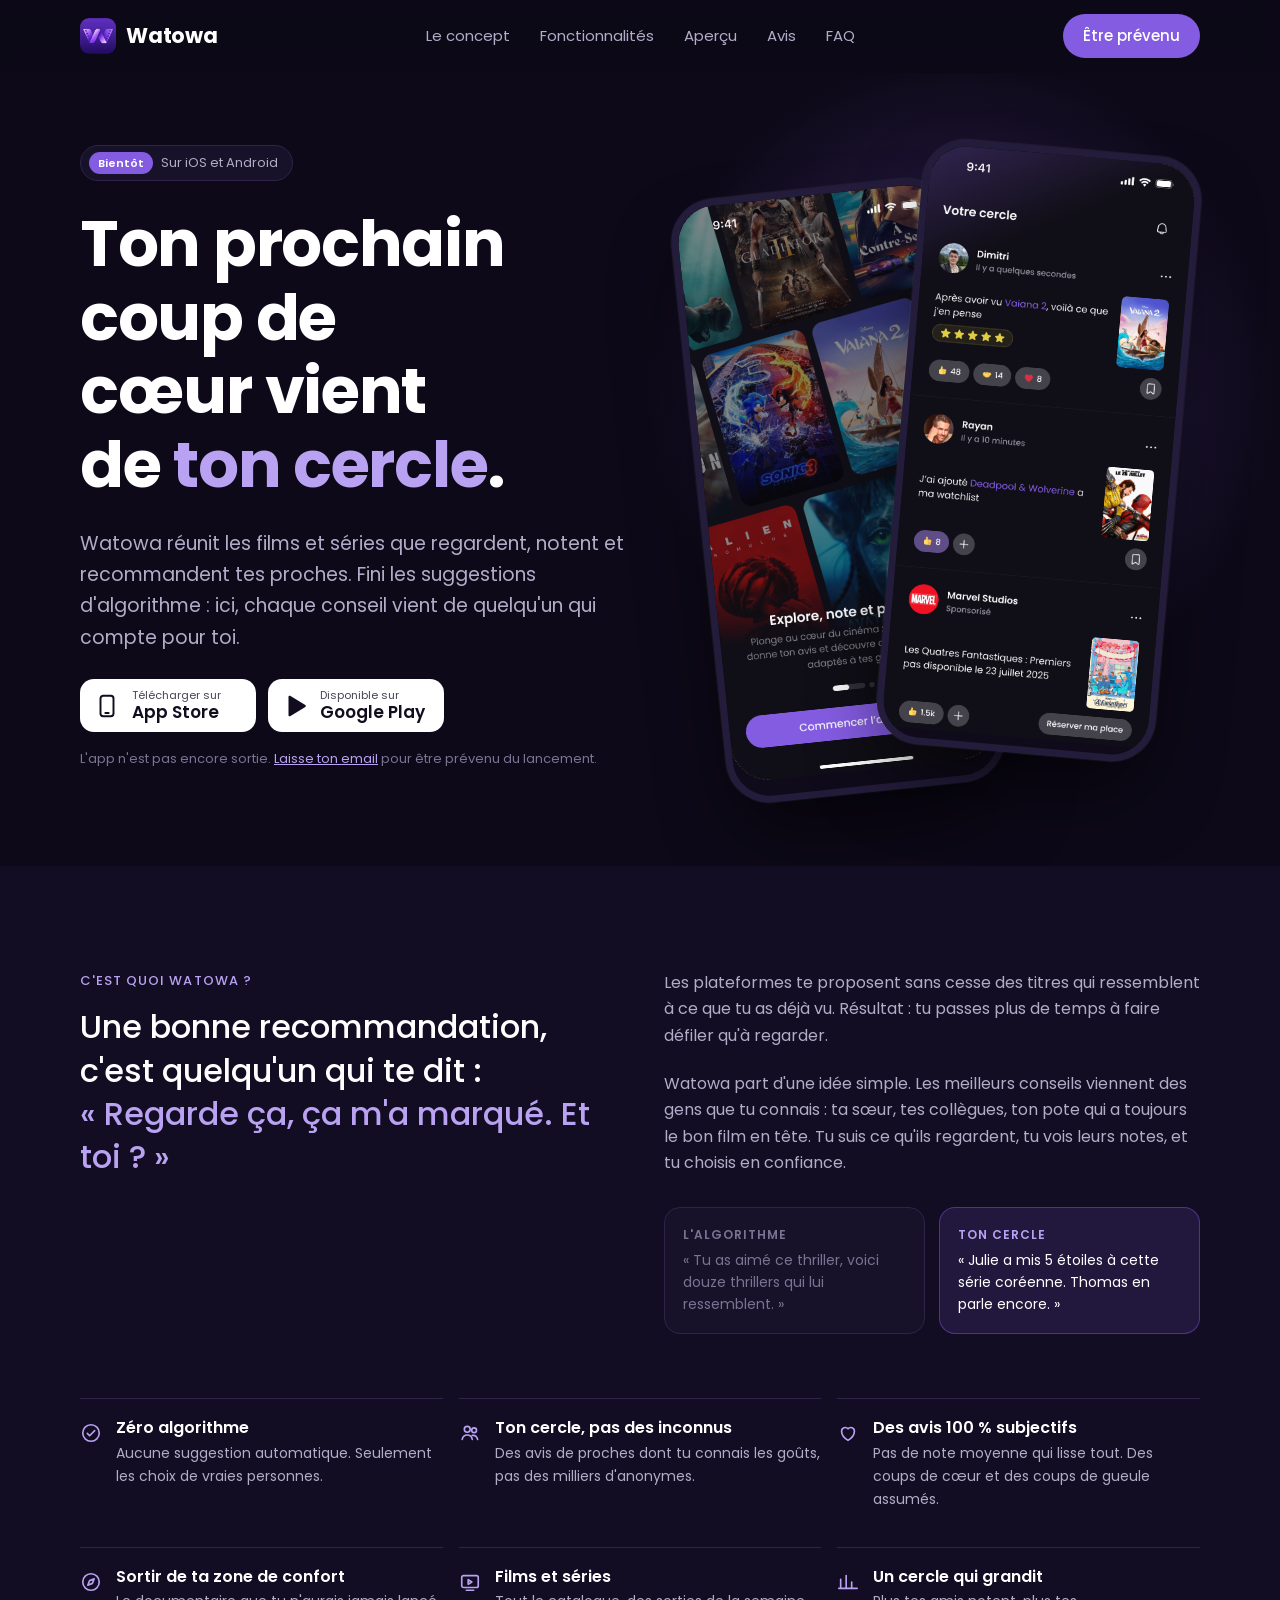
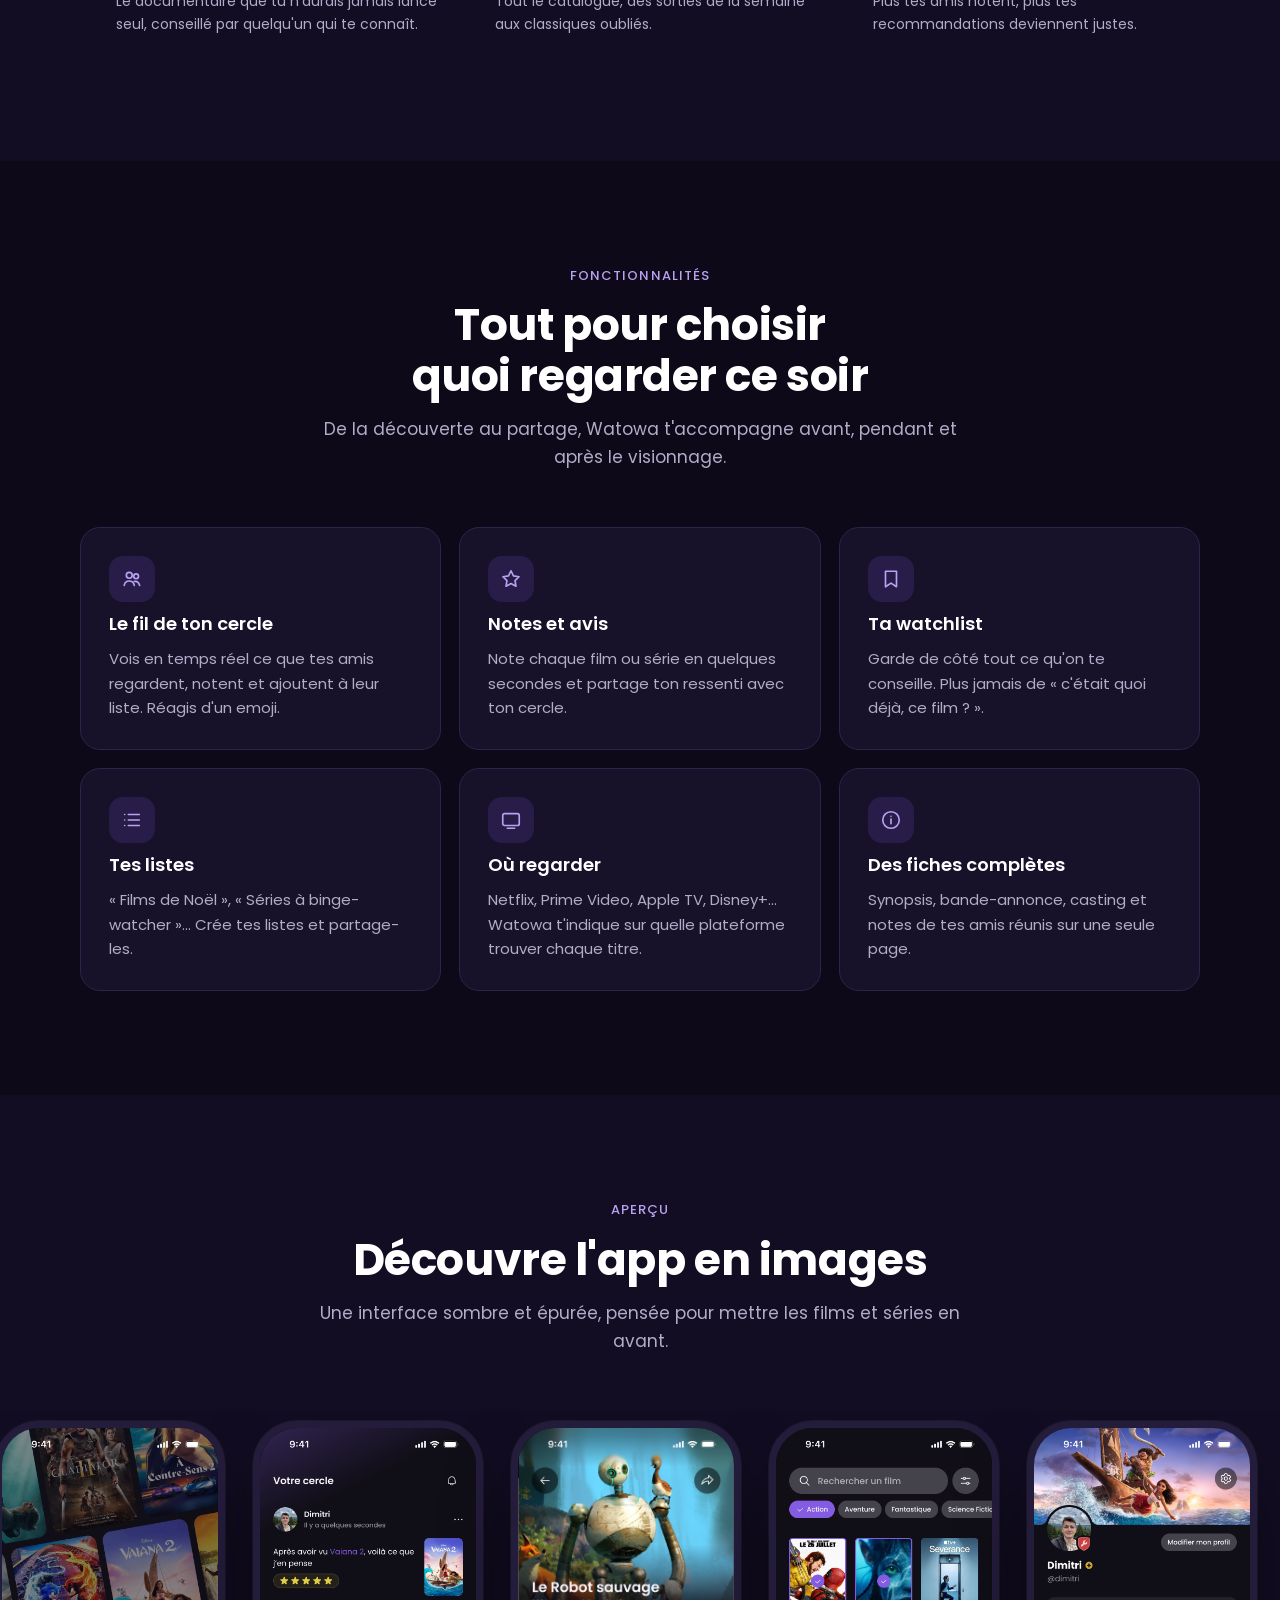
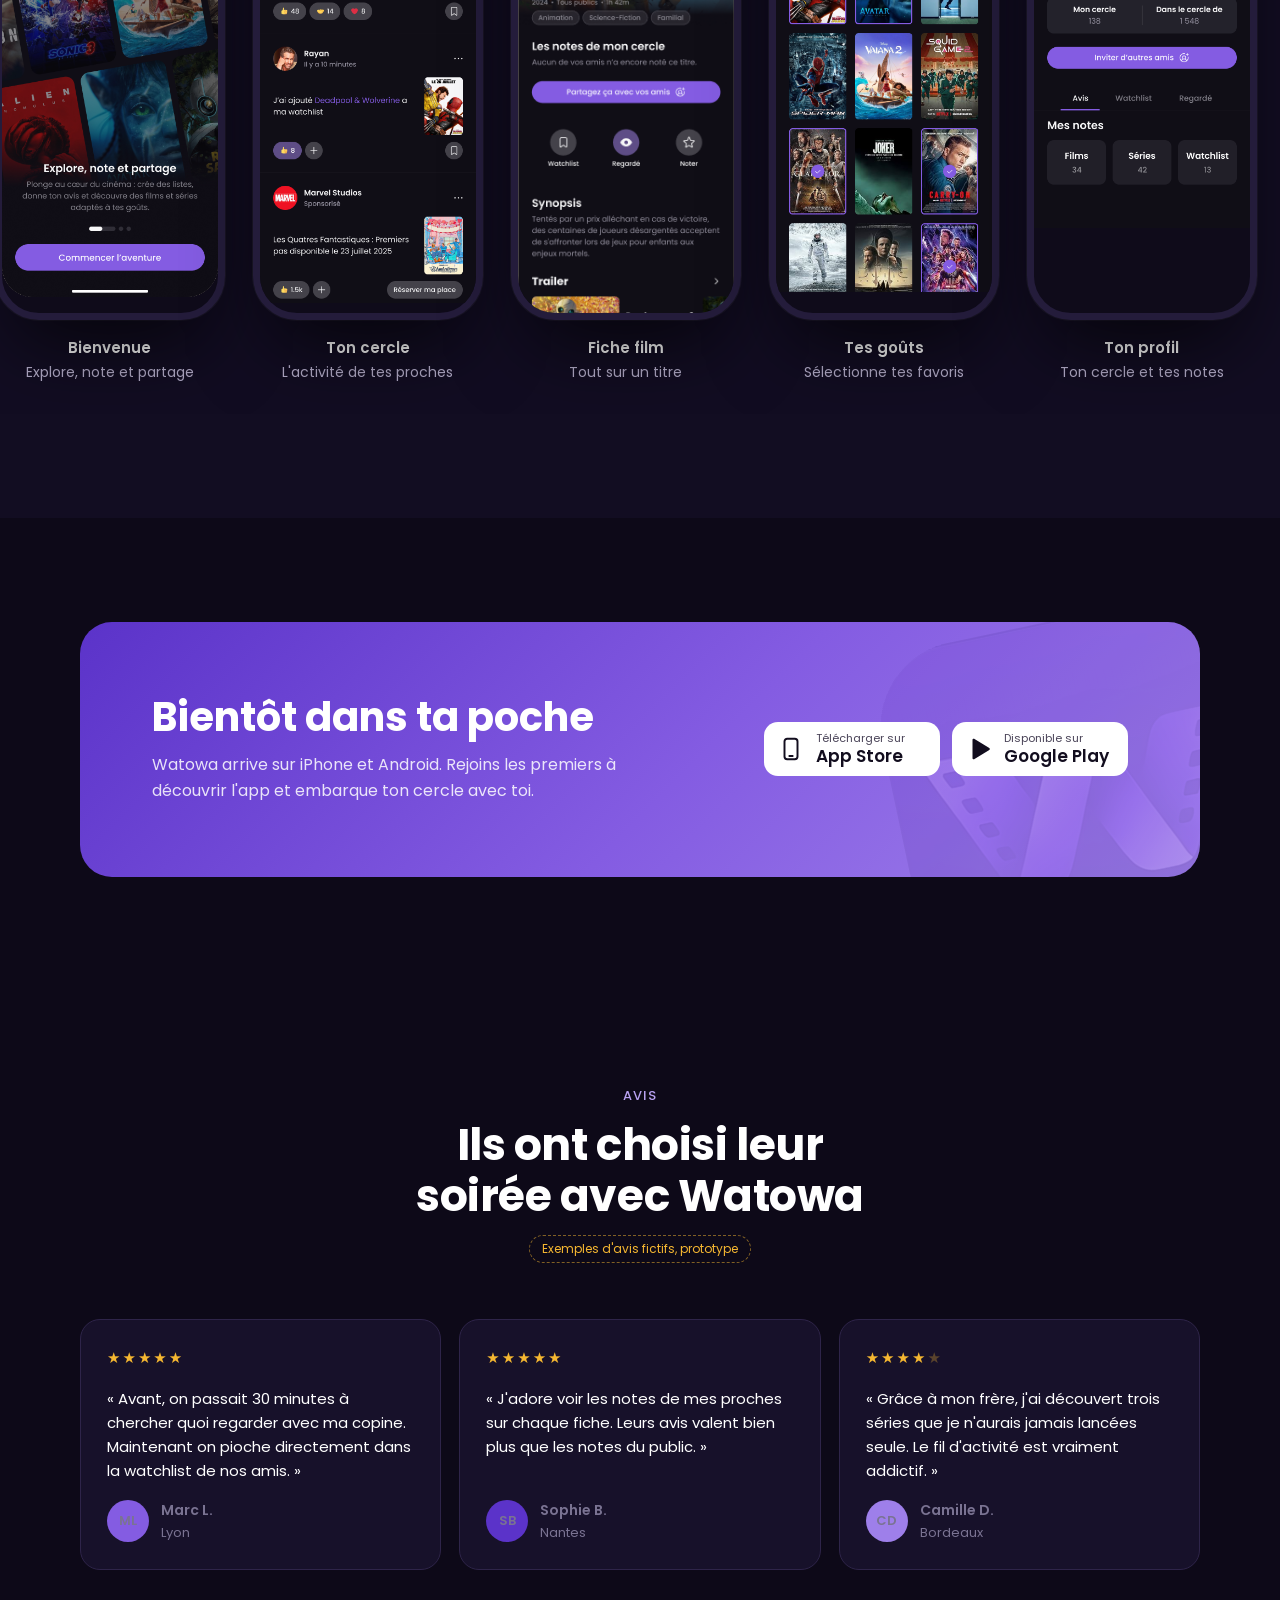
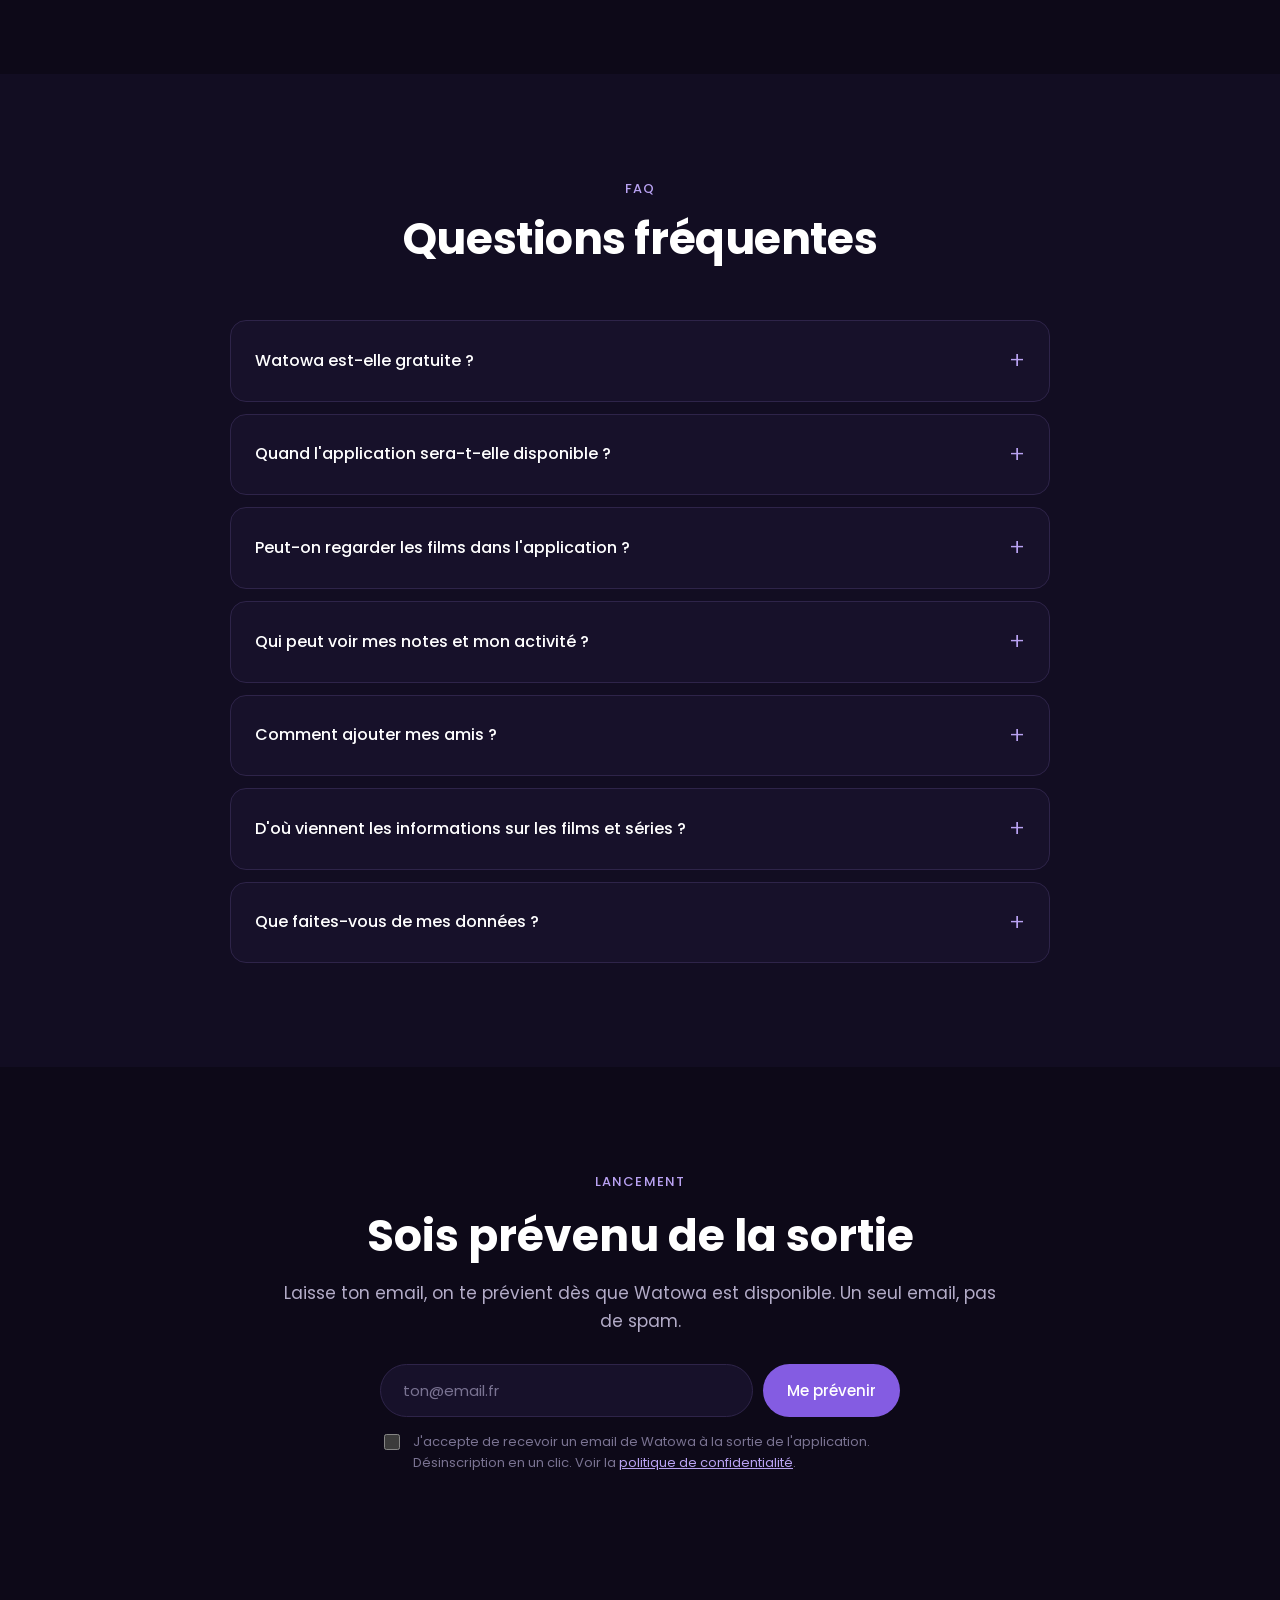
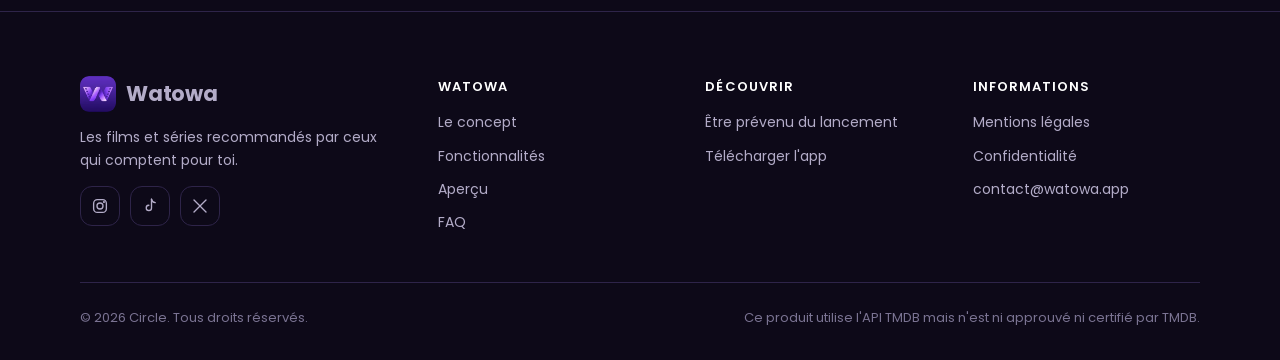
==== index.html @ dc61a9ad "First files added" ====
<!DOCTYPE html>
<html lang="fr">
<head>
<meta charset="utf-8">
<meta name="viewport" content="width=device-width, initial-scale=1, viewport-fit=cover">
<title>Watowa — Les films et séries recommandés par ton cercle</title>
<meta name="description" content="Watowa, l'app qui t'aide à choisir ton prochain film ou ta prochaine série grâce aux recommandations de tes proches. Zéro algorithme, 100 % humain.">
<meta name="theme-color" content="#0D0918">
<meta property="og:title" content="Watowa — Les films et séries recommandés par ton cercle">
<meta property="og:description" content="Fini les suggestions d'algorithme. Découvre ce que regardent, notent et recommandent tes proches.">
<meta property="og:image" content="https://watowa.app/img/logo-watowa.png">
<meta property="og:url" content="https://watowa.app/">
<meta property="og:type" content="website">
<link rel="canonical" href="https://watowa.app/">
<link rel="icon" type="image/png" href="img/favicon.png">
<link rel="apple-touch-icon" href="img/apple-touch-icon.png">
<link rel="preconnect" href="https://fonts.googleapis.com">
<link rel="preconnect" href="https://fonts.gstatic.com" crossorigin>
<link rel="stylesheet" href="https://fonts.googleapis.com/css2?family=Poppins:wght@400;500;600;700&display=swap">
<link rel="stylesheet" href="css/style.css">
</head>
<body>

<header class="site-header" id="top">
  <nav class="container nav" aria-label="Navigation principale">
    <a class="brand" href="#top"><img src="img/logo-watowa.png" alt="" width="36" height="36">Watowa</a>
    <ul class="nav-links" id="nav-links">
      <li><a href="#concept">Le concept</a></li>
      <li><a href="#fonctionnalites">Fonctionnalités</a></li>
      <li><a href="#apercu">Aperçu</a></li>
      <li><a href="#avis">Avis</a></li>
      <li><a href="#faq">FAQ</a></li>
    </ul>
    <a class="btn btn-primary nav-cta" href="#inscription">Être prévenu</a>
    <button class="menu-toggle" id="menu-toggle" aria-expanded="false" aria-controls="nav-links" aria-label="Ouvrir le menu">
      <svg viewBox="0 0 24 24" fill="none" stroke="currentColor" stroke-width="2" stroke-linecap="round"><path d="M4 7h16M4 12h16M4 17h16"/></svg>
    </button>
  </nav>
</header>

<main>

  <!-- HERO -->
  <section class="hero">
    <div class="container hero-grid">
      <div class="hero-copy">
        <span class="pill"><span>Bientôt</span>Sur iOS et Android</span>
        <h1>Ton prochain coup de cœur vient de <em>ton cercle</em>.</h1>
        <p class="hero-sub">Watowa réunit les films et séries que regardent, notent et recommandent tes proches. Fini les suggestions d'algorithme&nbsp;: ici, chaque conseil vient de quelqu'un qui compte pour toi.</p>
        <div class="hero-actions">
          <div class="stores">
            <a class="store" href="https://www.apple.com/fr/app-store/" target="_blank" rel="noopener">
              <svg viewBox="0 0 24 24" fill="none" stroke="currentColor" stroke-width="1.8" stroke-linecap="round" stroke-linejoin="round"><rect x="6" y="2.5" width="12" height="19" rx="2.5"/><path d="M10.5 18.5h3"/></svg>
              <span><small>Télécharger sur</small><b>App Store</b></span>
            </a>
            <a class="store" href="https://play.google.com/store" target="_blank" rel="noopener">
              <svg viewBox="0 0 24 24" fill="currentColor"><path d="M6 3.5v17a1 1 0 0 0 1.5.86l14-8.5a1 1 0 0 0 0-1.72l-14-8.5A1 1 0 0 0 6 3.5Z"/></svg>
              <span><small>Disponible sur</small><b>Google Play</b></span>
            </a>
          </div>
          <p class="hero-note">L'app n'est pas encore sortie. <a href="#inscription">Laisse ton email</a> pour être prévenu du lancement.</p>
        </div>
      </div>
      <div class="phones" aria-hidden="true">
        <div class="phone"><img src="img/ecran-accueil.png" alt="" loading="eager"></div>
        <div class="phone"><img src="img/ecran-feed.png" alt="" loading="eager"></div>
      </div>
    </div>
  </section>

  <!-- CONCEPT -->
  <section class="concept" id="concept">
    <div class="container">
      <div class="concept-grid">
        <div class="section-head" style="margin-bottom:0">
          <span class="eyebrow">C'est quoi Watowa&nbsp;?</span>
          <p class="quote">Une bonne recommandation, c'est quelqu'un qui te dit&nbsp;: <strong>«&nbsp;Regarde ça, ça m'a marqué. Et toi&nbsp;?&nbsp;»</strong></p>
        </div>
        <div class="concept-copy">
          <p>Les plateformes te proposent sans cesse des titres qui ressemblent à ce que tu as déjà vu. Résultat&nbsp;: tu passes plus de temps à faire défiler qu'à regarder.</p>
          <p>Watowa part d'une idée simple. Les meilleurs conseils viennent des gens que tu connais&nbsp;: ta sœur, tes collègues, ton pote qui a toujours le bon film en tête. Tu suis ce qu'ils regardent, tu vois leurs notes, et tu choisis en confiance.</p>
          <div class="versus">
            <div class="them"><b>L'algorithme</b>«&nbsp;Tu as aimé ce thriller, voici douze thrillers qui lui ressemblent.&nbsp;»</div>
            <div class="us"><b>Ton cercle</b>«&nbsp;Julie a mis 5 étoiles à cette série coréenne. Thomas en parle encore.&nbsp;»</div>
          </div>
        </div>
      </div>

      <div class="pillars">
        <div class="pillar">
          <svg viewBox="0 0 24 24" fill="none" stroke="currentColor" stroke-width="1.8" stroke-linecap="round" stroke-linejoin="round"><circle cx="12" cy="12" r="9"/><path d="M8 12.5l2.5 2.5L16 9.5"/></svg>
          <div><h3>Zéro algorithme</h3><p>Aucune suggestion automatique. Seulement les choix de vraies personnes.</p></div>
        </div>
        <div class="pillar">
          <svg viewBox="0 0 24 24" fill="none" stroke="currentColor" stroke-width="1.8" stroke-linecap="round" stroke-linejoin="round"><circle cx="9" cy="8" r="3.2"/><circle cx="16.5" cy="9" r="2.6"/><path d="M3.5 19c.6-3 2.8-4.8 5.5-4.8s4.9 1.8 5.5 4.8M14.5 14.6c2.6-.4 5 1 5.8 4.4"/></svg>
          <div><h3>Ton cercle, pas des inconnus</h3><p>Des avis de proches dont tu connais les goûts, pas des milliers d'anonymes.</p></div>
        </div>
        <div class="pillar">
          <svg viewBox="0 0 24 24" fill="none" stroke="currentColor" stroke-width="1.8" stroke-linecap="round" stroke-linejoin="round"><path d="M12 20s-7-4.4-7-10a4 4 0 0 1 7-2.6A4 4 0 0 1 19 10c0 5.6-7 10-7 10Z"/></svg>
          <div><h3>Des avis 100&nbsp;% subjectifs</h3><p>Pas de note moyenne qui lisse tout. Des coups de cœur et des coups de gueule assumés.</p></div>
        </div>
        <div class="pillar">
          <svg viewBox="0 0 24 24" fill="none" stroke="currentColor" stroke-width="1.8" stroke-linecap="round" stroke-linejoin="round"><circle cx="12" cy="12" r="9"/><path d="M15.5 8.5l-2 5-5 2 2-5 5-2Z"/></svg>
          <div><h3>Sortir de ta zone de confort</h3><p>Le documentaire que tu n'aurais jamais lancé seul, conseillé par quelqu'un qui te connaît.</p></div>
        </div>
        <div class="pillar">
          <svg viewBox="0 0 24 24" fill="none" stroke="currentColor" stroke-width="1.8" stroke-linecap="round" stroke-linejoin="round"><rect x="3" y="5" width="18" height="13" rx="2"/><path d="M8 21h8M10 9.5v5l4-2.5-4-2.5Z"/></svg>
          <div><h3>Films et séries</h3><p>Tout le catalogue, des sorties de la semaine aux classiques oubliés.</p></div>
        </div>
        <div class="pillar">
          <svg viewBox="0 0 24 24" fill="none" stroke="currentColor" stroke-width="1.8" stroke-linecap="round" stroke-linejoin="round"><path d="M4 19V9M10 19V5M16 19v-7M22 19H2"/></svg>
          <div><h3>Un cercle qui grandit</h3><p>Plus tes amis notent, plus tes recommandations deviennent justes.</p></div>
        </div>
      </div>
    </div>
  </section>

  <!-- FONCTIONNALITÉS -->
  <section id="fonctionnalites">
    <div class="container">
      <div class="section-head center">
        <span class="eyebrow">Fonctionnalités</span>
        <h2>Tout pour choisir quoi regarder ce soir</h2>
        <p>De la découverte au partage, Watowa t'accompagne avant, pendant et après le visionnage.</p>
      </div>
      <div class="features">
        <article class="feature">
          <div class="ico"><svg viewBox="0 0 24 24" fill="none" stroke="currentColor" stroke-width="1.8" stroke-linecap="round" stroke-linejoin="round"><circle cx="9" cy="8" r="3.2"/><circle cx="16.5" cy="9" r="2.6"/><path d="M3.5 19c.6-3 2.8-4.8 5.5-4.8s4.9 1.8 5.5 4.8M14.5 14.6c2.6-.4 5 1 5.8 4.4"/></svg></div>
          <h3>Le fil de ton cercle</h3>
          <p>Vois en temps réel ce que tes amis regardent, notent et ajoutent à leur liste. Réagis d'un emoji.</p>
        </article>
        <article class="feature">
          <div class="ico"><svg viewBox="0 0 24 24" fill="none" stroke="currentColor" stroke-width="1.8" stroke-linejoin="round"><path d="m12 3 2.7 5.6 6.1.9-4.4 4.3 1 6.1L12 17l-5.4 2.9 1-6.1-4.4-4.3 6.1-.9L12 3Z"/></svg></div>
          <h3>Notes et avis</h3>
          <p>Note chaque film ou série en quelques secondes et partage ton ressenti avec ton cercle.</p>
        </article>
        <article class="feature">
          <div class="ico"><svg viewBox="0 0 24 24" fill="none" stroke="currentColor" stroke-width="1.8" stroke-linecap="round" stroke-linejoin="round"><path d="M6 3.5h12v17l-6-4-6 4v-17Z"/></svg></div>
          <h3>Ta watchlist</h3>
          <p>Garde de côté tout ce qu'on te conseille. Plus jamais de «&nbsp;c'était quoi déjà, ce film&nbsp;?&nbsp;».</p>
        </article>
        <article class="feature">
          <div class="ico"><svg viewBox="0 0 24 24" fill="none" stroke="currentColor" stroke-width="1.8" stroke-linecap="round"><path d="M8 6h12M8 12h12M8 18h12M4 6h.01M4 12h.01M4 18h.01"/></svg></div>
          <h3>Tes listes</h3>
          <p>«&nbsp;Films de Noël&nbsp;», «&nbsp;Séries à binge-watcher&nbsp;»… Crée tes listes et partage-les.</p>
        </article>
        <article class="feature">
          <div class="ico"><svg viewBox="0 0 24 24" fill="none" stroke="currentColor" stroke-width="1.8" stroke-linecap="round" stroke-linejoin="round"><rect x="3" y="5" width="18" height="13" rx="2"/><path d="M8 21h8"/></svg></div>
          <h3>Où regarder</h3>
          <p>Netflix, Prime Video, Apple TV, Disney+… Watowa t'indique sur quelle plateforme trouver chaque titre.</p>
        </article>
        <article class="feature">
          <div class="ico"><svg viewBox="0 0 24 24" fill="none" stroke="currentColor" stroke-width="1.8" stroke-linecap="round" stroke-linejoin="round"><circle cx="12" cy="12" r="9"/><path d="M12 11v5M12 8h.01"/></svg></div>
          <h3>Des fiches complètes</h3>
          <p>Synopsis, bande-annonce, casting et notes de tes amis réunis sur une seule page.</p>
        </article>
      </div>
    </div>
  </section>

  <!-- APERÇU -->
  <section class="screens" id="apercu">
    <div class="container">
      <div class="section-head center">
        <span class="eyebrow">Aperçu</span>
        <h2>Découvre l'app en images</h2>
        <p>Une interface sombre et épurée, pensée pour mettre les films et séries en avant.</p>
      </div>
    </div>
    <div class="screens-track">
      <figure class="screen"><div class="phone"><img src="img/ecran-accueil.png" alt="Écran d'accueil de Watowa : affiches de films et bouton Commencer l'aventure" loading="lazy"></div><figcaption><b>Bienvenue</b>Explore, note et partage</figcaption></figure>
      <figure class="screen"><div class="phone"><img src="img/ecran-feed.png" alt="Fil d'activité : les notes et ajouts à la watchlist des amis" loading="lazy"></div><figcaption><b>Ton cercle</b>L'activité de tes proches</figcaption></figure>
      <figure class="screen"><div class="phone"><img src="img/ecran-film.png" alt="Fiche d'un film avec les notes du cercle, le synopsis et la bande-annonce" loading="lazy"></div><figcaption><b>Fiche film</b>Tout sur un titre</figcaption></figure>
      <figure class="screen"><div class="phone"><img src="img/ecran-selection.png" alt="Grille d'affiches avec filtres par genre pour sélectionner ses films" loading="lazy"></div><figcaption><b>Tes goûts</b>Sélectionne tes favoris</figcaption></figure>
      <figure class="screen"><div class="phone"><img src="img/ecran-profil.png" alt="Profil utilisateur avec son cercle, ses notes et sa watchlist" loading="lazy"></div><figcaption><b>Ton profil</b>Ton cercle et tes notes</figcaption></figure>
    </div>
  </section>

  <!-- TÉLÉCHARGEMENT -->
  <section id="telecharger">
    <div class="container">
      <div class="download-card">
        <div>
          <h2>Bientôt dans ta poche</h2>
          <p>Watowa arrive sur iPhone et Android. Rejoins les premiers à découvrir l'app et embarque ton cercle avec toi.</p>
        </div>
        <div class="stores">
          <a class="store" href="https://www.apple.com/fr/app-store/" target="_blank" rel="noopener">
            <svg viewBox="0 0 24 24" fill="none" stroke="currentColor" stroke-width="1.8" stroke-linecap="round" stroke-linejoin="round"><rect x="6" y="2.5" width="12" height="19" rx="2.5"/><path d="M10.5 18.5h3"/></svg>
            <span><small>Télécharger sur</small><b>App Store</b></span>
          </a>
          <a class="store" href="https://play.google.com/store" target="_blank" rel="noopener">
            <svg viewBox="0 0 24 24" fill="currentColor"><path d="M6 3.5v17a1 1 0 0 0 1.5.86l14-8.5a1 1 0 0 0 0-1.72l-14-8.5A1 1 0 0 0 6 3.5Z"/></svg>
            <span><small>Disponible sur</small><b>Google Play</b></span>
          </a>
        </div>
      </div>
    </div>
  </section>

  <!-- AVIS — PROTOTYPE : avis fictifs à remplacer par de vrais retours de bêta-testeurs avant publication -->
  <section id="avis">
    <div class="container">
      <div class="section-head center">
        <span class="eyebrow">Avis</span>
        <h2>Ils ont choisi leur soirée avec Watowa</h2>
        <span class="proto-note">Exemples d'avis fictifs, prototype</span>
      </div>
      <div class="reviews">
        <figure class="review">
          <div class="stars" aria-label="5 étoiles sur 5">★★★★★</div>
          <blockquote>«&nbsp;Avant, on passait 30 minutes à chercher quoi regarder avec ma copine. Maintenant on pioche directement dans la watchlist de nos amis.&nbsp;»</blockquote>
          <figcaption class="who"><span class="avatar" style="background:#845CE2">ML</span><span><b>Marc L.</b><span>Lyon</span></span></figcaption>
        </figure>
        <figure class="review">
          <div class="stars" aria-label="5 étoiles sur 5">★★★★★</div>
          <blockquote>«&nbsp;J'adore voir les notes de mes proches sur chaque fiche. Leurs avis valent bien plus que les notes du public.&nbsp;»</blockquote>
          <figcaption class="who"><span class="avatar" style="background:#5B33C9">SB</span><span><b>Sophie B.</b><span>Nantes</span></span></figcaption>
        </figure>
        <figure class="review">
          <div class="stars" aria-label="4 étoiles sur 5">★★★★<span style="opacity:.3">★</span></div>
          <blockquote>«&nbsp;Grâce à mon frère, j'ai découvert trois séries que je n'aurais jamais lancées seule. Le fil d'activité est vraiment addictif.&nbsp;»</blockquote>
          <figcaption class="who"><span class="avatar" style="background:#9E7FEA">CD</span><span><b>Camille D.</b><span>Bordeaux</span></span></figcaption>
        </figure>
      </div>
    </div>
  </section>

  <!-- FAQ -->
  <section class="faq" id="faq">
    <div class="container">
      <div class="section-head center">
        <span class="eyebrow">FAQ</span>
        <h2>Questions fréquentes</h2>
      </div>
      <div class="faq-list">
        <details>
          <summary>Watowa est-elle gratuite&nbsp;?</summary>
          <p>Oui, Watowa est gratuite au lancement. Tu peux créer ton cercle, noter et partager sans payer.</p>
        </details>
        <details>
          <summary>Quand l'application sera-t-elle disponible&nbsp;?</summary>
          <p>Watowa est en cours de développement. Laisse ton email plus bas&nbsp;: tu seras parmi les premiers prévenus de la sortie sur iOS et Android.</p>
        </details>
        <details>
          <summary>Peut-on regarder les films dans l'application&nbsp;?</summary>
          <p>Non. Watowa t'aide à choisir quoi regarder et t'indique sur quelle plateforme trouver chaque titre (Netflix, Prime Video, Disney+…).</p>
        </details>
        <details>
          <summary>Qui peut voir mes notes et mon activité&nbsp;?</summary>
          <p>Ton activité est partagée avec ton cercle, c'est-à-dire les personnes que tu as ajoutées. Tu gardes la main sur qui en fait partie.</p>
        </details>
        <details>
          <summary>Comment ajouter mes amis&nbsp;?</summary>
          <p>Depuis ton profil, tu invites tes proches par lien ou par SMS. Dès qu'ils rejoignent Watowa, leurs avis apparaissent dans ton fil.</p>
        </details>
        <details>
          <summary>D'où viennent les informations sur les films et séries&nbsp;?</summary>
          <p>Les fiches (affiches, synopsis, casting) proviennent de la base de données TMDB, l'une des plus complètes au monde, mise à jour en continu.</p>
        </details>
        <details>
          <summary>Que faites-vous de mes données&nbsp;?</summary>
          <p>Nous collectons uniquement ce qui est nécessaire au fonctionnement de l'app, et nous ne revendons aucune donnée. Les détails sont dans notre <a href="confidentialite.html" style="color:var(--violet-soft)">politique de confidentialité</a>.</p>
        </details>
      </div>
    </div>
  </section>

  <!-- INSCRIPTION -->
  <section id="inscription">
    <div class="container">
      <div class="signup-box">
        <span class="eyebrow">Lancement</span>
        <h2>Sois prévenu de la sortie</h2>
        <p>Laisse ton email, on te prévient dès que Watowa est disponible. Un seul email, pas de spam.</p>
        <!-- À BRANCHER : remplacer ce formulaire par celui de Brevo (ou renseigner data-endpoint) avant la mise en ligne -->
        <form class="signup-form" id="signup-form" data-endpoint="" novalidate>
          <div class="signup-row">
            <label for="signup-email" class="sr-only" style="position:absolute;left:-9999px">Adresse email</label>
            <input type="email" id="signup-email" name="email" placeholder="ton@email.fr" autocomplete="email" required>
            <button class="btn btn-primary" type="submit" id="signup-submit">Me prévenir</button>
          </div>
          <label class="consent" for="signup-consent">
            <input type="checkbox" id="signup-consent" name="consent" required>
            <span>J'accepte de recevoir un email de Watowa à la sortie de l'application. Désinscription en un clic. Voir la <a href="confidentialite.html">politique de confidentialité</a>.</span>
          </label>
          <p class="form-msg" id="signup-msg" role="status" aria-live="polite"></p>
        </form>
      </div>
    </div>
  </section>

</main>

<footer class="site-footer">
  <div class="container">
    <div class="footer-grid">
      <div class="footer-about">
        <a class="brand" href="#top"><img src="img/logo-watowa.png" alt="" width="36" height="36">Watowa</a>
        <p>Les films et séries recommandés par ceux qui comptent pour toi.</p>
        <div class="socials">
          <a href="https://www.instagram.com/watowa.app" target="_blank" rel="noopener" aria-label="Instagram">
            <svg viewBox="0 0 24 24" fill="none" stroke="currentColor" stroke-width="1.8"><rect x="3.5" y="3.5" width="17" height="17" rx="5"/><circle cx="12" cy="12" r="4"/><circle cx="17.2" cy="6.8" r=".6" fill="currentColor"/></svg>
          </a>
          <a href="https://www.tiktok.com/@watowa.app" target="_blank" rel="noopener" aria-label="TikTok">
            <svg viewBox="0 0 24 24" fill="none" stroke="currentColor" stroke-width="1.8" stroke-linecap="round" stroke-linejoin="round"><path d="M14 3v11.5a3.5 3.5 0 1 1-3.5-3.5"/><path d="M14 3c.5 2.6 2.2 4.2 5 4.5"/></svg>
          </a>
          <a href="https://x.com/Watowa_app" target="_blank" rel="noopener" aria-label="X">
            <svg viewBox="0 0 24 24" fill="none" stroke="currentColor" stroke-width="1.8" stroke-linecap="round"><path d="M4 4l16 16M20 4L4 20"/></svg>
          </a>
        </div>
      </div>
      <div>
        <h4>Watowa</h4>
        <ul>
          <li><a href="#concept">Le concept</a></li>
          <li><a href="#fonctionnalites">Fonctionnalités</a></li>
          <li><a href="#apercu">Aperçu</a></li>
          <li><a href="#faq">FAQ</a></li>
        </ul>
      </div>
      <div>
        <!-- TEMPS 2 : liens vers les pages SEO (ex. « Meilleurs films 2026 », « Séries à voir en couple »…) -->
        <h4>Découvrir</h4>
        <ul>
          <li><a href="#inscription">Être prévenu du lancement</a></li>
          <li><a href="#telecharger">Télécharger l'app</a></li>
        </ul>
      </div>
      <div>
        <h4>Informations</h4>
        <ul>
          <li><a href="mentions-legales.html">Mentions légales</a></li>
          <li><a href="confidentialite.html">Confidentialité</a></li>
          <li><a href="mailto:contact@watowa.app">contact@watowa.app</a></li>
        </ul>
      </div>
    </div>
    <div class="footer-bottom">
      <span>© 2026 Circle. Tous droits réservés.</span>
      <span>Ce produit utilise l'API TMDB mais n'est ni approuvé ni certifié par TMDB.</span>
    </div>
  </div>
</footer>

<script>
  // Menu mobile
  const toggle = document.getElementById('menu-toggle');
  const links = document.getElementById('nav-links');
  toggle.addEventListener('click', () => {
    const open = links.classList.toggle('open');
    toggle.setAttribute('aria-expanded', open);
  });
  links.querySelectorAll('a').forEach(a => a.addEventListener('click', () => {
    links.classList.remove('open'); toggle.setAttribute('aria-expanded', 'false');
  }));

  // Bordure du header au défilement
  const header = document.querySelector('.site-header');
  const onScroll = () => header.classList.toggle('scrolled', window.scrollY > 8);
  window.addEventListener('scroll', onScroll, { passive: true }); onScroll();

  // Formulaire d'inscription
  const form = document.getElementById('signup-form');
  const msg = document.getElementById('signup-msg');
  form.addEventListener('submit', async (e) => {
    e.preventDefault();
    const email = form.email.value.trim();
    msg.className = 'form-msg';
    if (!/^[^\s@]+@[^\s@]+\.[^\s@]+$/.test(email)) { msg.textContent = 'Saisis une adresse email valide, par exemple prenom@email.fr.'; msg.classList.add('err'); return; }
    if (!form.consent.checked) { msg.textContent = 'Coche la case pour accepter de recevoir l\'email de lancement.'; msg.classList.add('err'); return; }
    const endpoint = form.dataset.endpoint;
    if (!endpoint) { msg.textContent = 'Les inscriptions ouvrent très bientôt. Reviens nous voir dans quelques jours !'; msg.classList.add('err'); return; }
    try {
      const res = await fetch(endpoint, { method: 'POST', body: new FormData(form) });
      if (!res.ok) throw new Error();
      form.reset(); msg.textContent = 'C\'est noté ! On te prévient dès la sortie de Watowa.'; msg.classList.add('ok');
    } catch { msg.textContent = 'L\'inscription n\'a pas pu être enregistrée. Réessaie dans un instant.'; msg.classList.add('err'); }
  });
</script>
</body>
</html>
---- css/style.css ----
/* Watowa — site vitrine
   Layout : une seule page, sections empilées sur fond nuit, menu à ancres collant en haut. */
:root {
  color-scheme: dark;
  --bg: #0D0918;
  --bg-2: #120D22;
  --surface: #17112A;
  --surface-2: #221A3A;
  --border: #2E2449;
  --violet: #845CE2;
  --violet-hover: #7349D6;
  --violet-soft: #B9A2F2;
  --fg: #FFFFFF;
  --fg-2: #B3ACC8;
  --fg-3: #7A7392;
  --star: #F5B731;
  --font: 'Poppins', system-ui, -apple-system, 'Segoe UI', sans-serif;
  --radius: 20px;
  --max: 1160px;
}

* { box-sizing: border-box; }
html { scroll-behavior: smooth; scroll-padding-top: 88px; }
@media (prefers-reduced-motion: reduce) { html { scroll-behavior: auto; } }
body {
  margin: 0;
  background: var(--bg);
  color: var(--fg);
  font-family: var(--font);
  font-size: 16px;
  line-height: 1.65;
  -webkit-font-smoothing: antialiased;
}
img { max-width: 100%; display: block; }
a { color: inherit; }
h1, h2, h3 { line-height: 1.15; margin: 0; text-wrap: balance; }
p { margin: 0; }

.container {
  max-width: var(--max);
  margin: 0 auto;
  padding-left: max(20px, env(safe-area-inset-left, 0px));
  padding-right: max(20px, env(safe-area-inset-right, 0px));
}
section { padding-block: 104px; }
.eyebrow {
  display: inline-block;
  font-size: 13px; font-weight: 500; letter-spacing: .08em; text-transform: uppercase;
  color: var(--violet-soft);
}
.section-head { display: flex; flex-direction: column; gap: 14px; max-width: 680px; margin-bottom: 56px; }
.section-head.center { margin-inline: auto; text-align: center; align-items: center; }
.section-head h2 { font-size: clamp(30px, 4.2vw, 44px); font-weight: 700; letter-spacing: -.01em; }
.section-head p { color: var(--fg-2); font-size: 17px; }

/* Boutons */
.btn {
  display: inline-flex; align-items: center; justify-content: center; gap: 10px;
  font-family: var(--font); font-size: 15px; font-weight: 500;
  text-decoration: none; border: 0; cursor: pointer;
  border-radius: 999px; padding: 13px 24px; transition: background .2s, transform .2s, border-color .2s;
}
.btn:focus-visible, a:focus-visible, summary:focus-visible, input:focus-visible { outline: 2px solid var(--violet-soft); outline-offset: 3px; }
.btn-primary { background: var(--violet); color: #fff; }
.btn-primary:hover { background: var(--violet-hover); }
.btn-ghost { background: transparent; color: var(--fg); border: 1px solid var(--border); }
.btn-ghost:hover { border-color: var(--violet); }
.store {
  display: inline-flex; align-items: center; gap: 12px;
  background: #fff; color: #120D1E; text-decoration: none;
  border-radius: 14px; padding: 10px 18px 10px 14px; min-width: 176px;
  transition: transform .2s;
}
.store:hover { transform: translateY(-2px); }
.store svg { width: 26px; height: 26px; flex-shrink: 0; }
.store small { display: block; font-size: 11px; line-height: 1.2; color: #4A4458; }
.store b { display: block; font-size: 17px; font-weight: 600; line-height: 1.2; }
.stores { display: flex; flex-wrap: wrap; gap: 12px; }

/* Header */
body::before {
  content: ""; position: fixed; inset: 0 0 auto; height: env(safe-area-inset-top, 0px);
  z-index: 60; background: rgba(13, 9, 24, .92);
}
.site-header {
  position: sticky; top: env(safe-area-inset-top, 0px); z-index: 50;
  background: rgba(13, 9, 24, .78);
  backdrop-filter: blur(14px); -webkit-backdrop-filter: blur(14px);
  border-bottom: 1px solid transparent; transition: border-color .2s;
}
.site-header.scrolled { border-bottom-color: var(--border); }
.nav { display: flex; align-items: center; justify-content: space-between; gap: 24px; height: 72px; }
.brand { display: flex; align-items: center; gap: 10px; text-decoration: none; font-weight: 700; font-size: 21px; letter-spacing: -.01em; }
.brand img { width: 36px; height: 36px; border-radius: 9px; }
.nav-links { display: flex; gap: 30px; list-style: none; margin: 0; padding: 0; }
.nav-links a { text-decoration: none; color: var(--fg-2); font-size: 15px; transition: color .2s; }
.nav-links a:hover { color: var(--fg); }
.nav-cta { padding: 10px 20px; }
.menu-toggle { display: none; background: none; border: 1px solid var(--border); color: var(--fg); border-radius: 12px; width: 44px; height: 44px; cursor: pointer; }
.menu-toggle svg { width: 20px; height: 20px; }
@media (max-width: 860px) {
  .nav-links {
    position: absolute; top: 72px; left: 0; right: 0; flex-direction: column; gap: 0;
    background: var(--bg-2); border-bottom: 1px solid var(--border);
    padding: 8px max(20px, env(safe-area-inset-left, 0px)) 16px;
  }
  .nav-links a { display: block; padding: 12px 0; font-size: 17px; }
  .nav-links:not(.open) { display: none; }
  .menu-toggle { display: grid; place-items: center; }
  .nav-cta { display: none; }
}

/* Hero */
.hero { position: relative; padding-block: 72px 96px; overflow: hidden; }
.hero::before {
  content: ""; position: absolute; inset: -20% -10% auto auto; width: 70%; height: 120%;
  background: radial-gradient(closest-side, rgba(132, 92, 226, .35), transparent 70%);
  pointer-events: none;
}
.hero-grid { position: relative; display: grid; grid-template-columns: 1.05fr 1fr; gap: 48px; align-items: center; }
.hero-copy { display: flex; flex-direction: column; gap: 26px; min-width: 0; }
.pill {
  align-self: flex-start; display: inline-flex; align-items: center; gap: 8px;
  font-size: 13px; color: var(--fg-2); background: var(--surface); border: 1px solid var(--border);
  border-radius: 999px; padding: 6px 14px 6px 8px;
}
.pill span { background: var(--violet); color: #fff; border-radius: 999px; font-size: 11px; font-weight: 600; padding: 2px 9px; }
.hero h1 { font-size: clamp(38px, 5.6vw, 64px); font-weight: 700; letter-spacing: -.02em; }
.hero h1 em { font-style: normal; color: var(--violet-soft); }
.hero-sub { font-size: clamp(17px, 1.6vw, 19px); color: var(--fg-2); max-width: 34em; }
.hero-actions { display: flex; flex-direction: column; gap: 16px; }
.hero-note { font-size: 13px; color: var(--fg-3); }
.hero-note a { color: var(--violet-soft); }

.phones { position: relative; height: 620px; }
.phone {
  position: absolute; width: 280px; aspect-ratio: 393 / 852;
  border-radius: 44px; overflow: hidden; background: #0F0B1A;
  border: 7px solid #241C3B; box-shadow: 0 40px 80px -20px rgba(0, 0, 0, .7), 0 0 0 1px rgba(255, 255, 255, .05);
}
.phone img { width: 100%; height: auto; }
.phones .phone:nth-child(1) { left: 4%; top: 40px; transform: rotate(-6deg); }
.phones .phone:nth-child(2) { right: 4%; top: 0; transform: rotate(5deg); z-index: 2; }
@media (max-width: 960px) {
  .hero-grid { grid-template-columns: 1fr; }
  .phones { height: 520px; max-width: 520px; width: 100%; margin: 0 auto; }
  .phone { width: 230px; }
}
@media (max-width: 480px) {
  .phones { height: 430px; }
  .phone { width: 190px; border-radius: 34px; border-width: 5px; }
}

/* Concept */
.concept { background: var(--bg-2); }
.concept-grid { display: grid; grid-template-columns: 1fr 1fr; gap: 48px; align-items: start; }
.section-head .quote {
  color: var(--fg);
  font-size: clamp(24px, 2.8vw, 32px); font-weight: 500; line-height: 1.35;
}
.quote strong { color: var(--violet-soft); font-weight: 500; }
.concept-copy { display: flex; flex-direction: column; gap: 22px; color: var(--fg-2); min-width: 0; }
.versus { display: grid; grid-template-columns: 1fr 1fr; gap: 14px; margin-top: 8px; }
.versus div { border-radius: 16px; padding: 18px; font-size: 14px; line-height: 1.55; }
.versus .them { background: var(--surface); border: 1px solid var(--border); color: var(--fg-3); }
.versus .us { background: rgba(132, 92, 226, .14); border: 1px solid rgba(132, 92, 226, .45); color: var(--fg); }
.versus b { display: block; font-size: 12px; letter-spacing: .08em; text-transform: uppercase; margin-bottom: 6px; font-weight: 600; }
.versus .them b { color: var(--fg-3); }
.versus .us b { color: var(--violet-soft); }
.pillars { display: grid; grid-template-columns: repeat(3, 1fr); gap: 16px; margin-top: 64px; }
.pillar { display: flex; gap: 14px; align-items: flex-start; padding: 20px 0; border-top: 1px solid var(--border); }
.pillar svg { width: 22px; height: 22px; color: var(--violet-soft); flex-shrink: 0; margin-top: 3px; }
.pillar h3 { font-size: 16px; font-weight: 600; margin-bottom: 4px; }
.pillar p { font-size: 14px; color: var(--fg-2); }
@media (max-width: 860px) {
  .concept-grid { grid-template-columns: 1fr; }
  .pillars { grid-template-columns: 1fr 1fr; }
}
@media (max-width: 560px) { .pillars, .versus { grid-template-columns: 1fr; } }

/* Fonctionnalités */
.features { display: grid; grid-template-columns: repeat(3, 1fr); gap: 18px; }
.feature {
  background: var(--surface); border: 1px solid var(--border); border-radius: var(--radius);
  padding: 28px; display: flex; flex-direction: column; gap: 12px;
}
.feature .ico {
  width: 46px; height: 46px; border-radius: 14px; display: grid; place-items: center;
  background: rgba(132, 92, 226, .16); color: var(--violet-soft);
}
.feature .ico svg { width: 22px; height: 22px; }
.feature h3 { font-size: 18px; font-weight: 600; }
.feature p { font-size: 15px; color: var(--fg-2); }
@media (max-width: 960px) { .features { grid-template-columns: 1fr 1fr; } }
@media (max-width: 600px) { .features { grid-template-columns: 1fr; } }

/* Aperçu */
.screens { background: var(--bg-2); overflow: hidden; }
.screens-track {
  display: flex; gap: 28px; overflow-x: auto; scroll-snap-type: x mandatory;
  padding: 10px max(20px, env(safe-area-inset-left, 0px)) 30px;
  scrollbar-width: thin; scrollbar-color: var(--border) transparent;
}
.screens-track::after { content: ""; flex: 0 0 1px; }
@media (min-width: 1240px) { .screens-track { justify-content: center; } }
.screen { flex: 0 0 auto; scroll-snap-align: center; display: flex; flex-direction: column; align-items: center; gap: 16px; }
.screen .phone { position: relative; width: 230px; }
.screen figcaption { font-size: 14px; color: var(--fg-2); text-align: center; }
.screen figcaption b { display: block; color: var(--fg); font-weight: 600; font-size: 15px; }
figure { margin: 0; }

/* Téléchargement */
.download-card {
  position: relative; overflow: hidden;
  border-radius: 32px; padding: clamp(36px, 6vw, 72px);
  background: linear-gradient(135deg, #5B33C9 0%, #845CE2 55%, #9E7FEA 100%);
  display: grid; grid-template-columns: 1fr auto; gap: 32px; align-items: center;
}
.download-card::after {
  content: ""; position: absolute; right: -80px; bottom: -120px; width: 380px; height: 380px;
  background: url("../img/logo-watowa.png") center / contain no-repeat; opacity: .14; transform: rotate(-12deg);
  pointer-events: none;
}
.download-card h2 { font-size: clamp(28px, 3.6vw, 40px); font-weight: 700; margin-bottom: 12px; }
.download-card p { color: rgba(255, 255, 255, .85); max-width: 32em; }
.download-card .stores { position: relative; z-index: 1; }
@media (max-width: 860px) { .download-card { grid-template-columns: 1fr; } }

/* Avis */
.proto-note {
  display: inline-block; font-size: 12px; color: var(--star);
  border: 1px dashed rgba(245, 183, 49, .5); border-radius: 999px; padding: 3px 12px;
}
.reviews { display: grid; grid-template-columns: repeat(3, 1fr); gap: 18px; }
.review {
  background: var(--surface); border: 1px solid var(--border); border-radius: var(--radius);
  padding: 26px; display: flex; flex-direction: column; gap: 16px;
}
.stars { color: var(--star); letter-spacing: 2px; font-size: 15px; }
.review blockquote { margin: 0; font-size: 15px; color: var(--fg); line-height: 1.6; flex: 1; }
.who { display: flex; align-items: center; gap: 12px; }
.avatar {
  width: 42px; height: 42px; border-radius: 50%; display: grid; place-items: center;
  font-weight: 600; font-size: 15px; color: #fff;
}
.who b { display: block; font-size: 14px; font-weight: 600; }
.who span { font-size: 13px; color: var(--fg-3); }
@media (max-width: 960px) { .reviews { grid-template-columns: 1fr; max-width: 560px; margin: 0 auto; } }

/* FAQ */
.faq { background: var(--bg-2); }
.faq-list { max-width: 820px; margin: 0 auto; display: flex; flex-direction: column; gap: 12px; }
.faq details { background: var(--surface); border: 1px solid var(--border); border-radius: 16px; }
.faq details[open] { border-color: rgba(132, 92, 226, .5); }
.faq summary {
  list-style: none; cursor: pointer; padding: 20px 24px; font-weight: 500; font-size: 16px;
  display: flex; justify-content: space-between; align-items: center; gap: 16px;
}
.faq summary::-webkit-details-marker { display: none; }
.faq summary::after { content: "+"; font-size: 24px; font-weight: 300; color: var(--violet-soft); transition: transform .2s; flex-shrink: 0; }
.faq details[open] summary::after { transform: rotate(45deg); }
.faq details p { padding: 0 24px 22px; color: var(--fg-2); font-size: 15px; }

/* Inscription */
.signup-box {
  max-width: 720px; margin: 0 auto; text-align: center;
  display: flex; flex-direction: column; align-items: center; gap: 18px;
}
.signup-box h2 { font-size: clamp(30px, 4.2vw, 44px); font-weight: 700; }
.signup-box > p { color: var(--fg-2); font-size: 17px; }
.signup-form { width: 100%; max-width: 520px; display: flex; flex-direction: column; gap: 14px; margin-top: 10px; }
.signup-row { display: flex; gap: 10px; }
.signup-row input {
  flex: 1; min-width: 0; font-family: var(--font); font-size: 15px; color: var(--fg);
  background: var(--surface); border: 1px solid var(--border); border-radius: 999px; padding: 14px 22px;
}
.signup-row input::placeholder { color: var(--fg-3); }
.signup-row input:focus { outline: none; border-color: var(--violet); }
.consent { display: flex; gap: 10px; align-items: flex-start; text-align: left; font-size: 13px; color: var(--fg-3); }
.consent input { margin-top: 3px; accent-color: var(--violet); width: 16px; height: 16px; flex-shrink: 0; }
.consent a { color: var(--violet-soft); }
.form-msg { font-size: 14px; min-height: 1.4em; }
.form-msg.ok { color: #6EE7A0; }
.form-msg.err { color: #F7838F; }
@media (max-width: 520px) { .signup-row { flex-direction: column; } }

/* Footer */
.site-footer { border-top: 1px solid var(--border); padding-block: 64px 32px; font-size: 14px; color: var(--fg-2); }
.footer-grid { display: grid; grid-template-columns: 1.4fr 1fr 1fr 1fr; gap: 40px; }
.footer-grid h4 { font-size: 13px; letter-spacing: .08em; text-transform: uppercase; color: var(--fg); font-weight: 600; margin: 0 0 14px; }
.footer-grid ul { list-style: none; padding: 0; margin: 0; display: flex; flex-direction: column; gap: 10px; }
.footer-grid a { text-decoration: none; color: var(--fg-2); }
.footer-grid a:hover { color: var(--fg); }
.footer-about { display: flex; flex-direction: column; gap: 14px; max-width: 300px; }
.socials { display: flex; gap: 10px; }
.socials a {
  width: 40px; height: 40px; border-radius: 12px; border: 1px solid var(--border);
  display: grid; place-items: center; color: var(--fg-2);
}
.socials a:hover { border-color: var(--violet); color: var(--fg); }
.socials svg { width: 18px; height: 18px; }
.footer-bottom {
  margin-top: 48px; padding-top: 24px; border-top: 1px solid var(--border);
  display: flex; flex-wrap: wrap; justify-content: space-between; gap: 12px; font-size: 13px; color: var(--fg-3);
}
@media (max-width: 860px) { .footer-grid { grid-template-columns: 1fr 1fr; } }
@media (max-width: 520px) { .footer-grid { grid-template-columns: 1fr; } }

/* Pages légales */
.legal { padding-block: 64px 96px; }
.legal .container { max-width: 780px; }
.legal h1 { font-size: clamp(32px, 4.5vw, 44px); font-weight: 700; margin-bottom: 12px; }
.legal .updated { color: var(--fg-3); font-size: 14px; margin-bottom: 40px; }
.legal h2 { font-size: 20px; font-weight: 600; margin: 36px 0 12px; }
.legal p, .legal li { color: var(--fg-2); font-size: 15px; }
.legal p + p { margin-top: 10px; }
.legal ul { padding-left: 20px; display: flex; flex-direction: column; gap: 6px; }
.legal a { color: var(--violet-soft); }
.todo-mark { color: var(--star); }
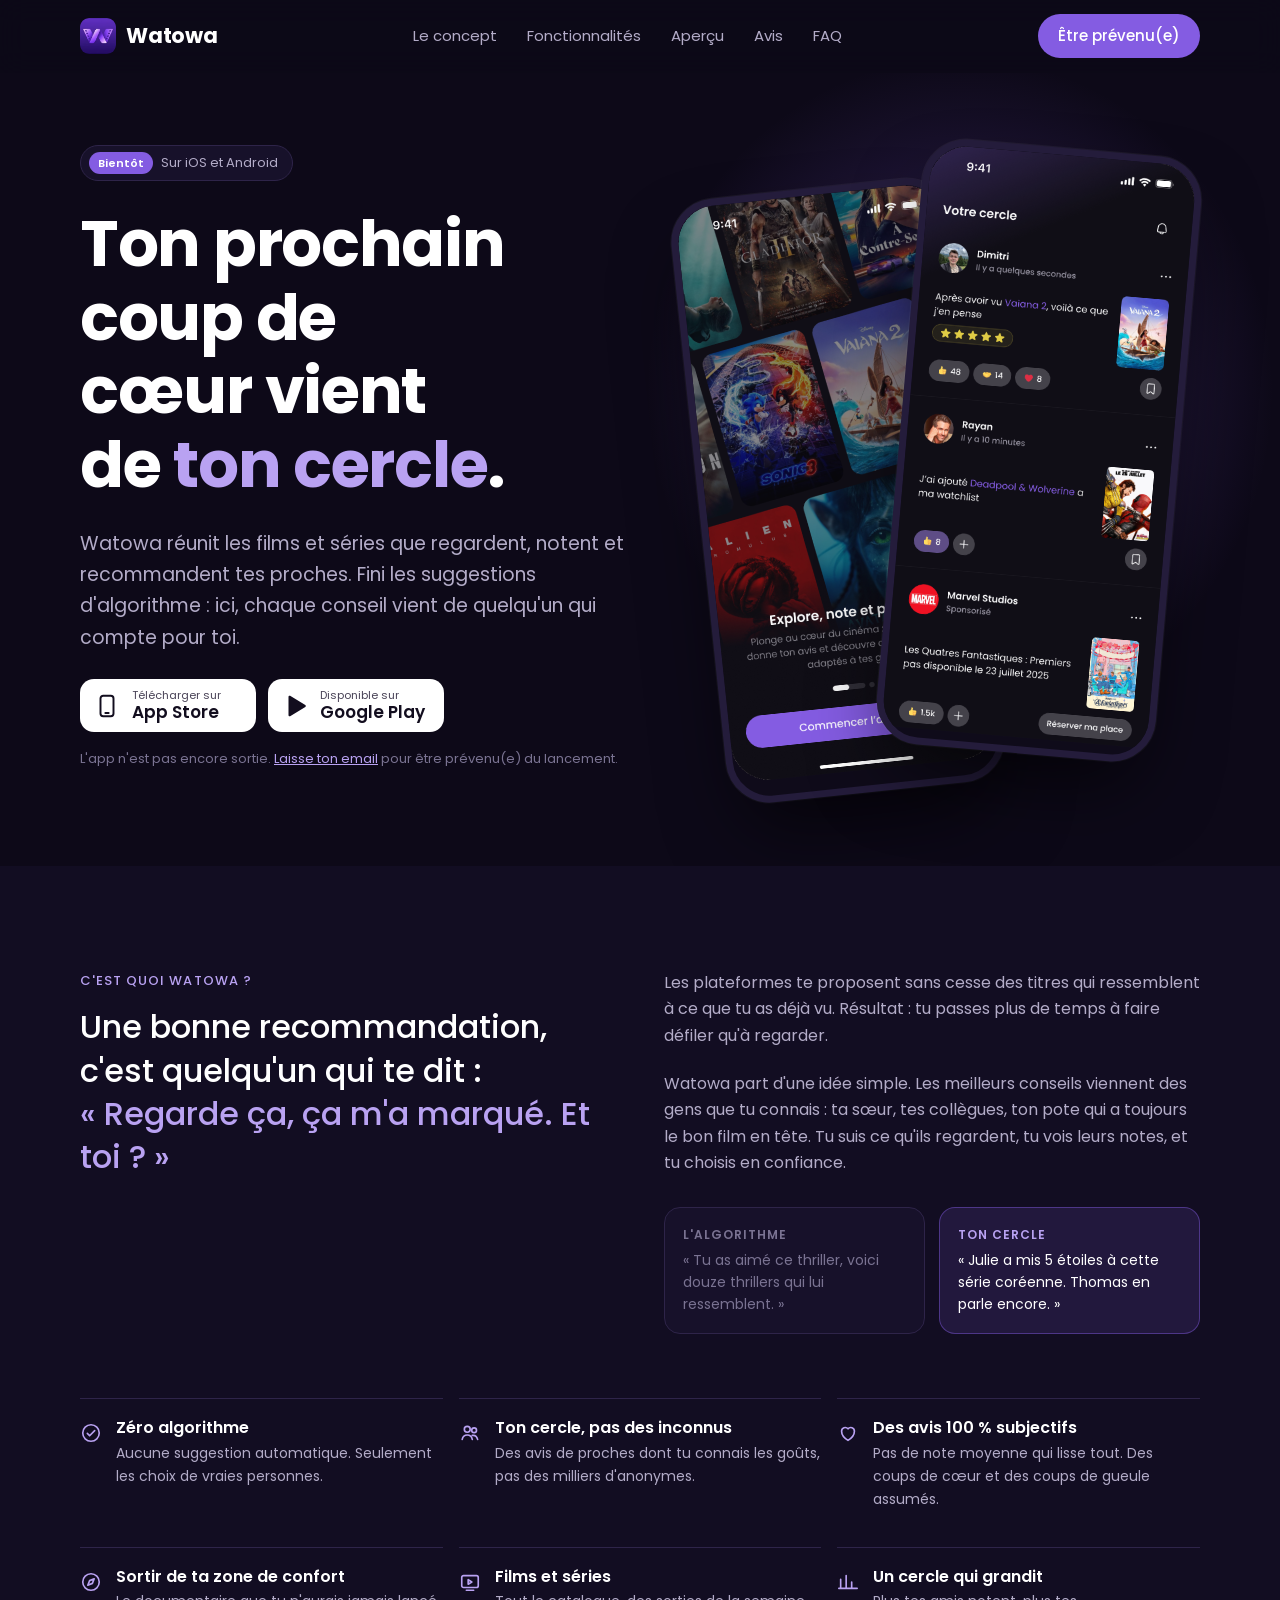
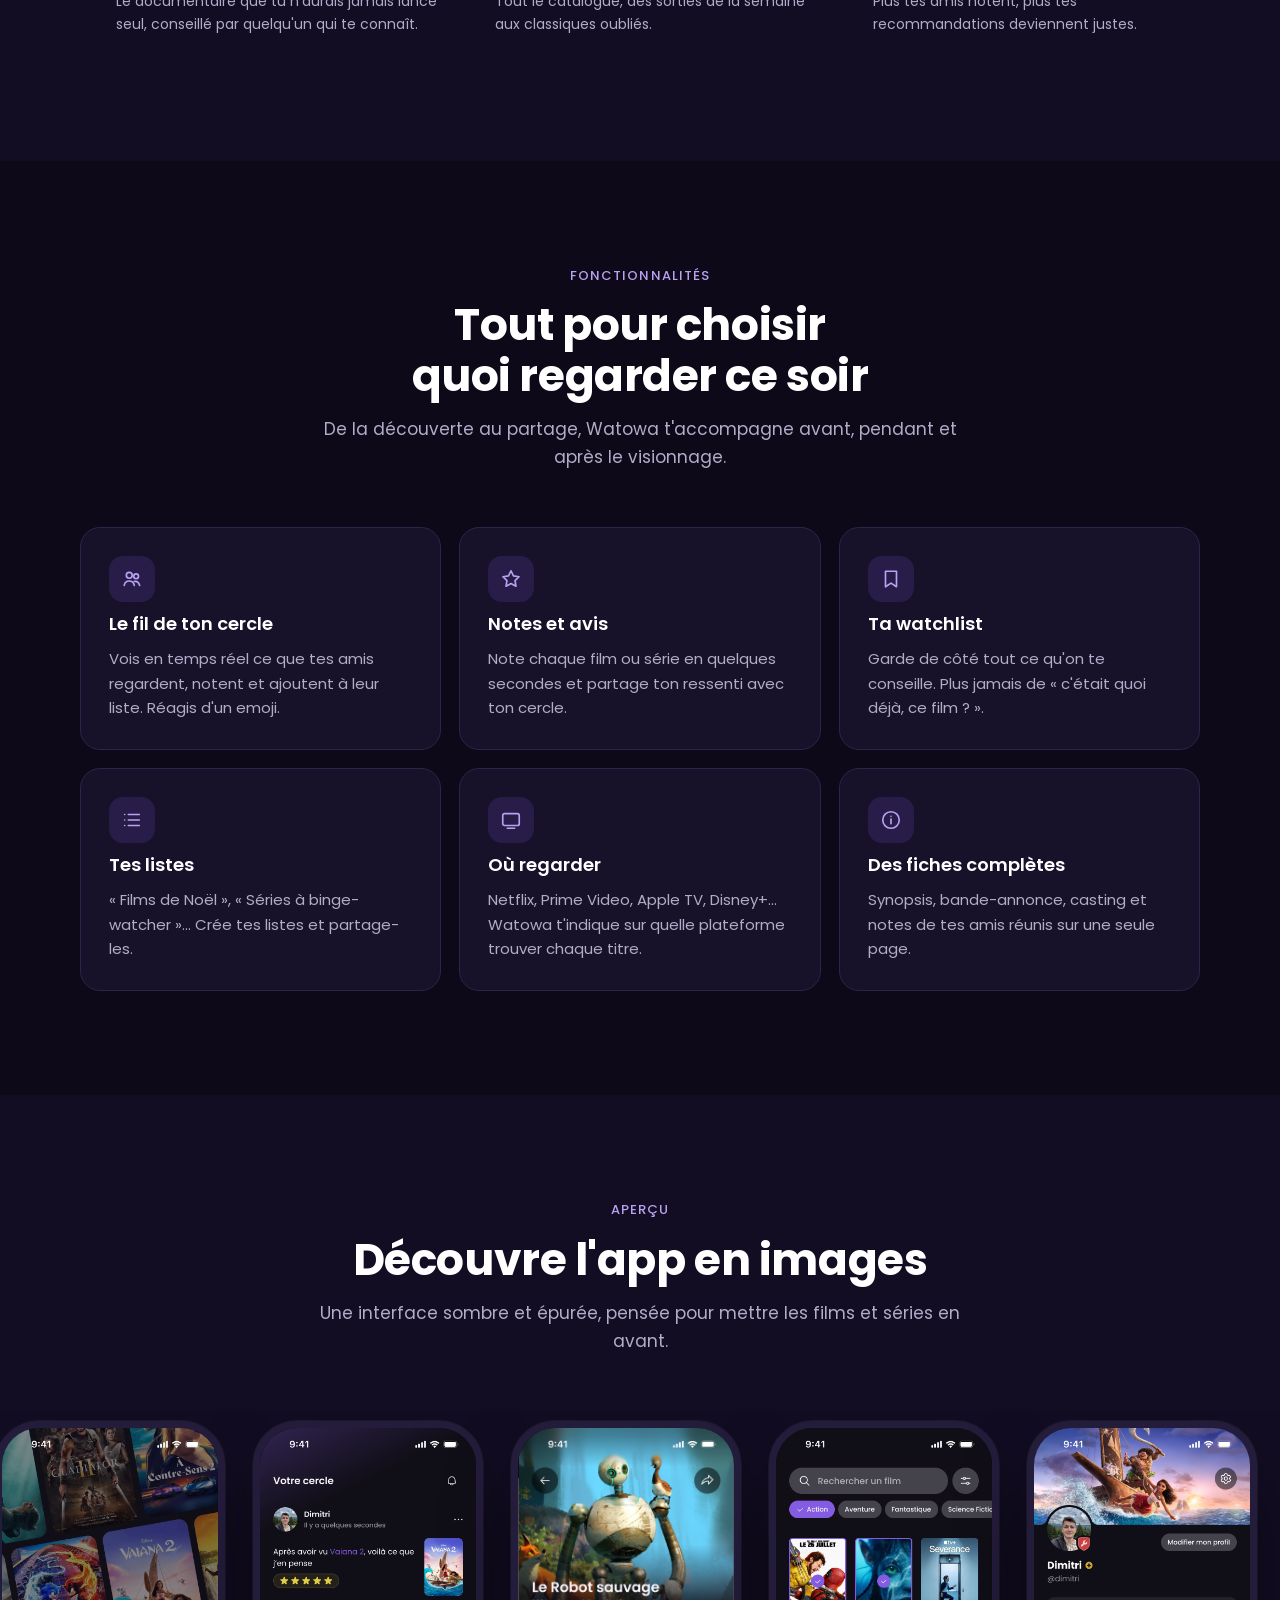
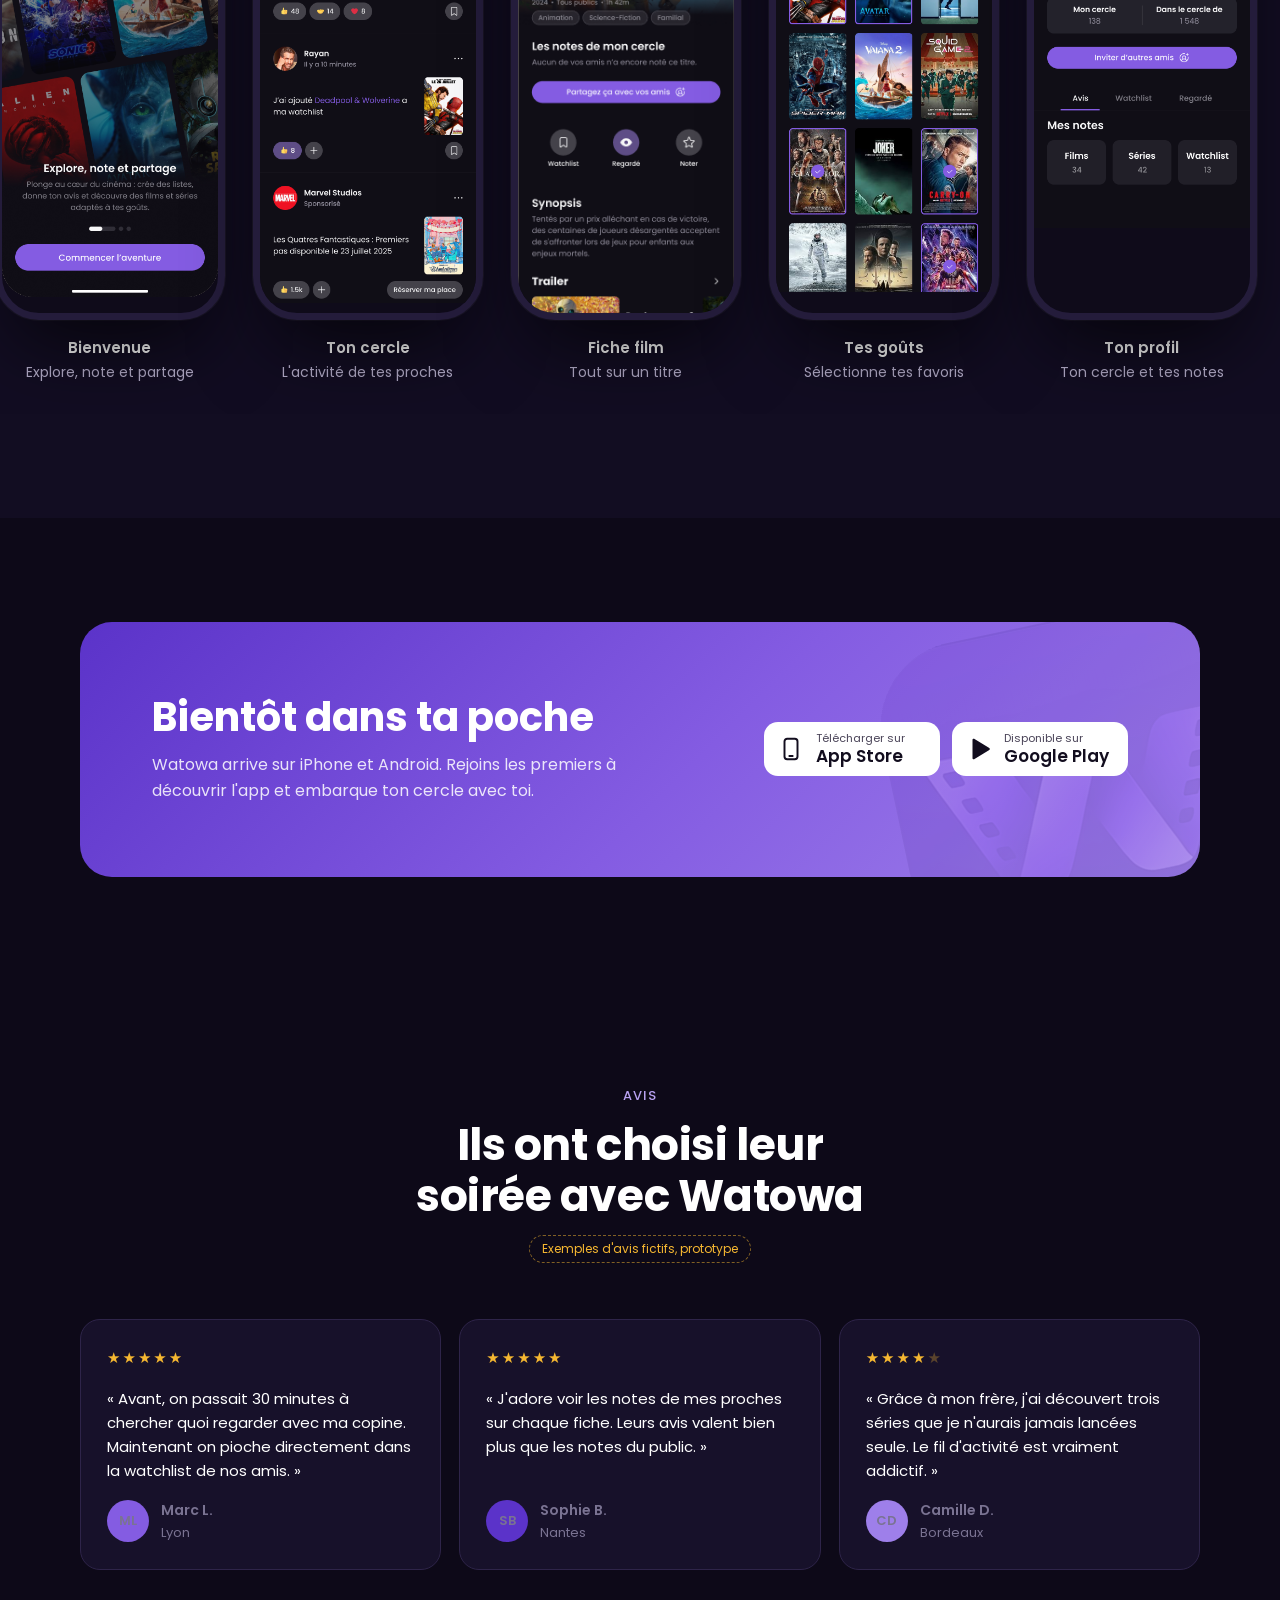
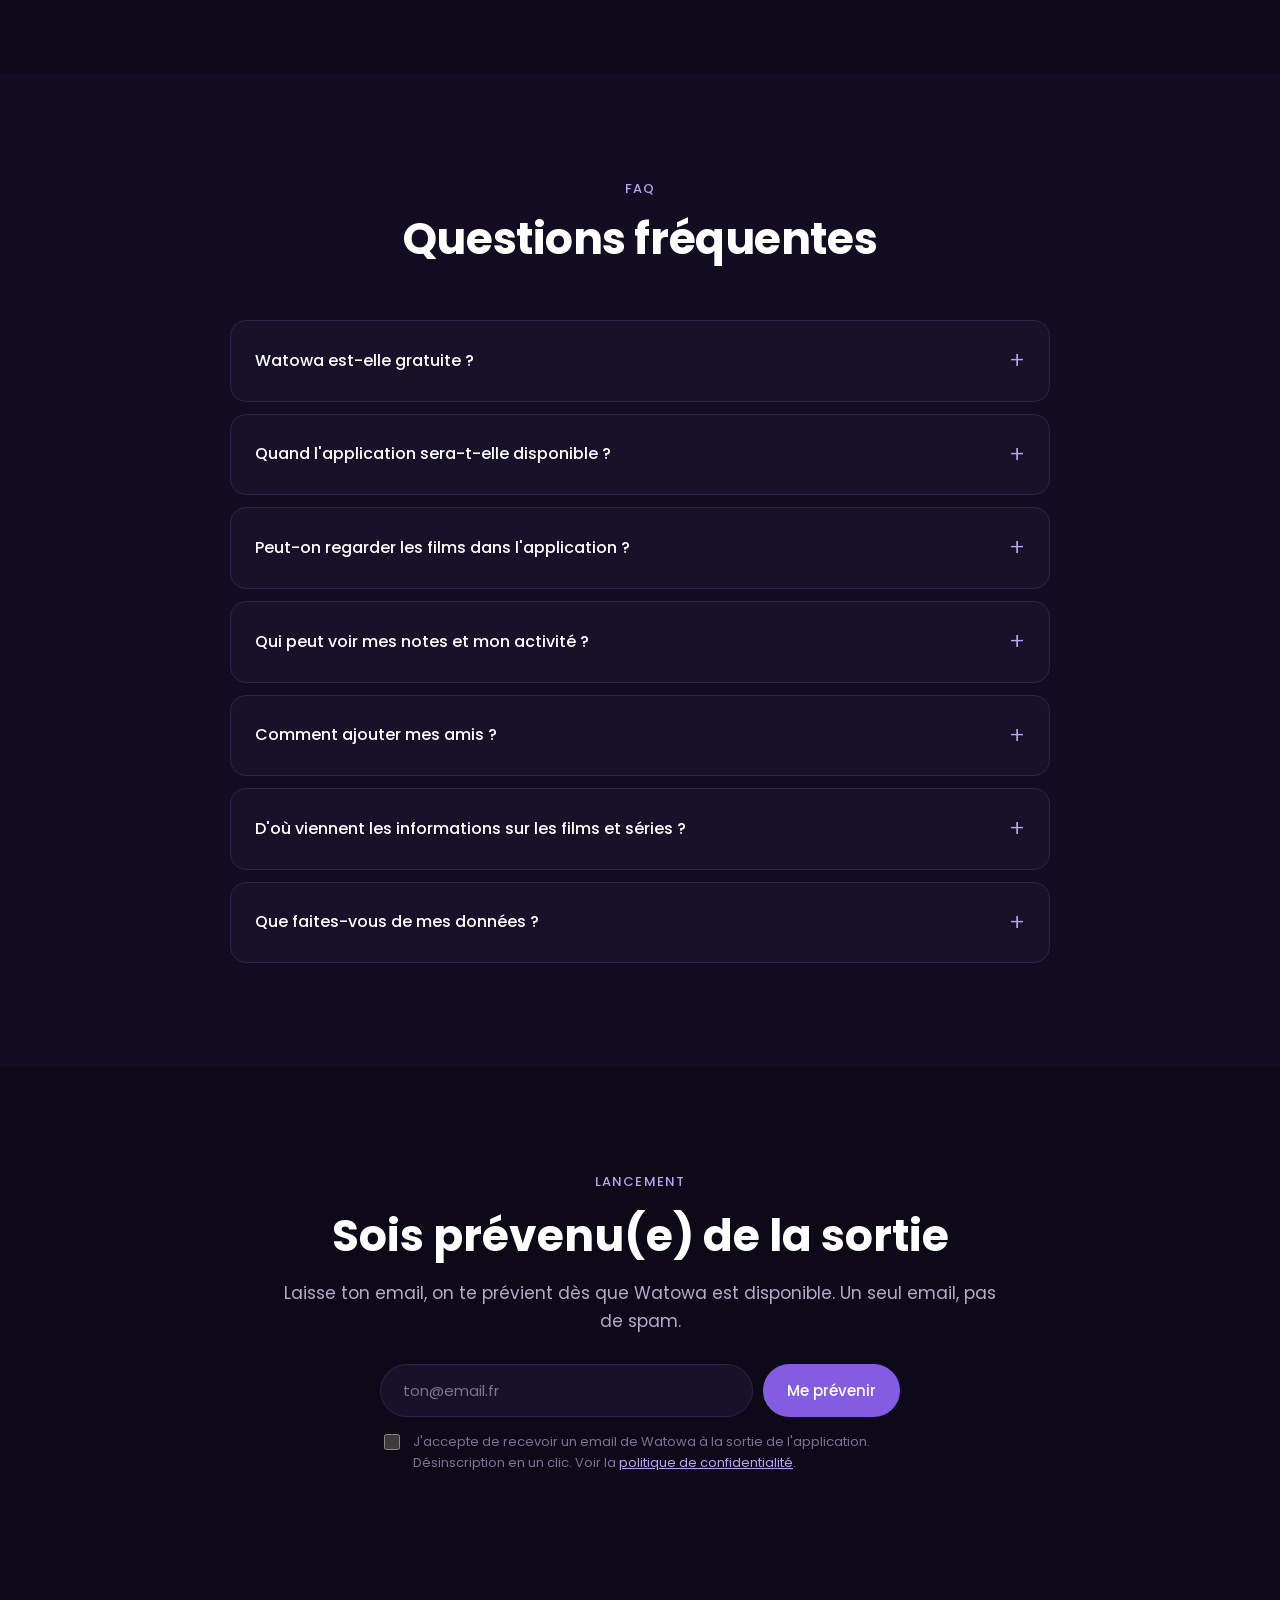
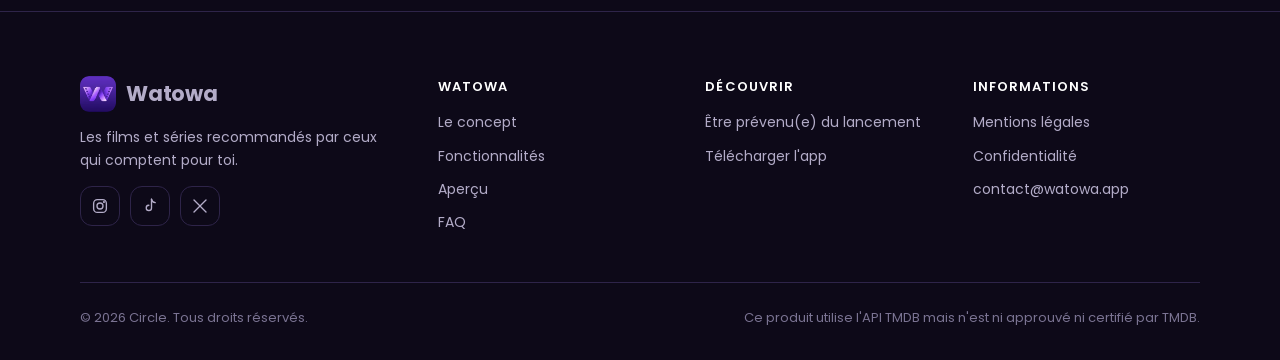
==== commit 1a7146f5: "Update index.html (prévenu(e))" ====
--- a/index.html
+++ b/index.html
@@ -31,7 +31,7 @@
       <li><a href="#avis">Avis</a></li>
       <li><a href="#faq">FAQ</a></li>
     </ul>
-    <a class="btn btn-primary nav-cta" href="#inscription">Être prévenu</a>
+    <a class="btn btn-primary nav-cta" href="#inscription">Être prévenu(e)</a>
     <button class="menu-toggle" id="menu-toggle" aria-expanded="false" aria-controls="nav-links" aria-label="Ouvrir le menu">
       <svg viewBox="0 0 24 24" fill="none" stroke="currentColor" stroke-width="2" stroke-linecap="round"><path d="M4 7h16M4 12h16M4 17h16"/></svg>
     </button>
@@ -58,7 +58,7 @@
               <span><small>Disponible sur</small><b>Google Play</b></span>
             </a>
           </div>
-          <p class="hero-note">L'app n'est pas encore sortie. <a href="#inscription">Laisse ton email</a> pour être prévenu du lancement.</p>
+          <p class="hero-note">L'app n'est pas encore sortie. <a href="#inscription">Laisse ton email</a> pour être prévenu(e) du lancement.</p>
         </div>
       </div>
       <div class="phones" aria-hidden="true">
@@ -271,7 +271,7 @@
     <div class="container">
       <div class="signup-box">
         <span class="eyebrow">Lancement</span>
-        <h2>Sois prévenu de la sortie</h2>
+        <h2>Sois prévenu(e) de la sortie</h2>
         <p>Laisse ton email, on te prévient dès que Watowa est disponible. Un seul email, pas de spam.</p>
         <!-- À BRANCHER : remplacer ce formulaire par celui de Brevo (ou renseigner data-endpoint) avant la mise en ligne -->
         <form class="signup-form" id="signup-form" data-endpoint="" novalidate>
@@ -323,7 +323,7 @@
         <!-- TEMPS 2 : liens vers les pages SEO (ex. « Meilleurs films 2026 », « Séries à voir en couple »…) -->
         <h4>Découvrir</h4>
         <ul>
-          <li><a href="#inscription">Être prévenu du lancement</a></li>
+          <li><a href="#inscription">Être prévenu(e) du lancement</a></li>
           <li><a href="#telecharger">Télécharger l'app</a></li>
         </ul>
       </div>
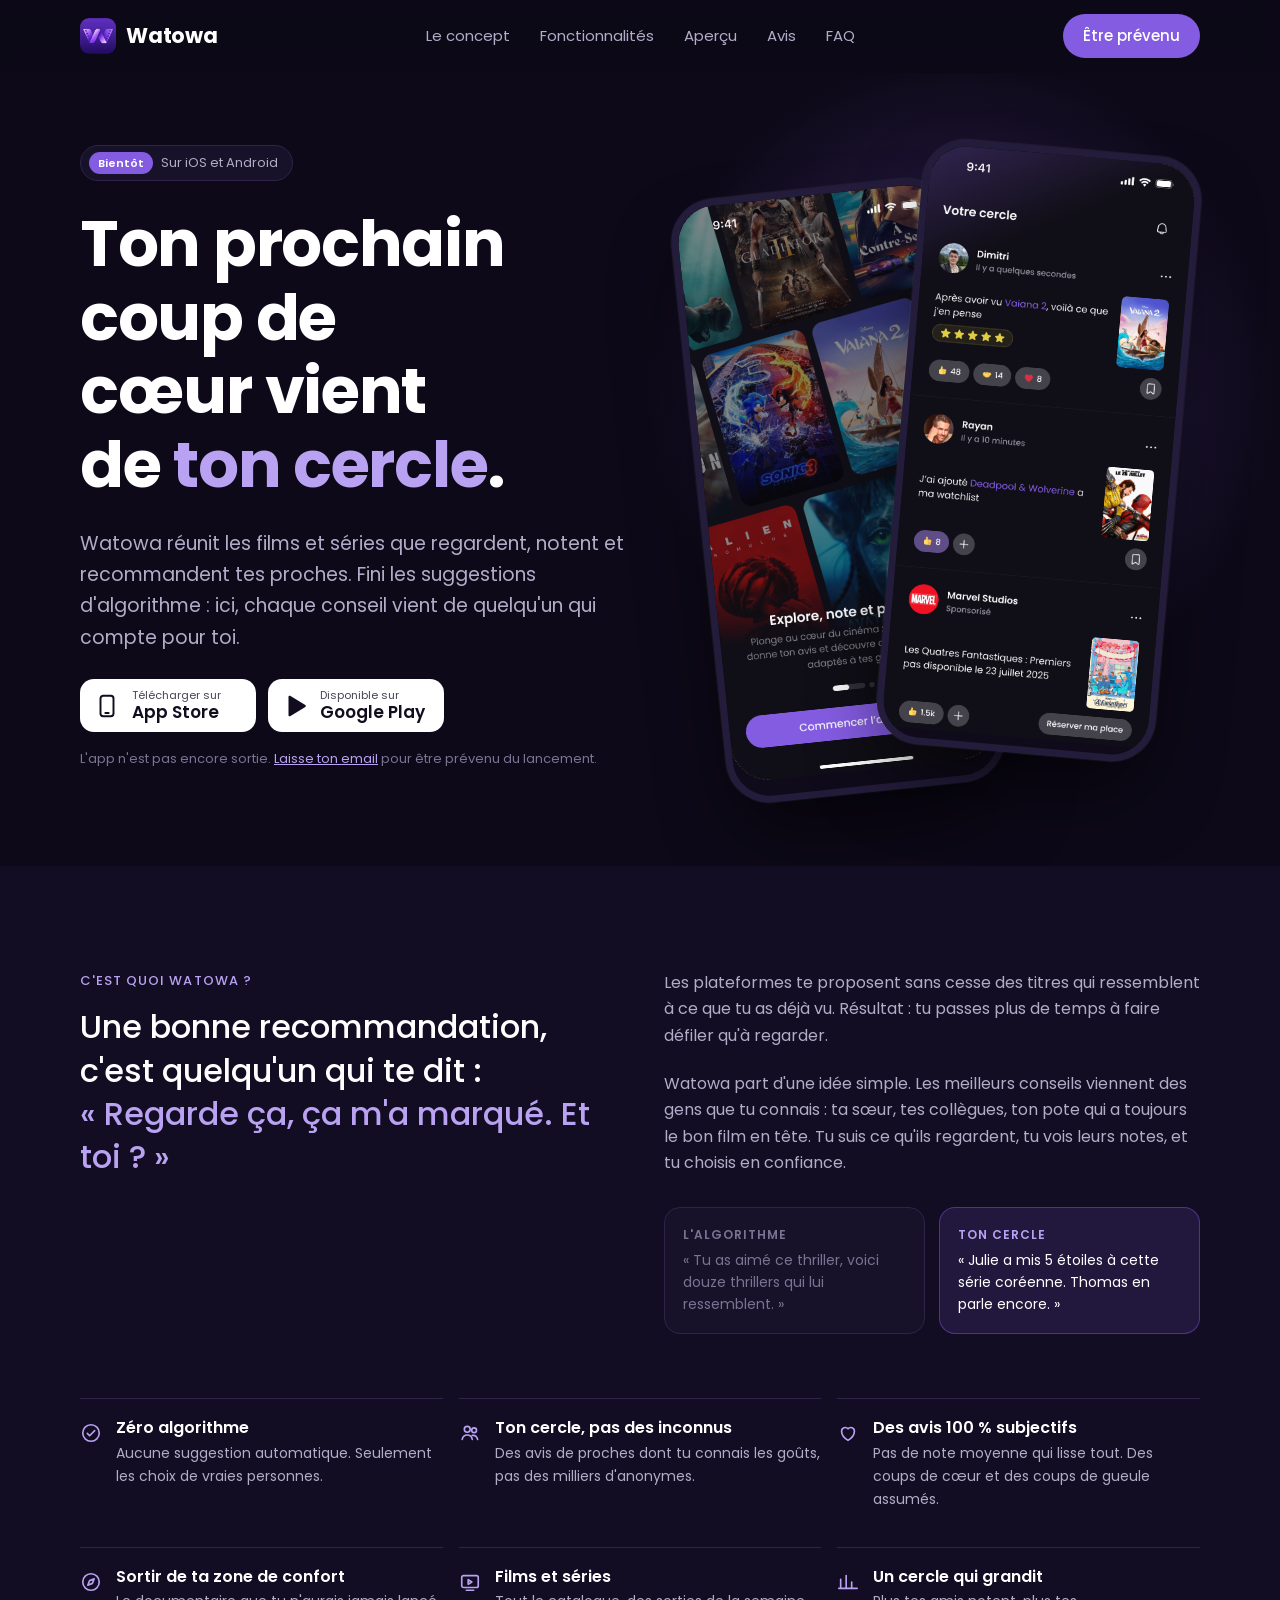
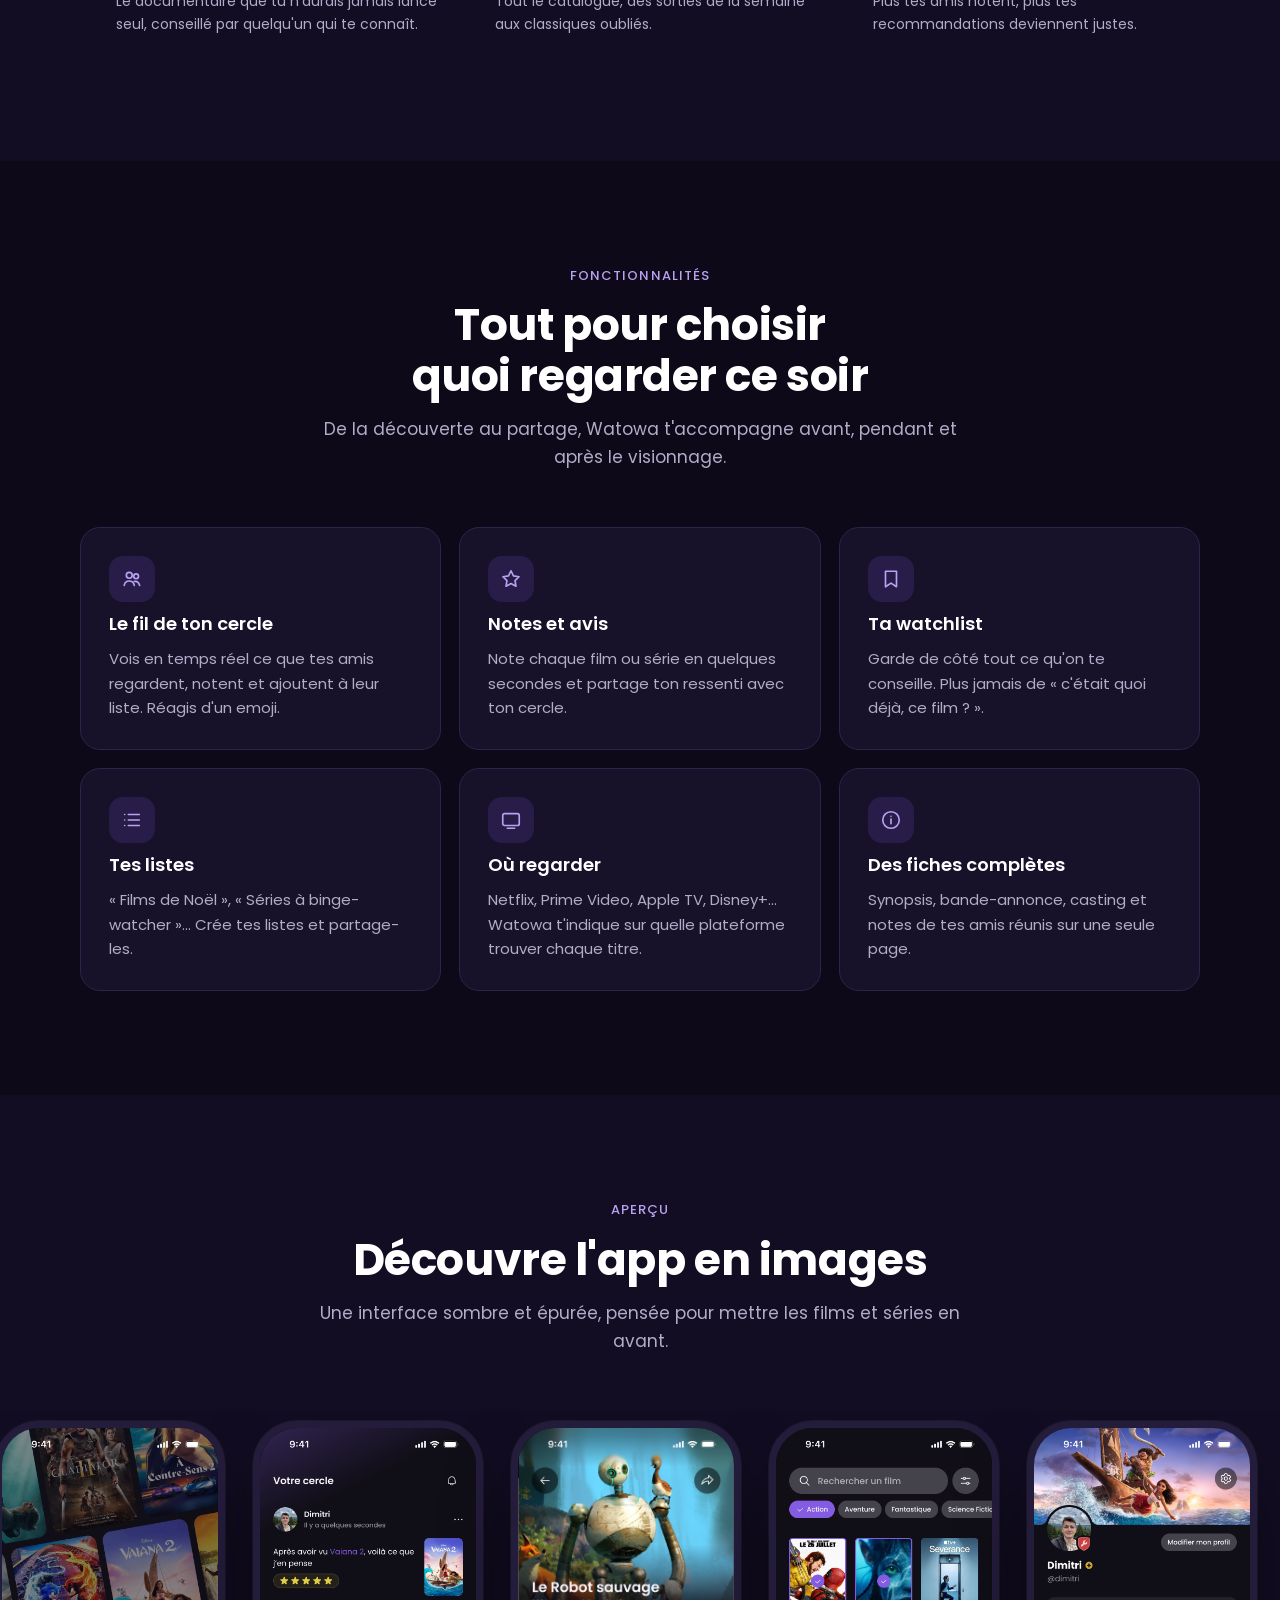
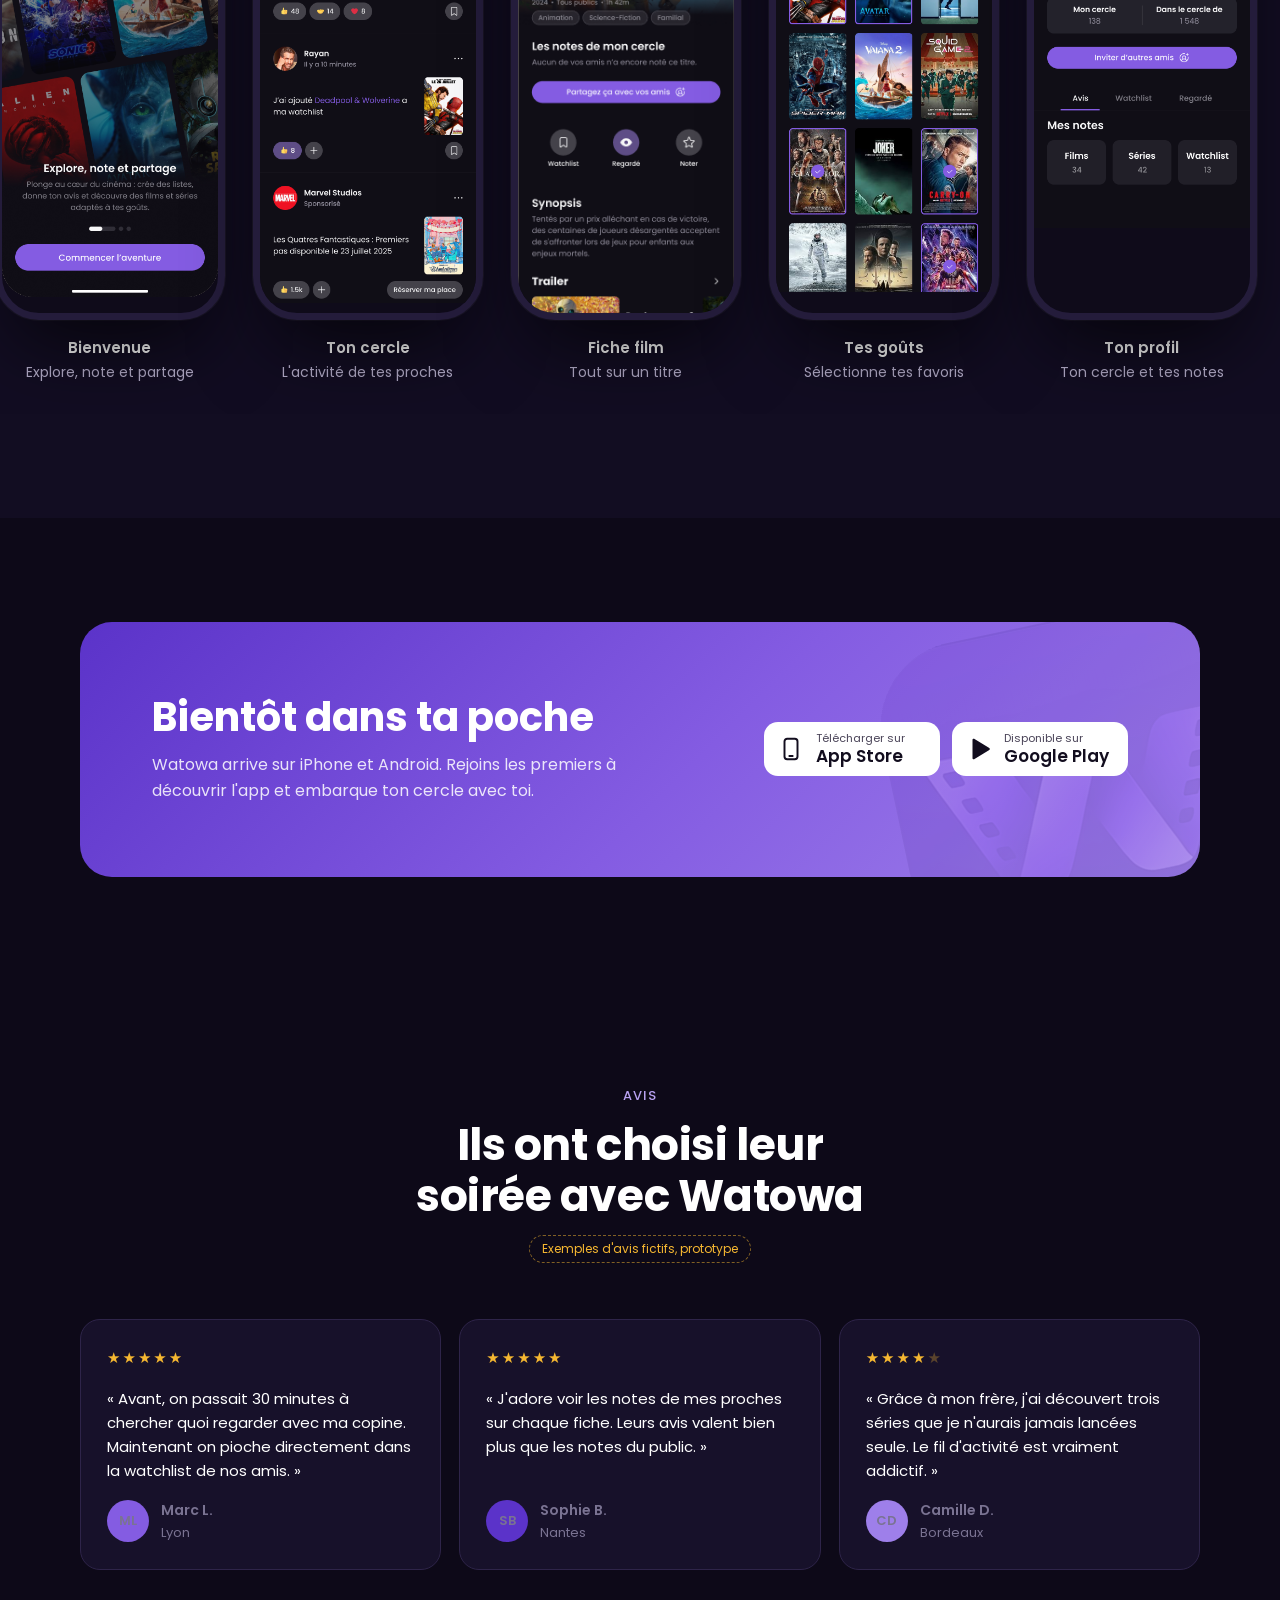
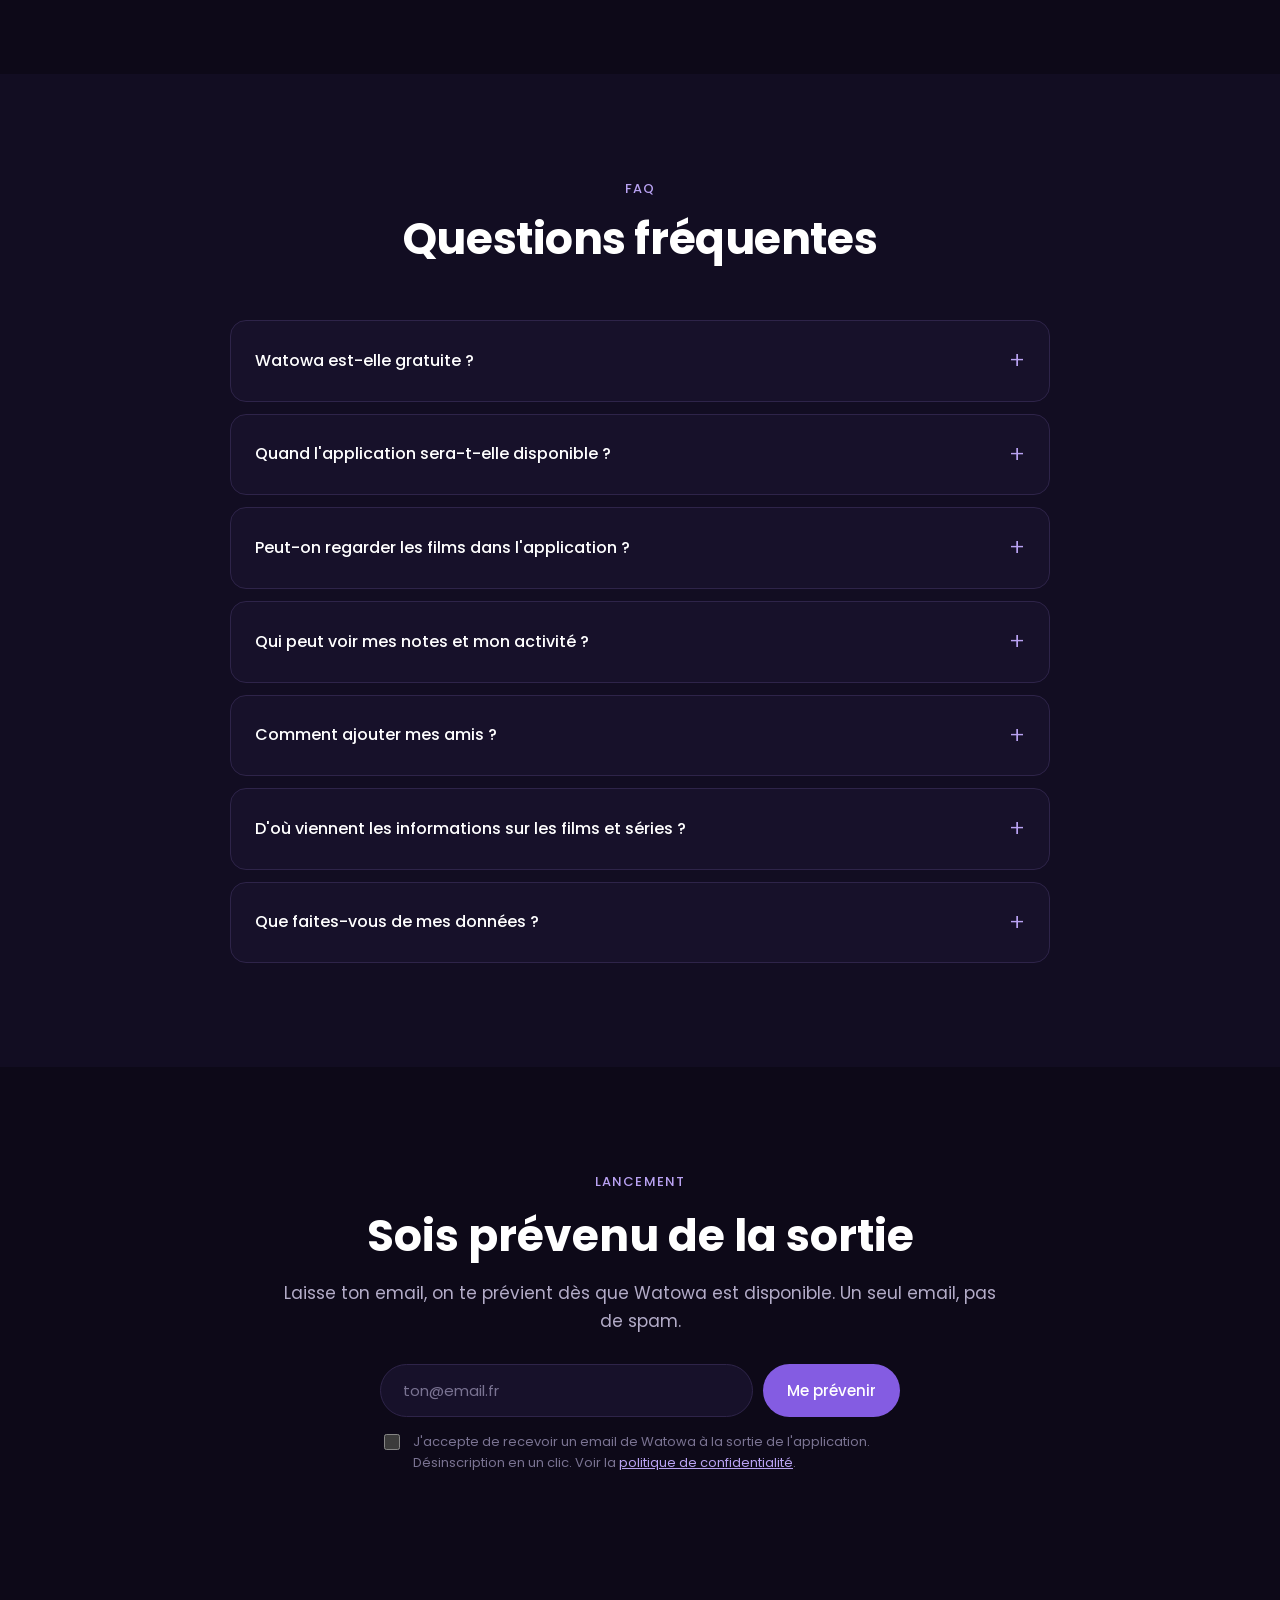
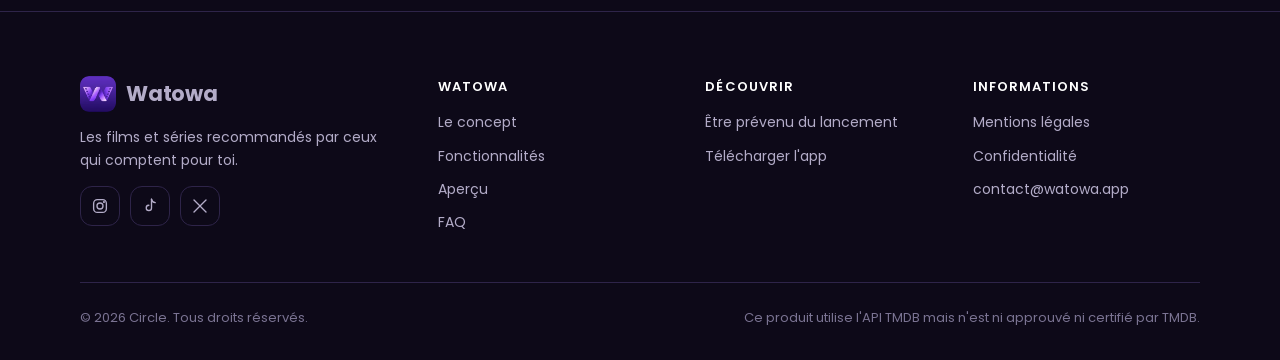
==== commit 19f261c2: "Ajout tag GTM" ====
--- a/index.html
+++ b/index.html
@@ -2,6 +2,12 @@
 <html lang="fr">
 <head>
 <meta charset="utf-8">
+<script async src="https://www.googletagmanager.com/gtm.js?id=GTM-5HM574CM"></script>
+<script>
+  window.dataLayer = window.dataLayer || [];
+  function gtag(){dataLayer.push(arguments);}
+  gtag('js', new Date());
+</script>
 <meta name="viewport" content="width=device-width, initial-scale=1, viewport-fit=cover">
 <title>Watowa — Les films et séries recommandés par ton cercle</title>
 <meta name="description" content="Watowa, l'app qui t'aide à choisir ton prochain film ou ta prochaine série grâce aux recommandations de tes proches. Zéro algorithme, 100 % humain.">
@@ -31,7 +37,7 @@
       <li><a href="#avis">Avis</a></li>
       <li><a href="#faq">FAQ</a></li>
     </ul>
-    <a class="btn btn-primary nav-cta" href="#inscription">Être prévenu(e)</a>
+    <a class="btn btn-primary nav-cta" href="#inscription">Être prévenu</a>
     <button class="menu-toggle" id="menu-toggle" aria-expanded="false" aria-controls="nav-links" aria-label="Ouvrir le menu">
       <svg viewBox="0 0 24 24" fill="none" stroke="currentColor" stroke-width="2" stroke-linecap="round"><path d="M4 7h16M4 12h16M4 17h16"/></svg>
     </button>
@@ -58,7 +64,7 @@
               <span><small>Disponible sur</small><b>Google Play</b></span>
             </a>
           </div>
-          <p class="hero-note">L'app n'est pas encore sortie. <a href="#inscription">Laisse ton email</a> pour être prévenu(e) du lancement.</p>
+          <p class="hero-note">L'app n'est pas encore sortie. <a href="#inscription">Laisse ton email</a> pour être prévenu du lancement.</p>
         </div>
       </div>
       <div class="phones" aria-hidden="true">
@@ -271,7 +277,7 @@
     <div class="container">
       <div class="signup-box">
         <span class="eyebrow">Lancement</span>
-        <h2>Sois prévenu(e) de la sortie</h2>
+        <h2>Sois prévenu de la sortie</h2>
         <p>Laisse ton email, on te prévient dès que Watowa est disponible. Un seul email, pas de spam.</p>
         <!-- À BRANCHER : remplacer ce formulaire par celui de Brevo (ou renseigner data-endpoint) avant la mise en ligne -->
         <form class="signup-form" id="signup-form" data-endpoint="" novalidate>
@@ -323,7 +329,7 @@
         <!-- TEMPS 2 : liens vers les pages SEO (ex. « Meilleurs films 2026 », « Séries à voir en couple »…) -->
         <h4>Découvrir</h4>
         <ul>
-          <li><a href="#inscription">Être prévenu(e) du lancement</a></li>
+          <li><a href="#inscription">Être prévenu du lancement</a></li>
           <li><a href="#telecharger">Télécharger l'app</a></li>
         </ul>
       </div>
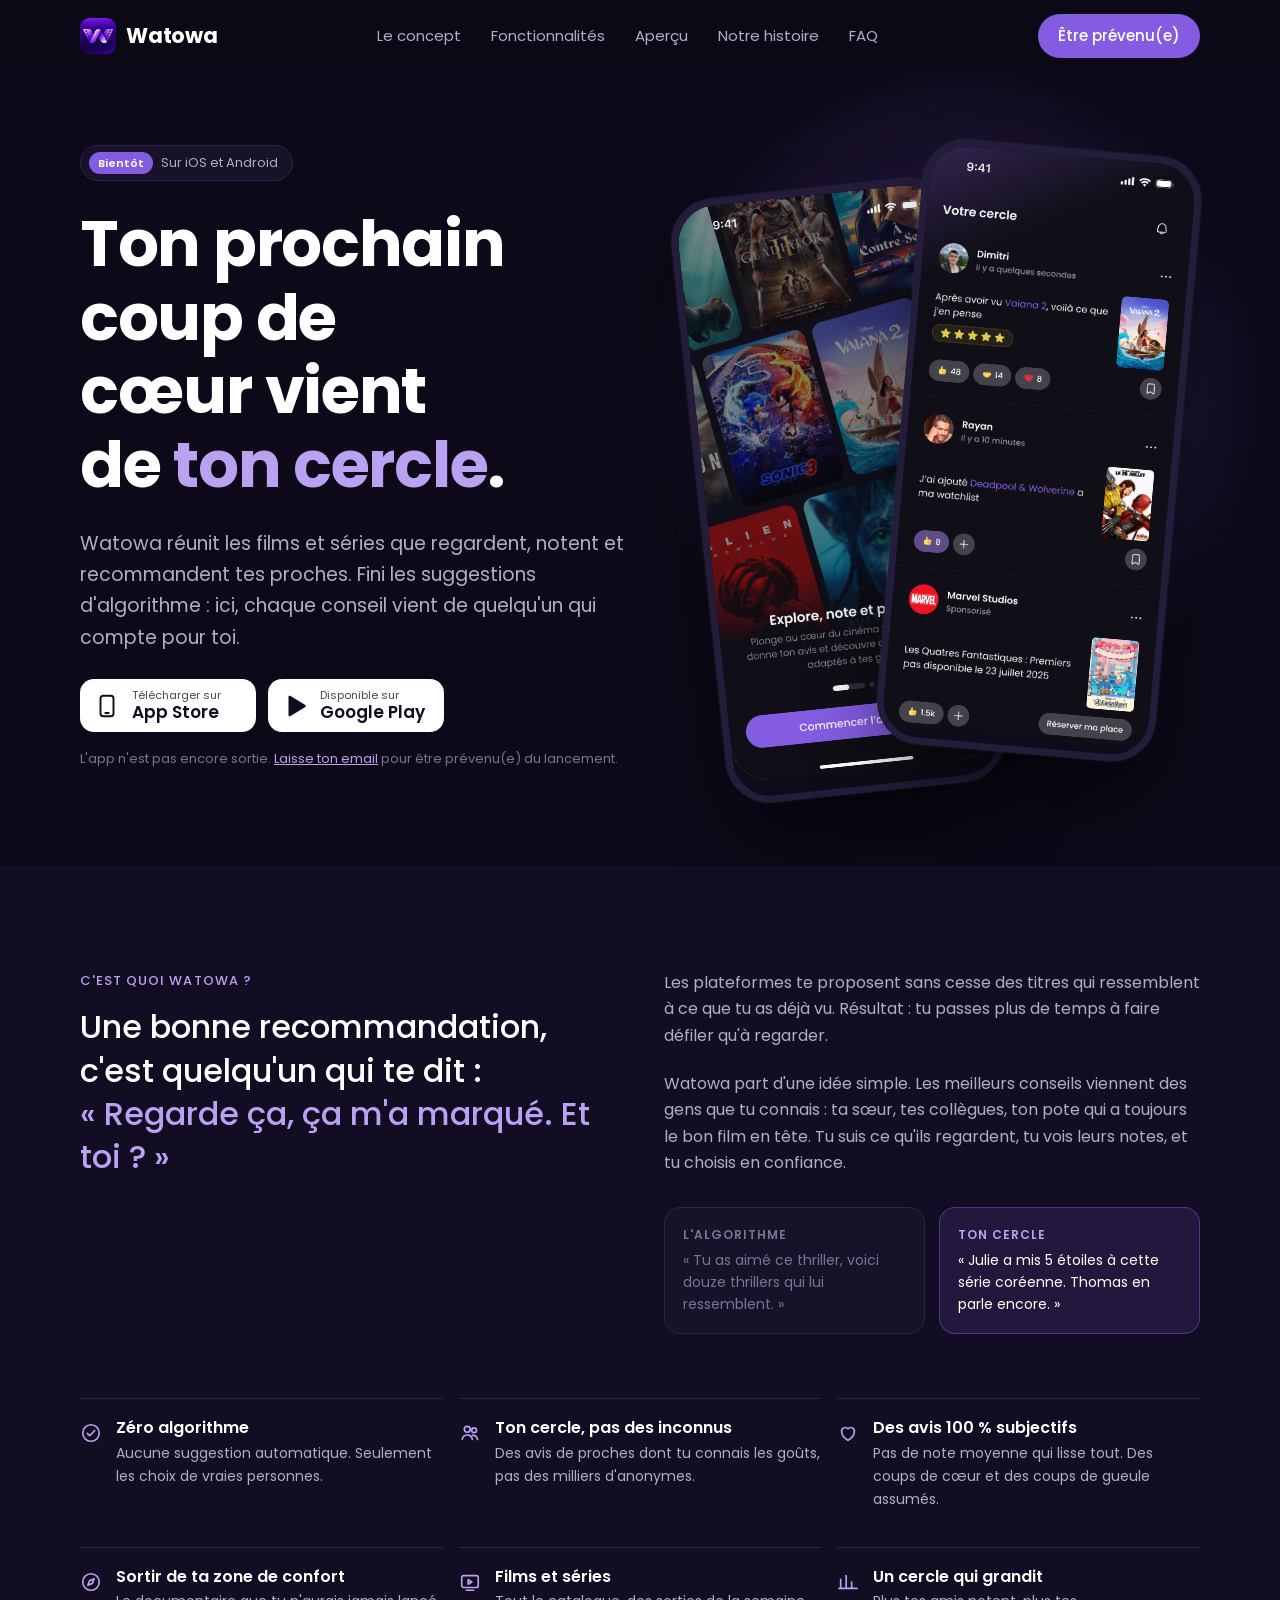
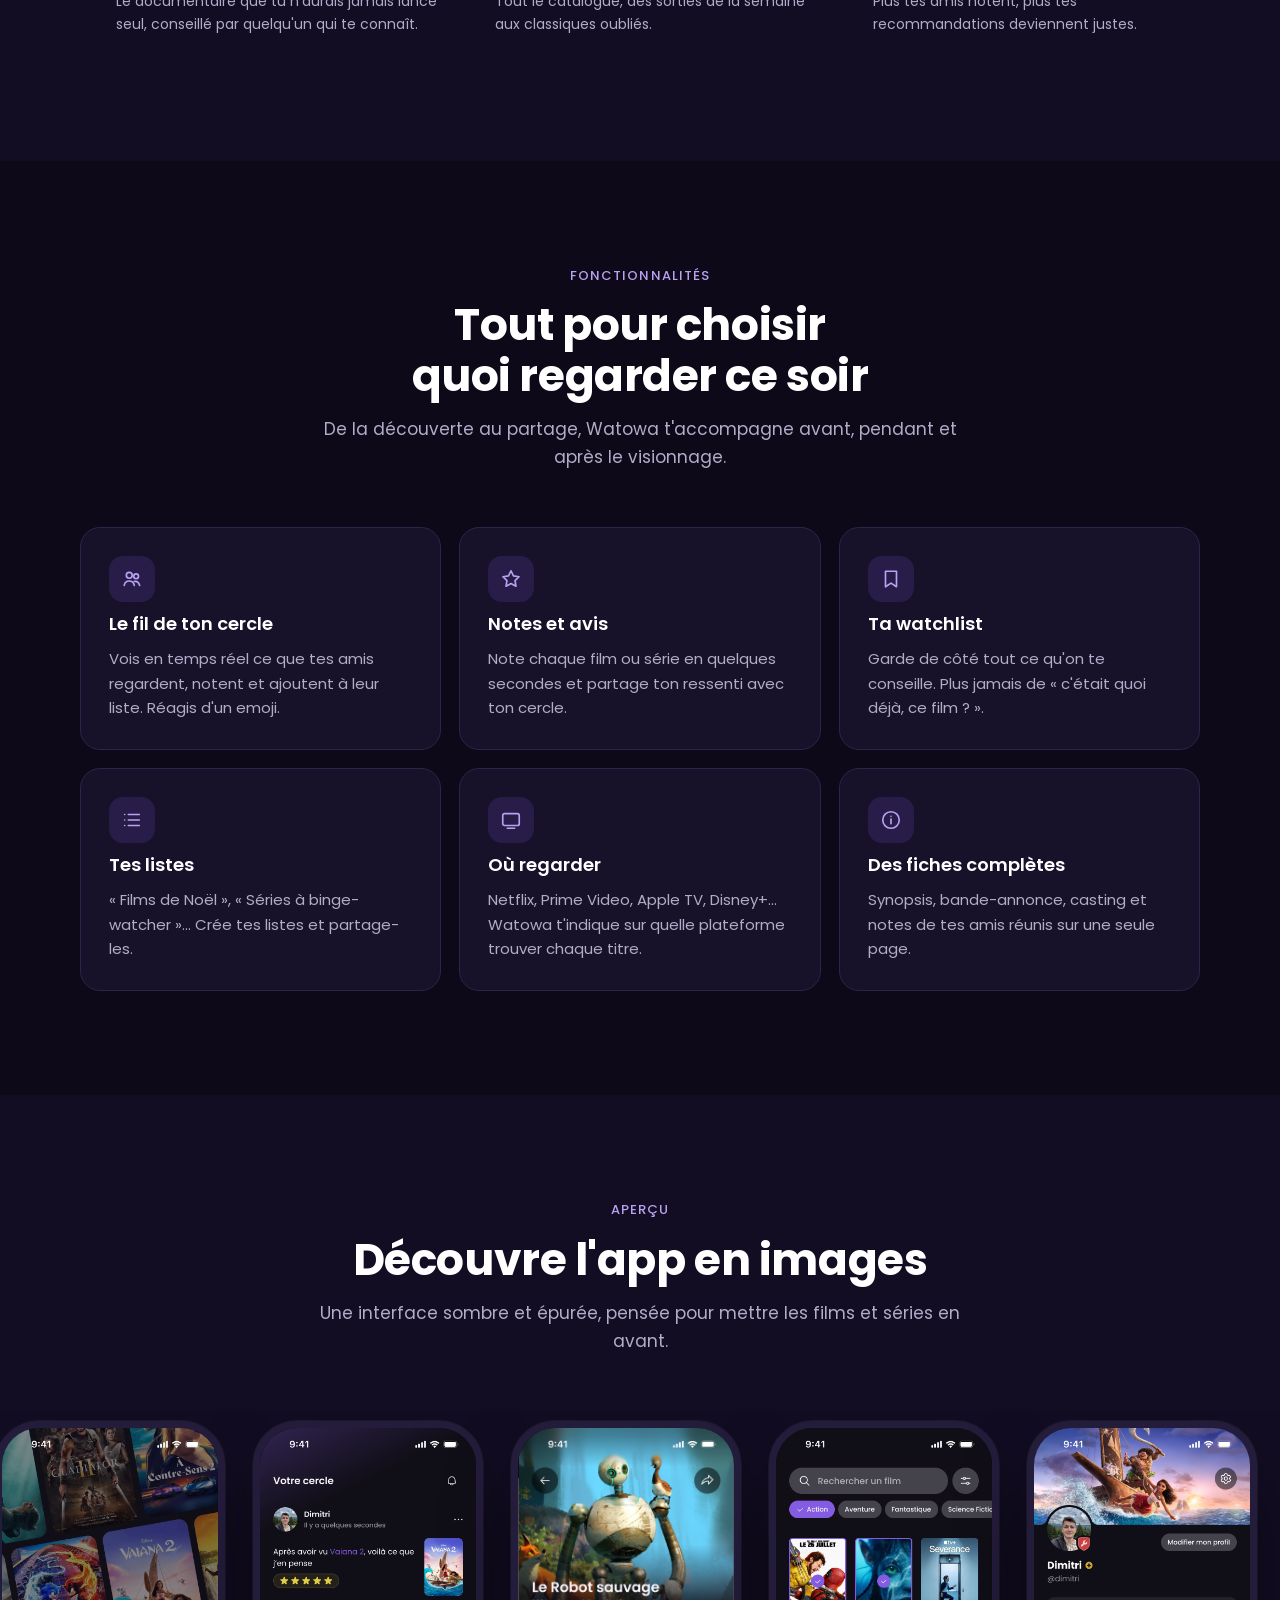
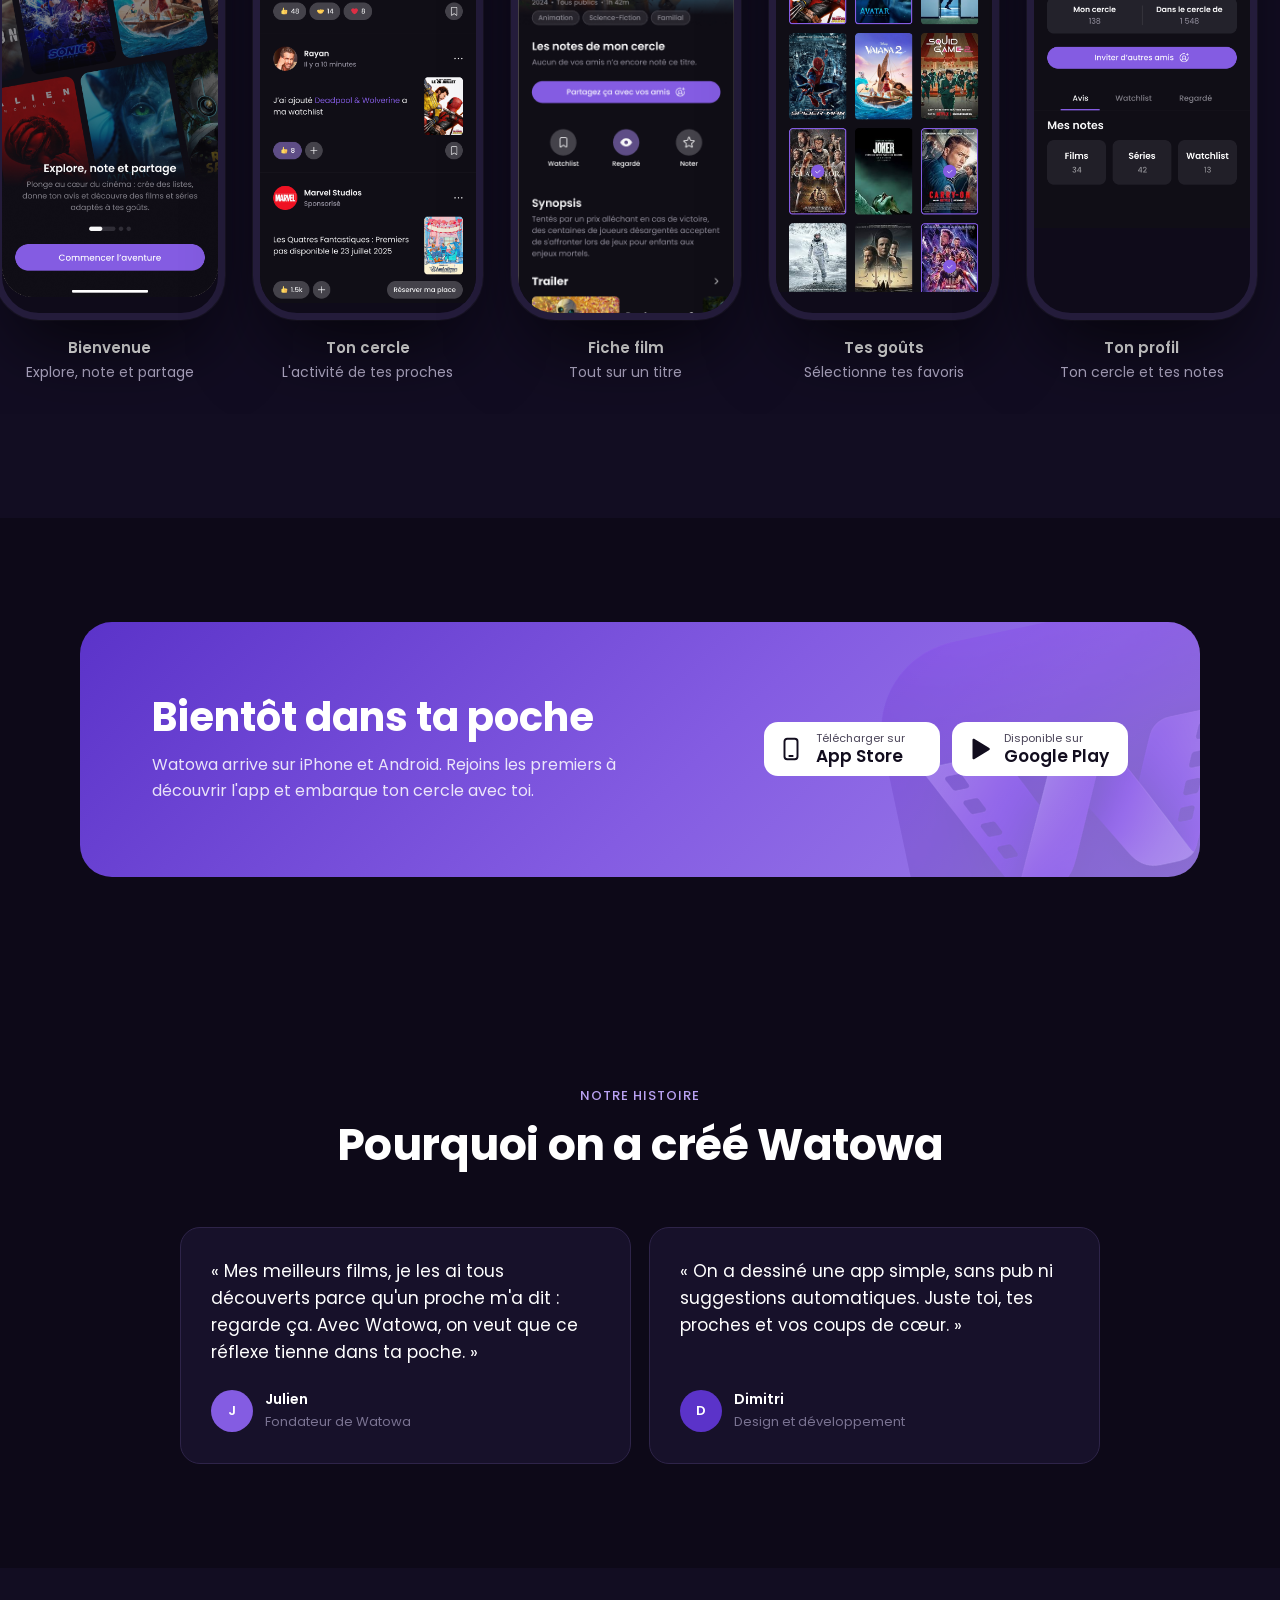
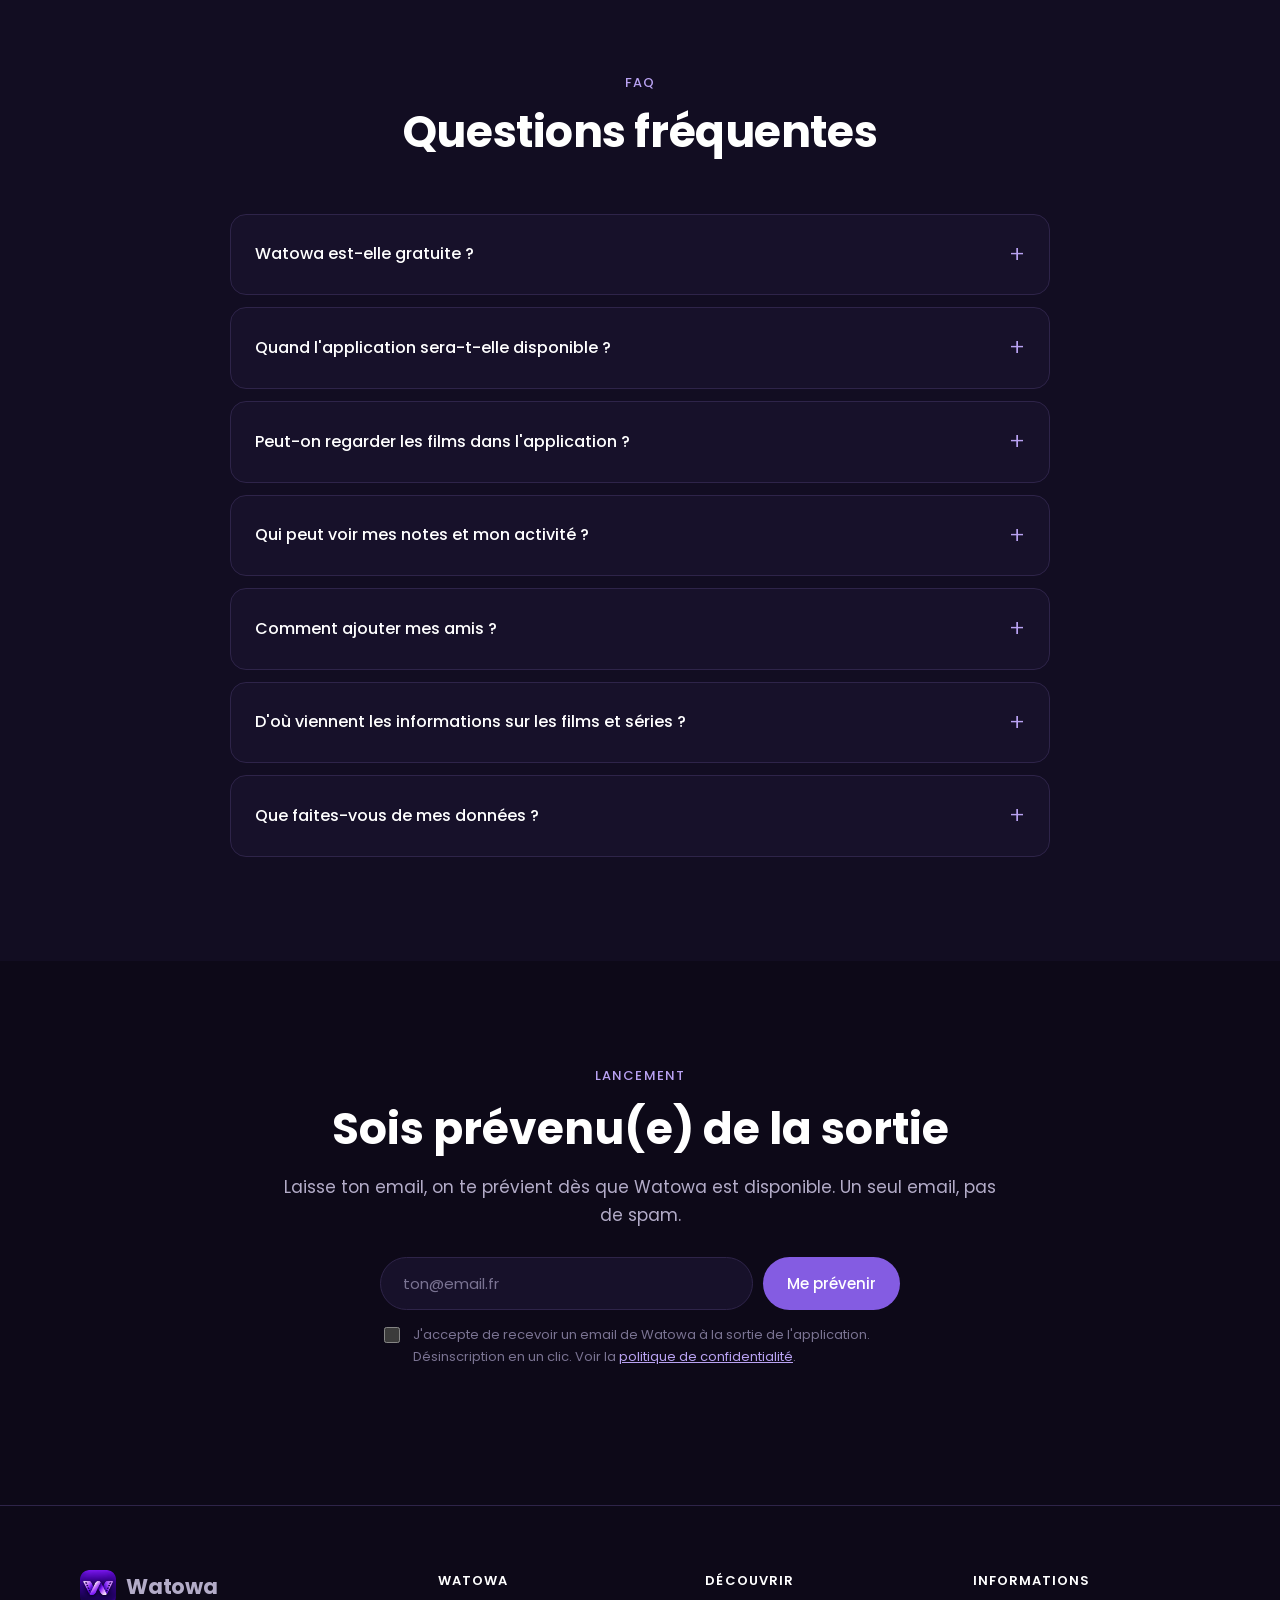
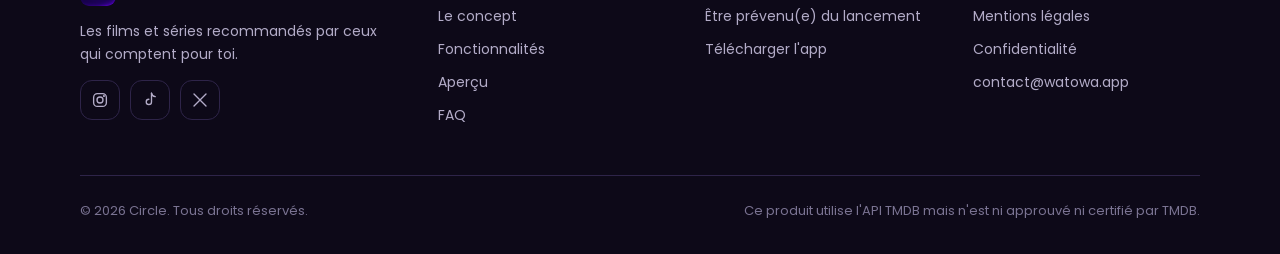
==== commit 9ce5ac01: "Add files via upload" ====
--- a/index.html
+++ b/index.html
@@ -34,10 +34,10 @@
       <li><a href="#concept">Le concept</a></li>
       <li><a href="#fonctionnalites">Fonctionnalités</a></li>
       <li><a href="#apercu">Aperçu</a></li>
-      <li><a href="#avis">Avis</a></li>
+      <li><a href="#histoire">Notre histoire</a></li>
       <li><a href="#faq">FAQ</a></li>
     </ul>
-    <a class="btn btn-primary nav-cta" href="#inscription">Être prévenu</a>
+    <a class="btn btn-primary nav-cta" href="#inscription">Être prévenu(e)</a>
     <button class="menu-toggle" id="menu-toggle" aria-expanded="false" aria-controls="nav-links" aria-label="Ouvrir le menu">
       <svg viewBox="0 0 24 24" fill="none" stroke="currentColor" stroke-width="2" stroke-linecap="round"><path d="M4 7h16M4 12h16M4 17h16"/></svg>
     </button>
@@ -64,7 +64,7 @@
               <span><small>Disponible sur</small><b>Google Play</b></span>
             </a>
           </div>
-          <p class="hero-note">L'app n'est pas encore sortie. <a href="#inscription">Laisse ton email</a> pour être prévenu du lancement.</p>
+          <p class="hero-note">L'app n'est pas encore sortie. <a href="#inscription">Laisse ton email</a> pour être prévenu(e) du lancement.</p>
         </div>
       </div>
       <div class="phones" aria-hidden="true">
@@ -205,7 +205,8 @@
   </section>
 
   <!-- AVIS — PROTOTYPE : avis fictifs à remplacer par de vrais retours de bêta-testeurs avant publication -->
-  <section id="avis">
+  <section id="avis" hidden>
+  <!-- SECTION MASQUÉE : retirer l'attribut hidden ci-dessus et remettre le lien "Avis" dans le menu quand les vrais avis de testeurs seront disponibles -->
     <div class="container">
       <div class="section-head center">
         <span class="eyebrow">Avis</span>
@@ -216,12 +217,12 @@
         <figure class="review">
           <div class="stars" aria-label="5 étoiles sur 5">★★★★★</div>
           <blockquote>«&nbsp;Avant, on passait 30 minutes à chercher quoi regarder avec ma copine. Maintenant on pioche directement dans la watchlist de nos amis.&nbsp;»</blockquote>
-          <figcaption class="who"><span class="avatar" style="background:#845CE2">ML</span><span><b>Marc L.</b><span>Lyon</span></span></figcaption>
+          <figcaption class="who"><span class="avatar" style="background:#845CE2">ML</span><span><b>Marc L.</b><span>Montpellier</span></span></figcaption>
         </figure>
         <figure class="review">
           <div class="stars" aria-label="5 étoiles sur 5">★★★★★</div>
           <blockquote>«&nbsp;J'adore voir les notes de mes proches sur chaque fiche. Leurs avis valent bien plus que les notes du public.&nbsp;»</blockquote>
-          <figcaption class="who"><span class="avatar" style="background:#5B33C9">SB</span><span><b>Sophie B.</b><span>Nantes</span></span></figcaption>
+          <figcaption class="who"><span class="avatar" style="background:#5B33C9">SB</span><span><b>Sophie B.</b><span>Paris</span></span></figcaption>
         </figure>
         <figure class="review">
           <div class="stars" aria-label="4 étoiles sur 5">★★★★<span style="opacity:.3">★</span></div>
@@ -232,6 +233,26 @@
     </div>
   </section>
 
+  <!-- NOTRE HISTOIRE -->
+  <section id="histoire">
+    <div class="container">
+      <div class="section-head center">
+        <span class="eyebrow">Notre histoire</span>
+        <h2>Pourquoi on a créé Watowa</h2>
+      </div>
+      <div class="founders">
+        <figure class="founder">
+          <blockquote>«&nbsp;Mes meilleurs films, je les ai tous découverts parce qu'un proche m'a dit&nbsp;: regarde ça. Avec Watowa, on veut que ce réflexe tienne dans ta poche.&nbsp;»</blockquote>
+          <figcaption class="who"><span class="avatar" style="background:#845CE2">J</span><span><b>Julien</b><span>Fondateur de Watowa</span></span></figcaption>
+        </figure>
+        <figure class="founder">
+          <blockquote>«&nbsp;On a dessiné une app simple, sans pub ni suggestions automatiques. Juste toi, tes proches et vos coups de cœur.&nbsp;»</blockquote>
+          <figcaption class="who"><span class="avatar" style="background:#5B33C9">D</span><span><b>Dimitri</b><span>Design et développement</span></span></figcaption>
+        </figure>
+      </div>
+    </div>
+  </section>
+
   <!-- FAQ -->
   <section class="faq" id="faq">
     <div class="container">
@@ -246,7 +267,7 @@
         </details>
         <details>
           <summary>Quand l'application sera-t-elle disponible&nbsp;?</summary>
-          <p>Watowa est en cours de développement. Laisse ton email plus bas&nbsp;: tu seras parmi les premiers prévenus de la sortie sur iOS et Android.</p>
+          <p>Watowa est en cours de développement. Laisse ton email plus bas&nbsp;: tu seras parmi les premier(e)s prévenu(e)s de la sortie sur iOS et Android.</p>
         </details>
         <details>
           <summary>Peut-on regarder les films dans l'application&nbsp;?</summary>
@@ -277,7 +298,7 @@
     <div class="container">
       <div class="signup-box">
         <span class="eyebrow">Lancement</span>
-        <h2>Sois prévenu de la sortie</h2>
+        <h2>Sois prévenu(e) de la sortie</h2>
         <p>Laisse ton email, on te prévient dès que Watowa est disponible. Un seul email, pas de spam.</p>
         <!-- À BRANCHER : remplacer ce formulaire par celui de Brevo (ou renseigner data-endpoint) avant la mise en ligne -->
         <form class="signup-form" id="signup-form" data-endpoint="" novalidate>
@@ -329,7 +350,7 @@
         <!-- TEMPS 2 : liens vers les pages SEO (ex. « Meilleurs films 2026 », « Séries à voir en couple »…) -->
         <h4>Découvrir</h4>
         <ul>
-          <li><a href="#inscription">Être prévenu du lancement</a></li>
+          <li><a href="#inscription">Être prévenu(e) du lancement</a></li>
           <li><a href="#telecharger">Télécharger l'app</a></li>
         </ul>
       </div>
--- a/css/style.css
+++ b/css/style.css
@@ -243,9 +243,19 @@
   width: 42px; height: 42px; border-radius: 50%; display: grid; place-items: center;
   font-weight: 600; font-size: 15px; color: #fff;
 }
-.who b { display: block; font-size: 14px; font-weight: 600; }
+.who b { display: block; font-size: 14px; font-weight: 600; color: var(--fg); }
+.who .avatar { color: #fff; }
 .who span { font-size: 13px; color: var(--fg-3); }
 @media (max-width: 960px) { .reviews { grid-template-columns: 1fr; max-width: 560px; margin: 0 auto; } }
+
+/* Notre histoire */
+.founders { display: grid; grid-template-columns: 1fr 1fr; gap: 18px; max-width: 920px; margin: 0 auto; }
+.founder {
+  position: relative; background: var(--surface); border: 1px solid var(--border); border-radius: var(--radius);
+  padding: 30px; display: flex; flex-direction: column; gap: 22px;
+}
+.founder blockquote { margin: 0; font-size: 17px; line-height: 1.6; flex: 1; }
+@media (max-width: 760px) { .founders { grid-template-columns: 1fr; } }
 
 /* FAQ */
 .faq { background: var(--bg-2); }
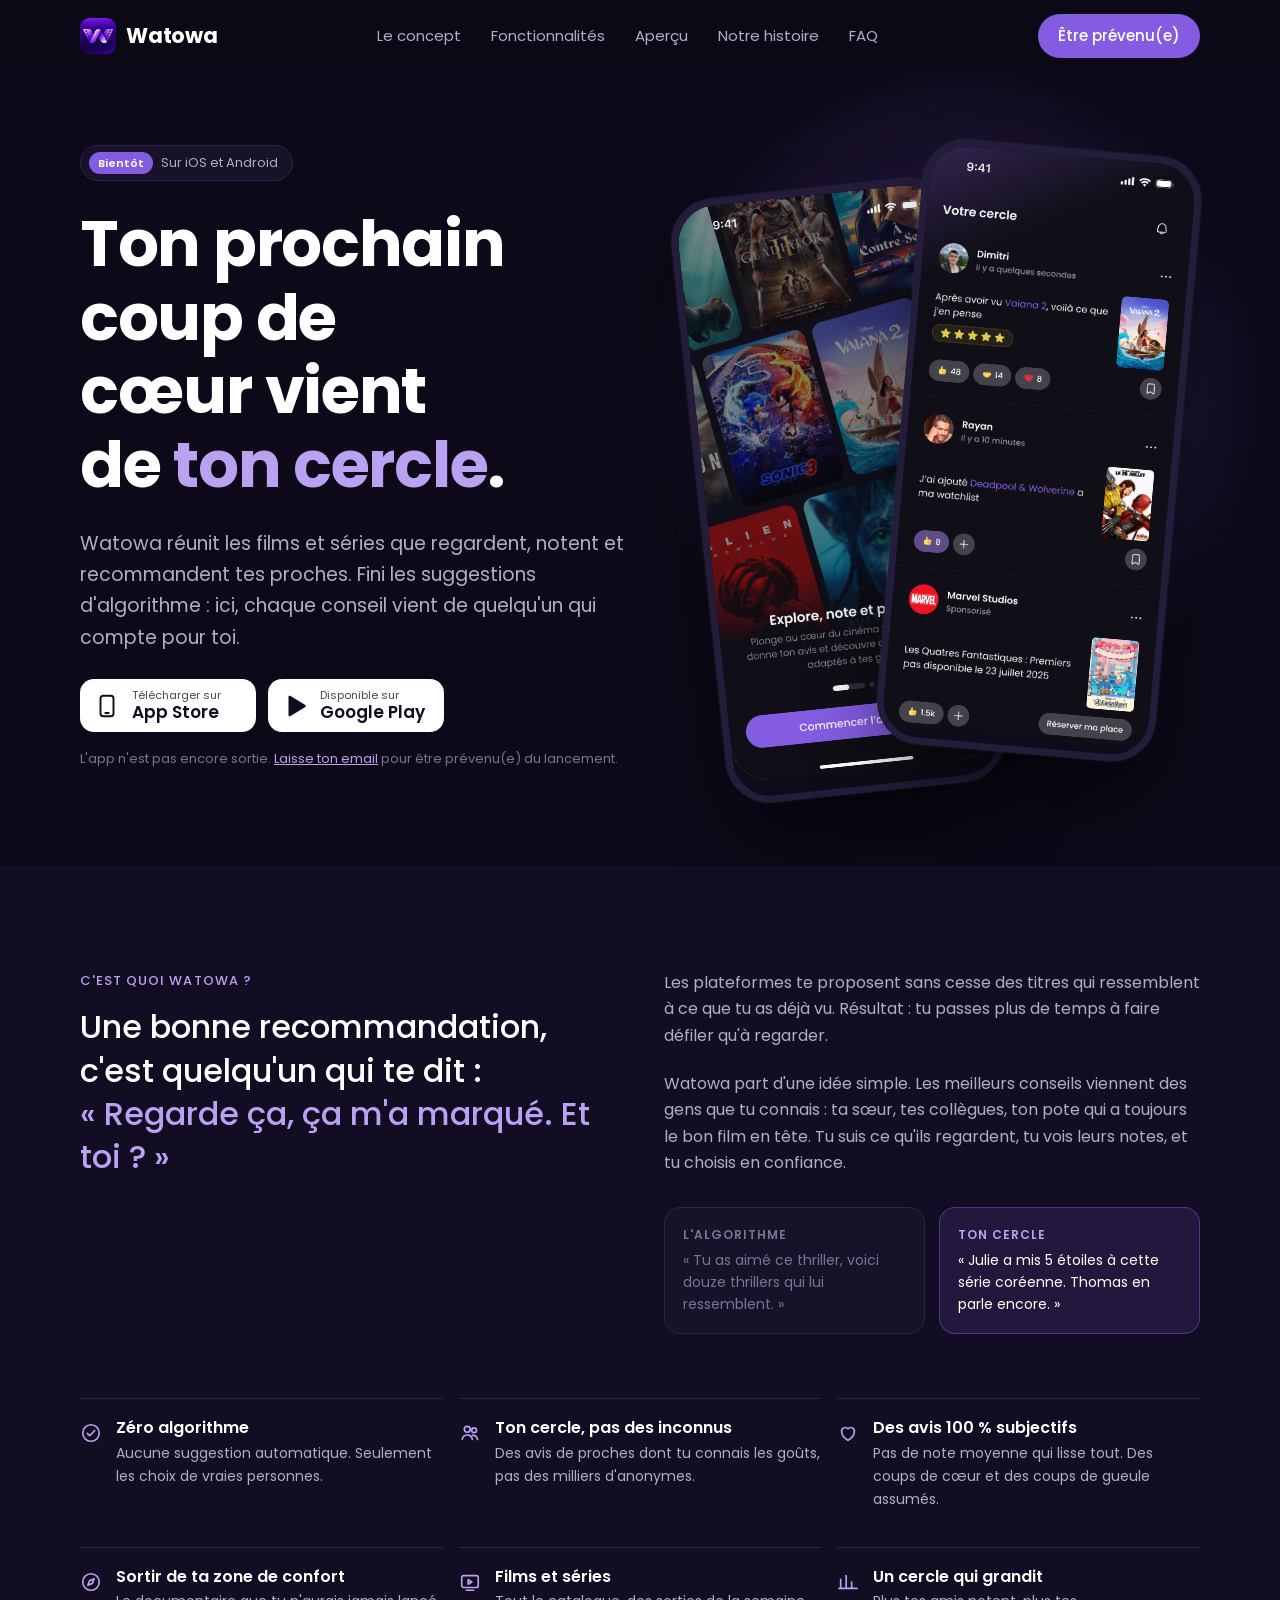
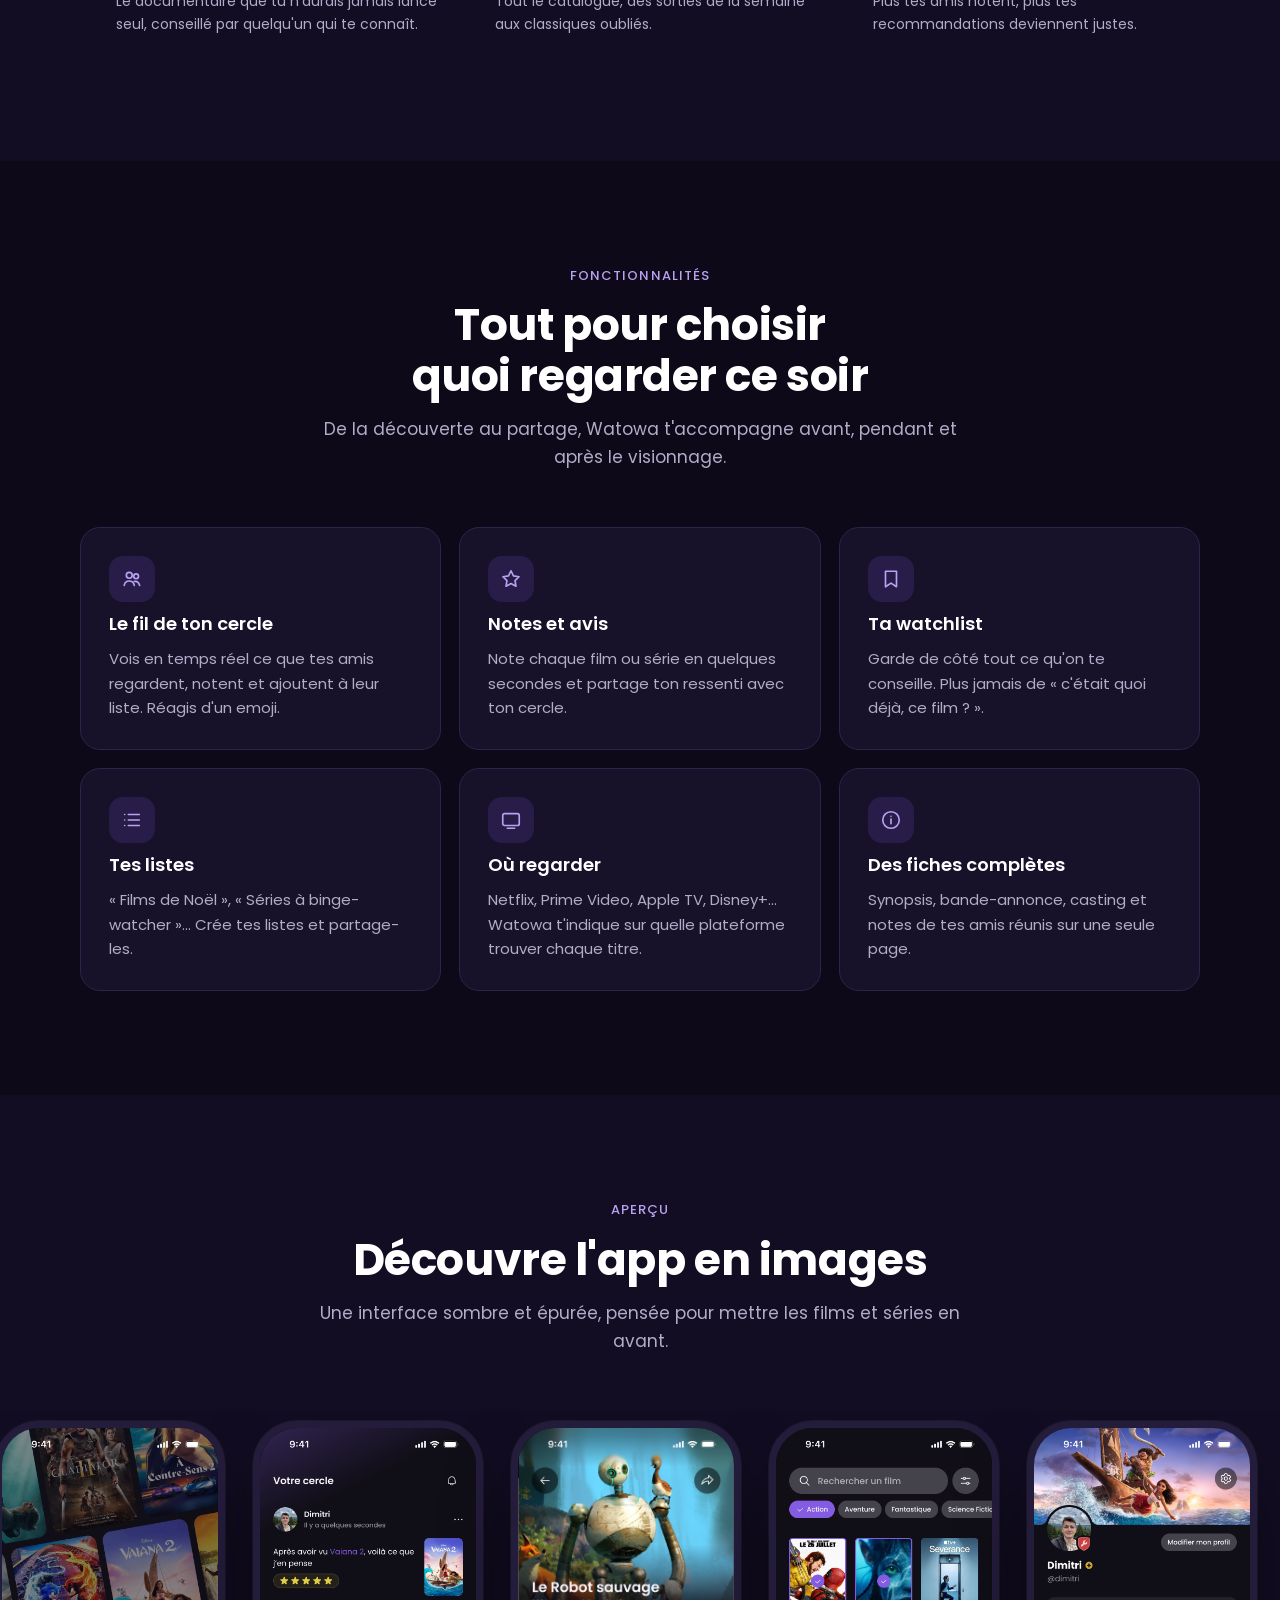
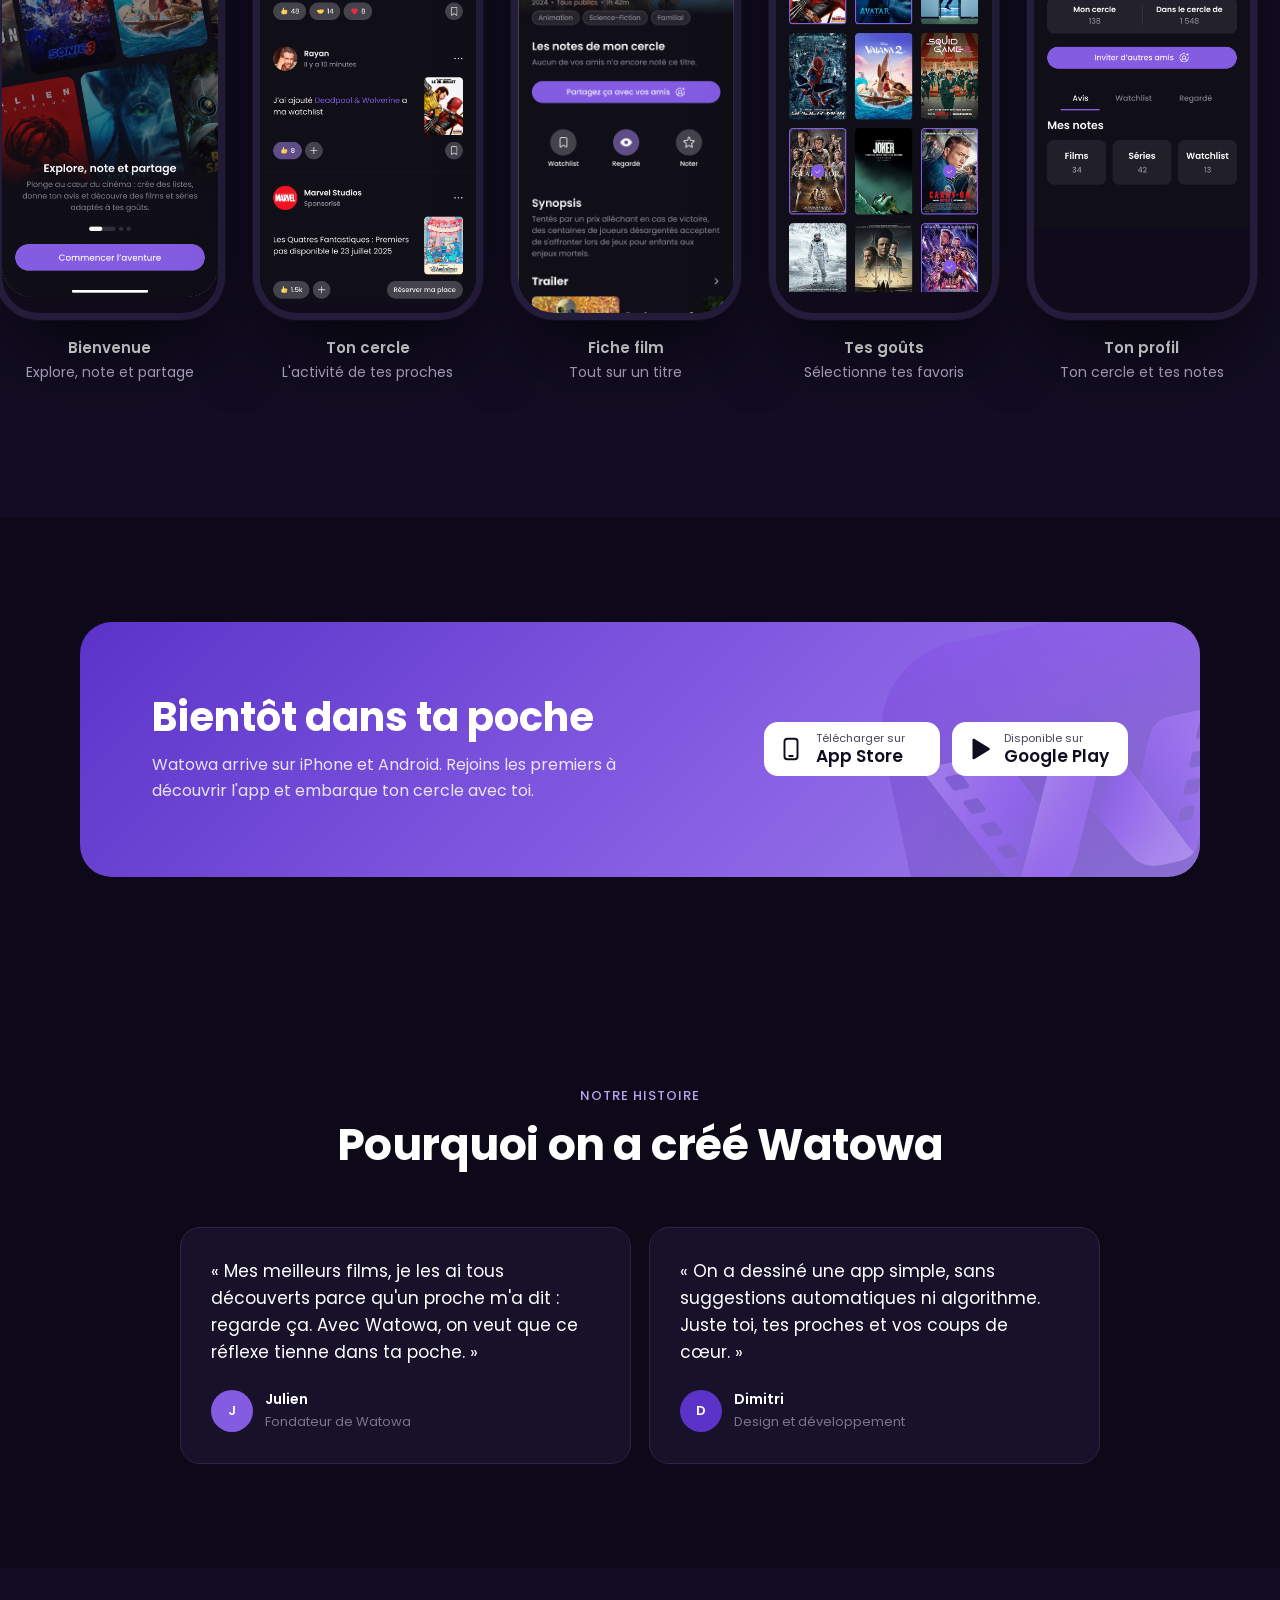
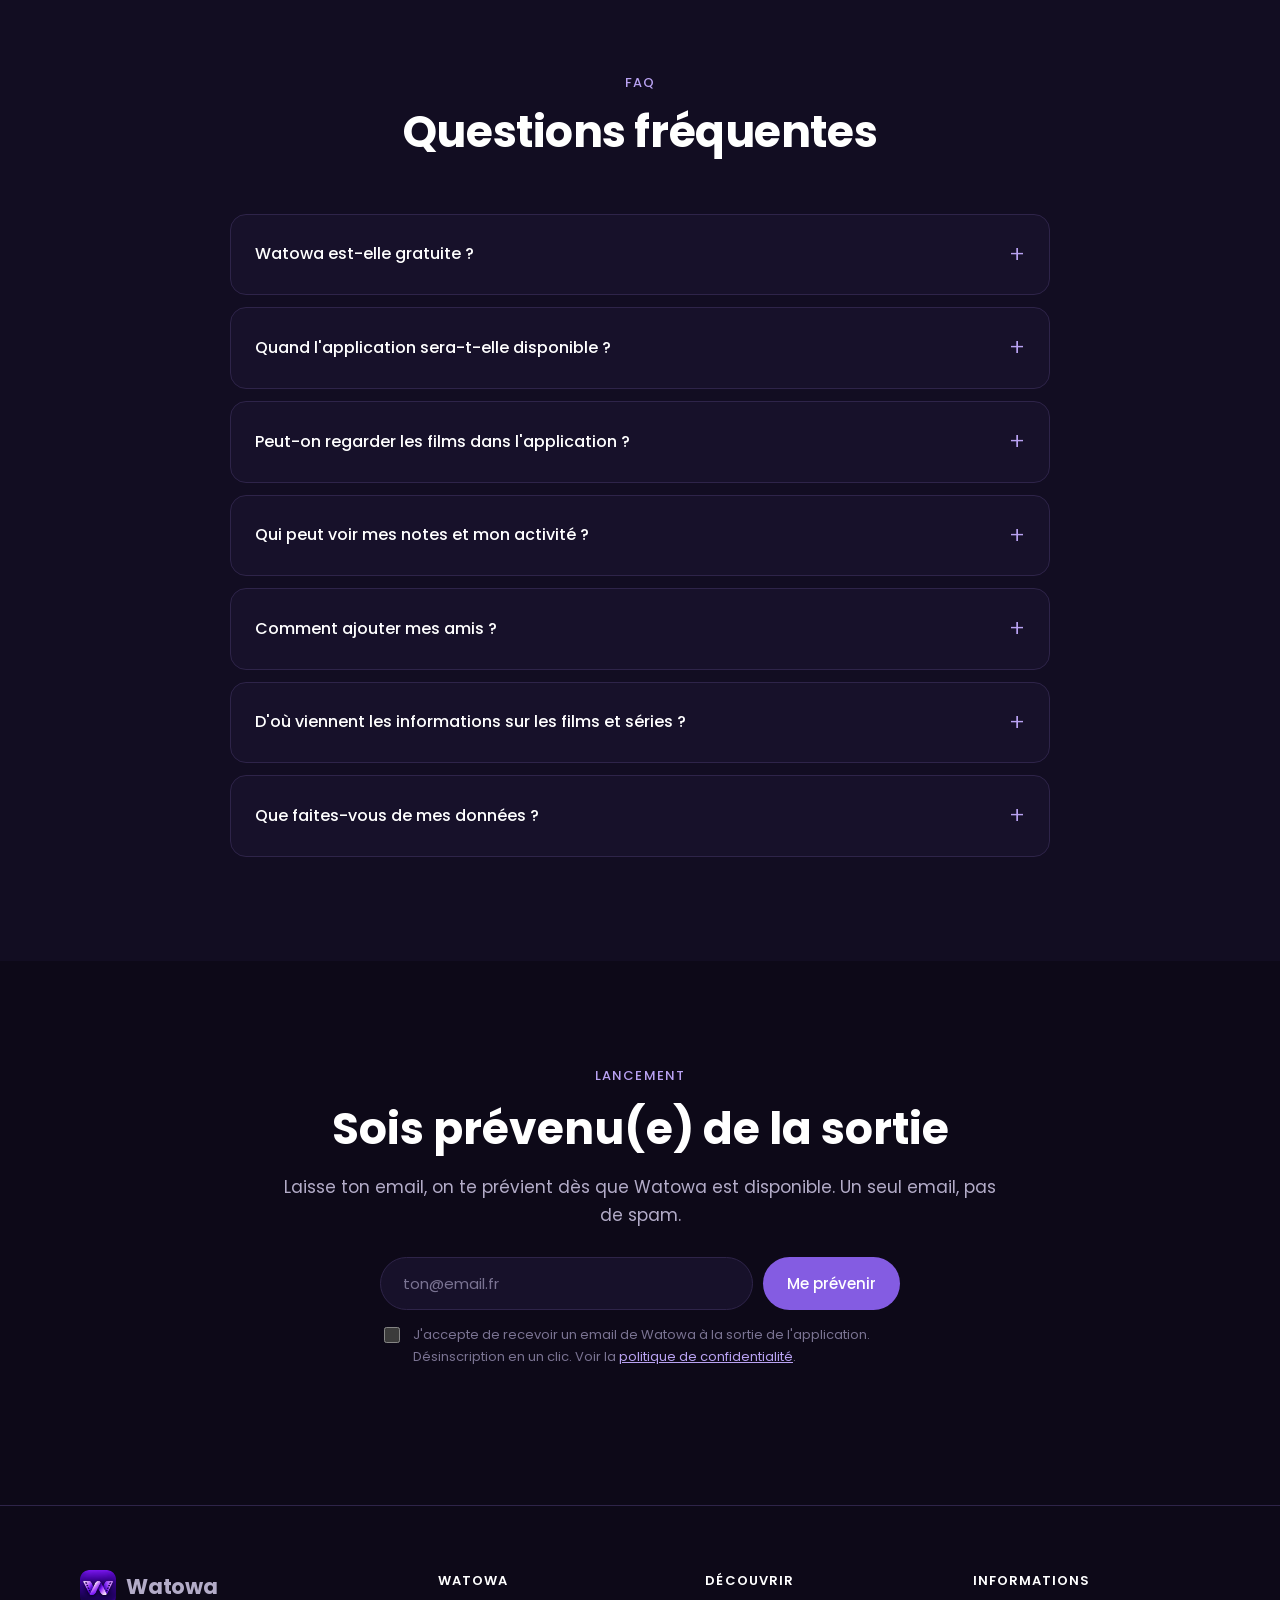
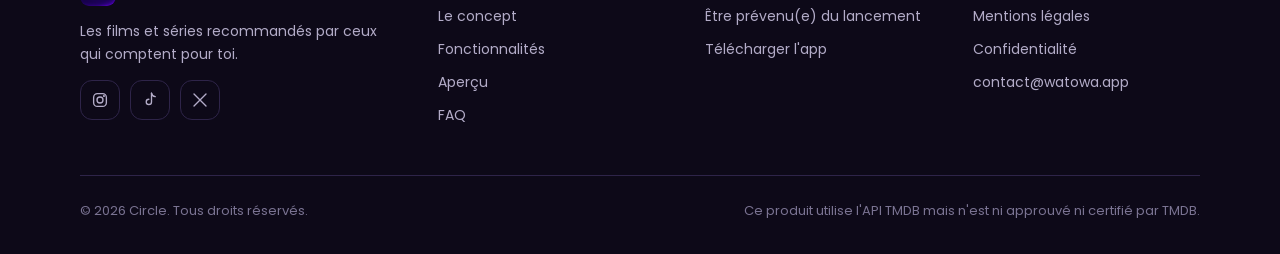
==== commit c35ed028: "Update index.html" ====
--- a/index.html
+++ b/index.html
@@ -246,7 +246,7 @@
           <figcaption class="who"><span class="avatar" style="background:#845CE2">J</span><span><b>Julien</b><span>Fondateur de Watowa</span></span></figcaption>
         </figure>
         <figure class="founder">
-          <blockquote>«&nbsp;On a dessiné une app simple, sans pub ni suggestions automatiques. Juste toi, tes proches et vos coups de cœur.&nbsp;»</blockquote>
+          <blockquote>«&nbsp;On a dessiné une app simple, sans suggestions automatiques ni algorithme. Juste toi, tes proches et vos coups de cœur.&nbsp;»</blockquote>
           <figcaption class="who"><span class="avatar" style="background:#5B33C9">D</span><span><b>Dimitri</b><span>Design et développement</span></span></figcaption>
         </figure>
       </div>
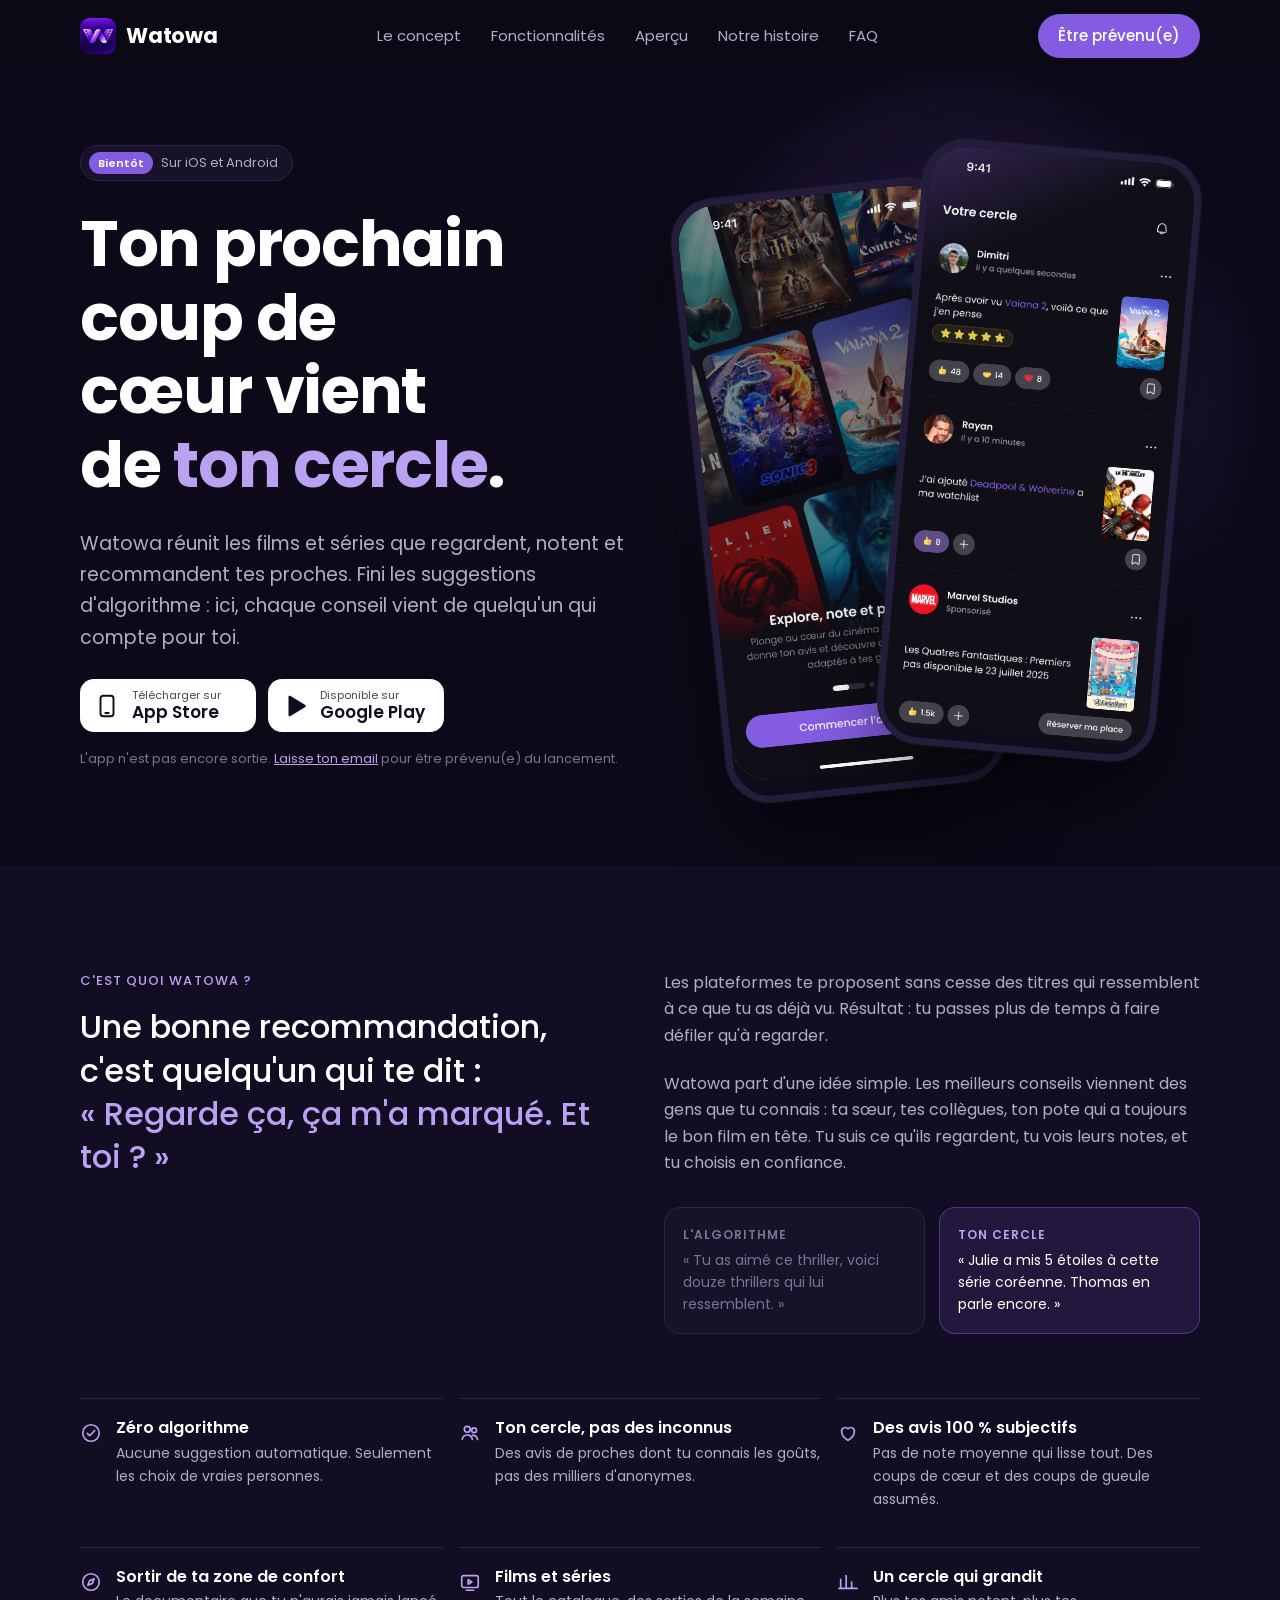
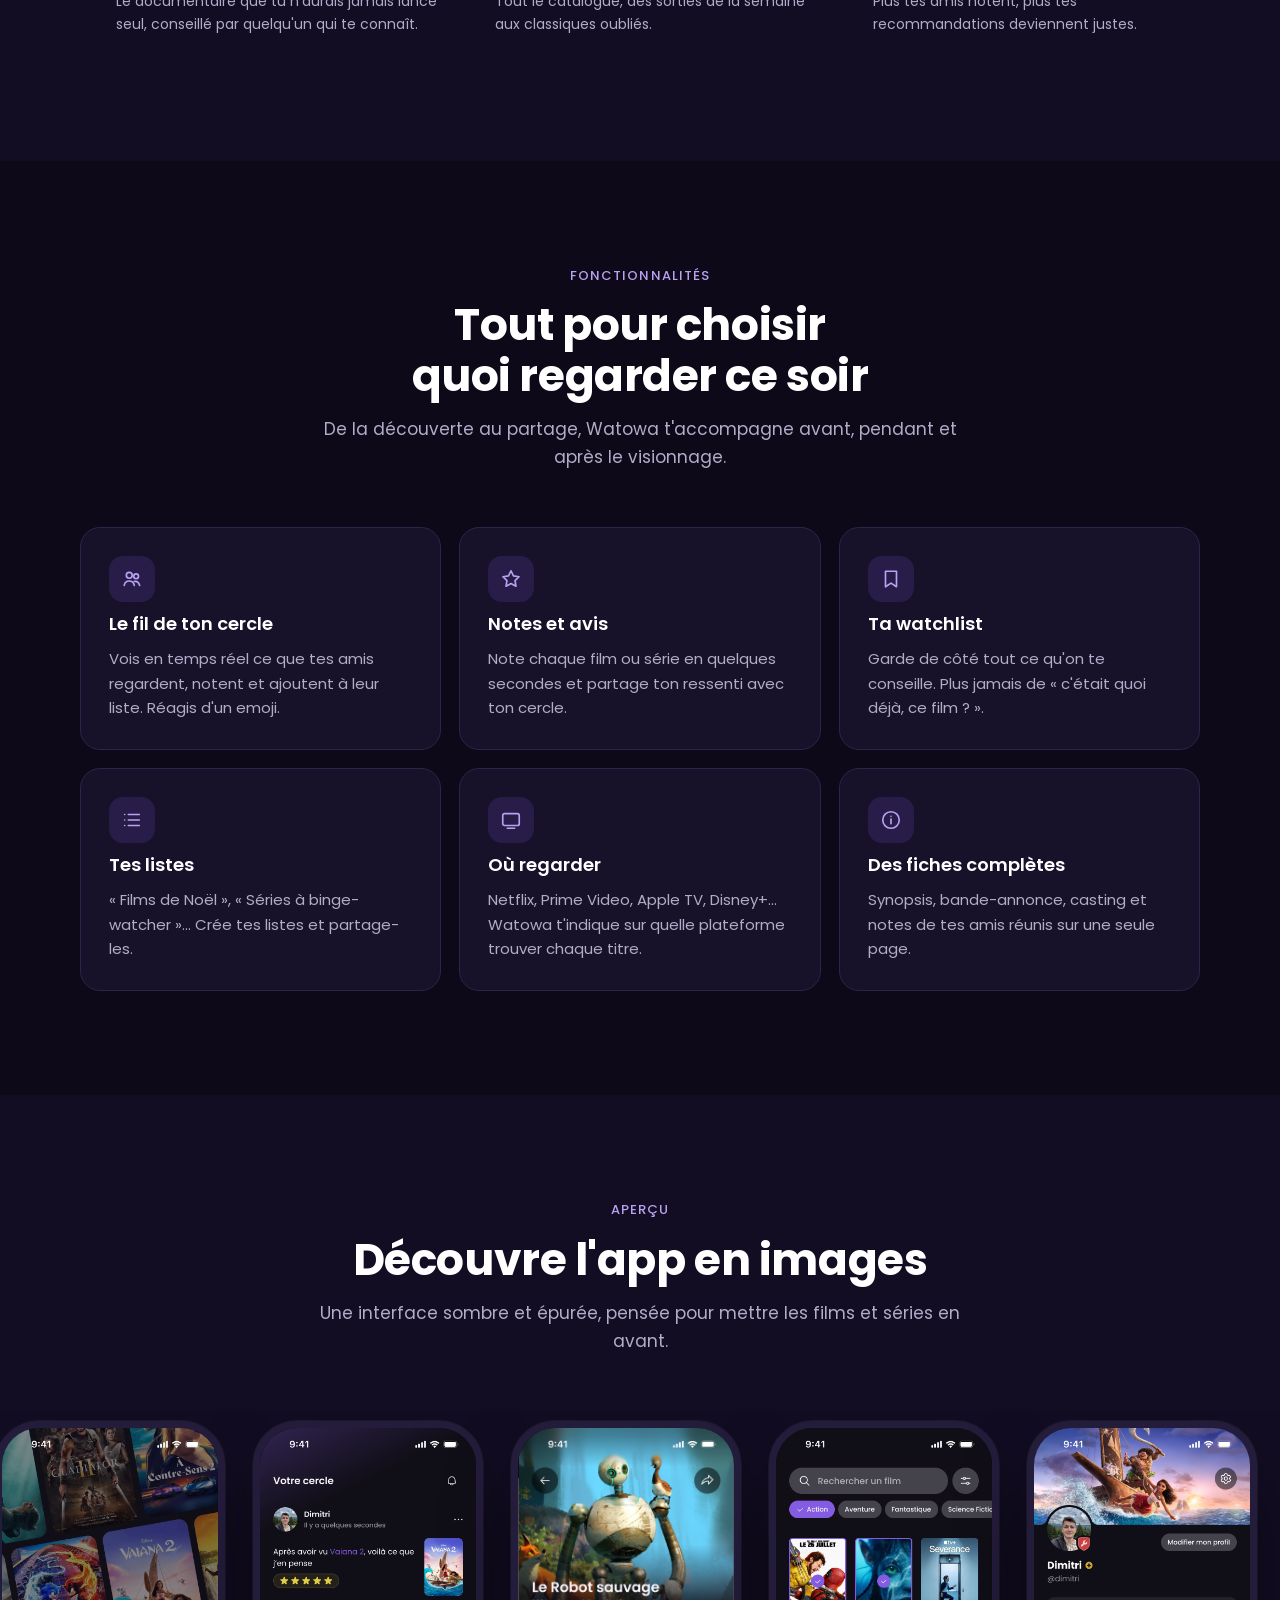
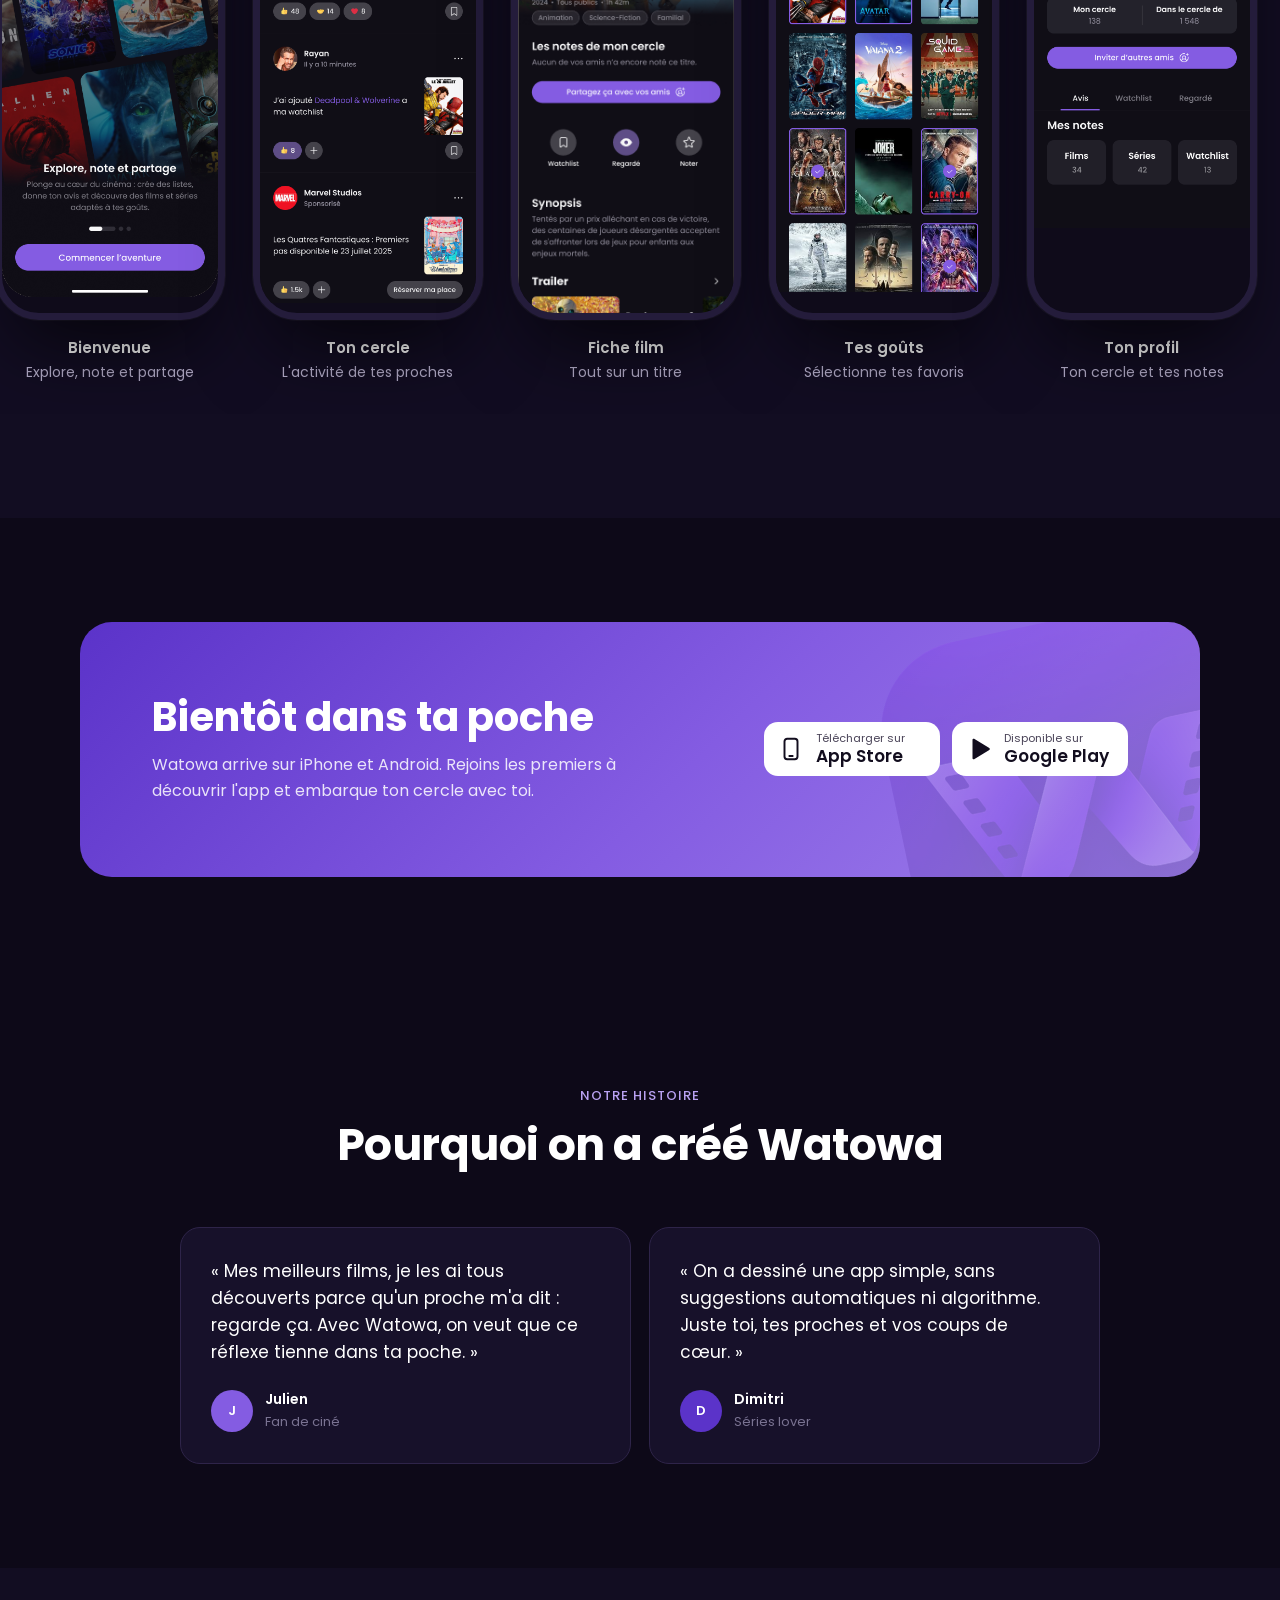
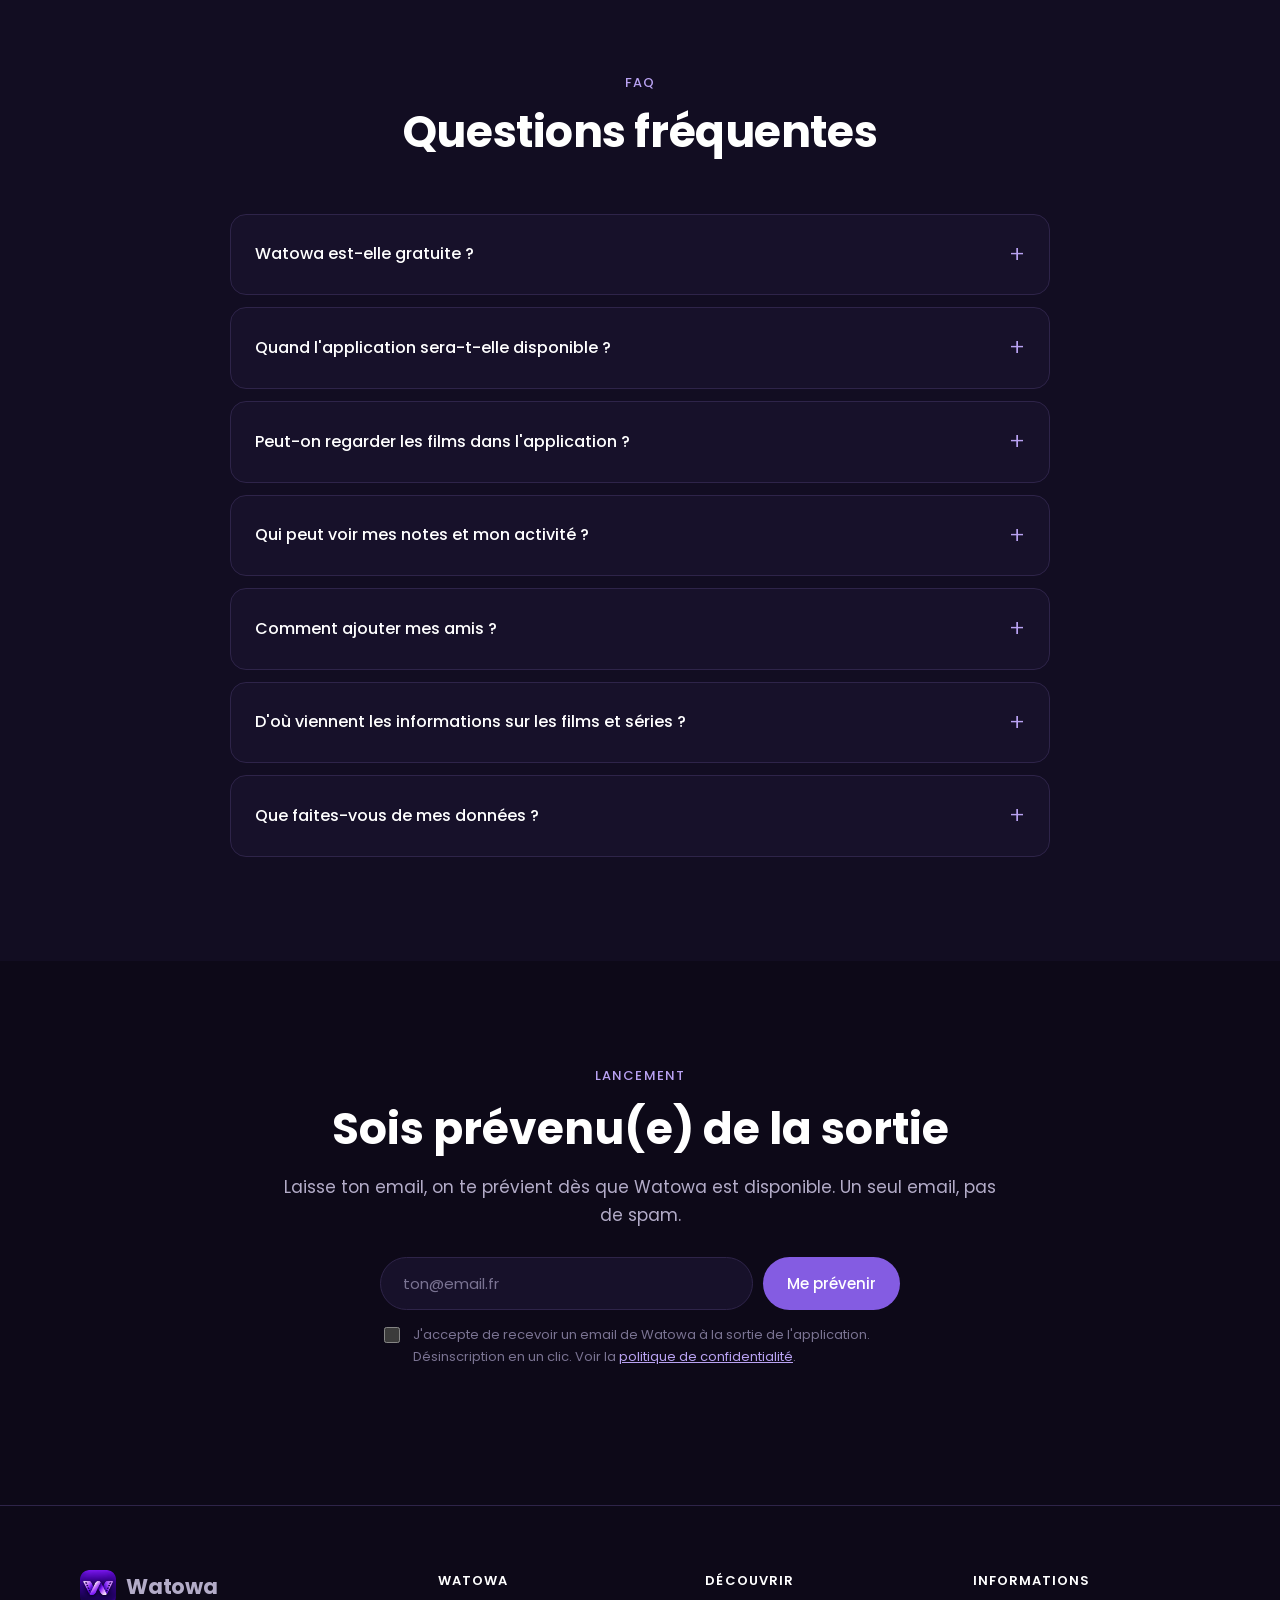
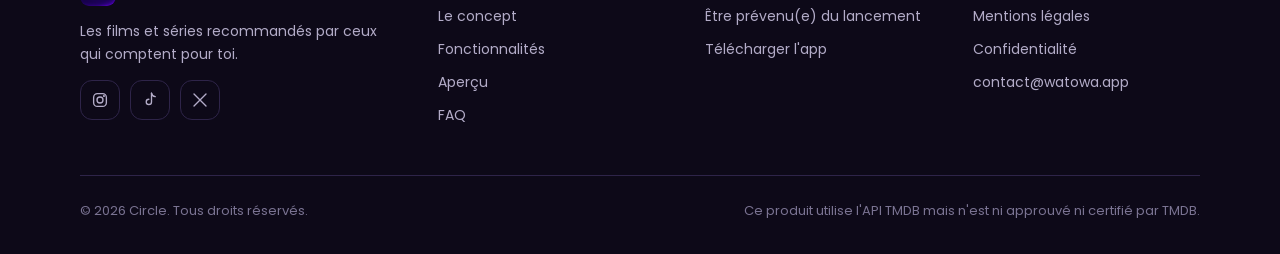
==== commit 204d73a0: "Update index.html" ====
--- a/index.html
+++ b/index.html
@@ -243,11 +243,11 @@
       <div class="founders">
         <figure class="founder">
           <blockquote>«&nbsp;Mes meilleurs films, je les ai tous découverts parce qu'un proche m'a dit&nbsp;: regarde ça. Avec Watowa, on veut que ce réflexe tienne dans ta poche.&nbsp;»</blockquote>
-          <figcaption class="who"><span class="avatar" style="background:#845CE2">J</span><span><b>Julien</b><span>Fondateur de Watowa</span></span></figcaption>
+          <figcaption class="who"><span class="avatar" style="background:#845CE2">J</span><span><b>Julien</b><span>Fan de ciné</span></span></figcaption>
         </figure>
         <figure class="founder">
           <blockquote>«&nbsp;On a dessiné une app simple, sans suggestions automatiques ni algorithme. Juste toi, tes proches et vos coups de cœur.&nbsp;»</blockquote>
-          <figcaption class="who"><span class="avatar" style="background:#5B33C9">D</span><span><b>Dimitri</b><span>Design et développement</span></span></figcaption>
+          <figcaption class="who"><span class="avatar" style="background:#5B33C9">D</span><span><b>Dimitri</b><span>Séries lover</span></span></figcaption>
         </figure>
       </div>
     </div>
